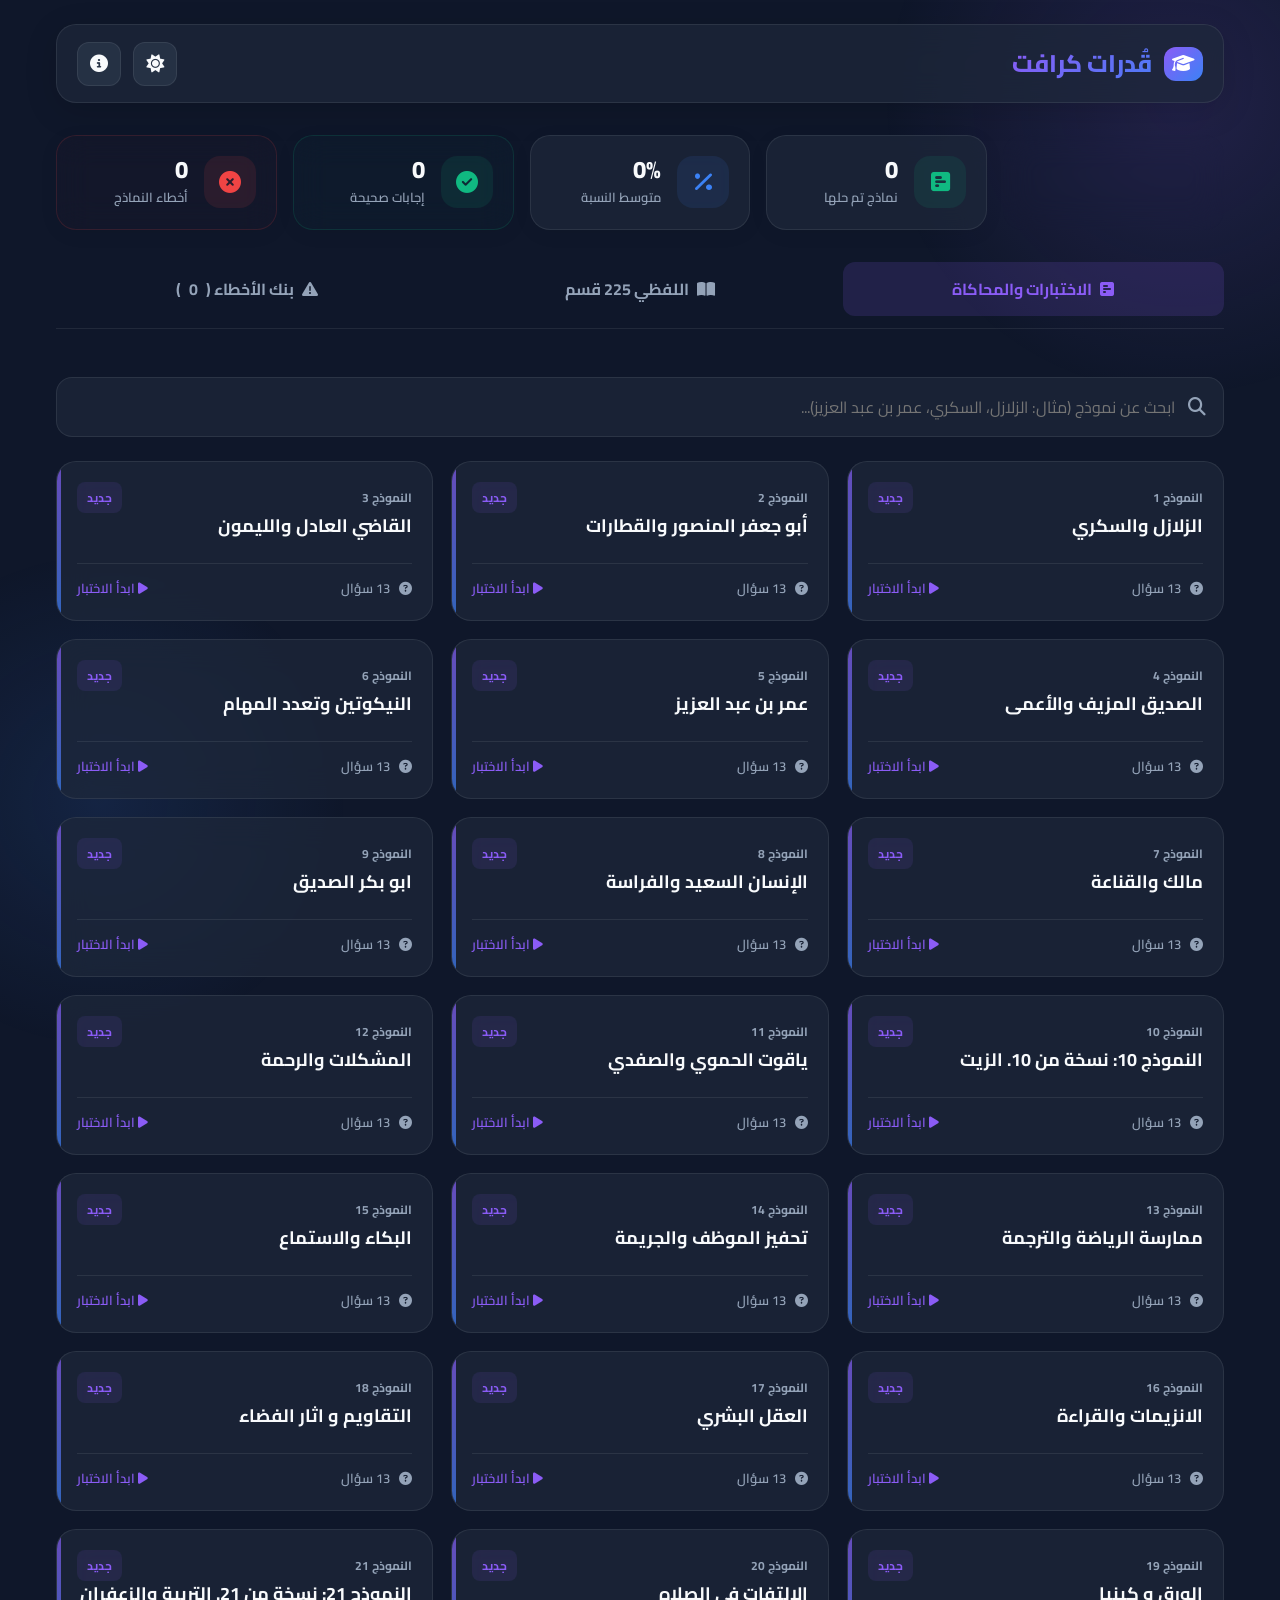
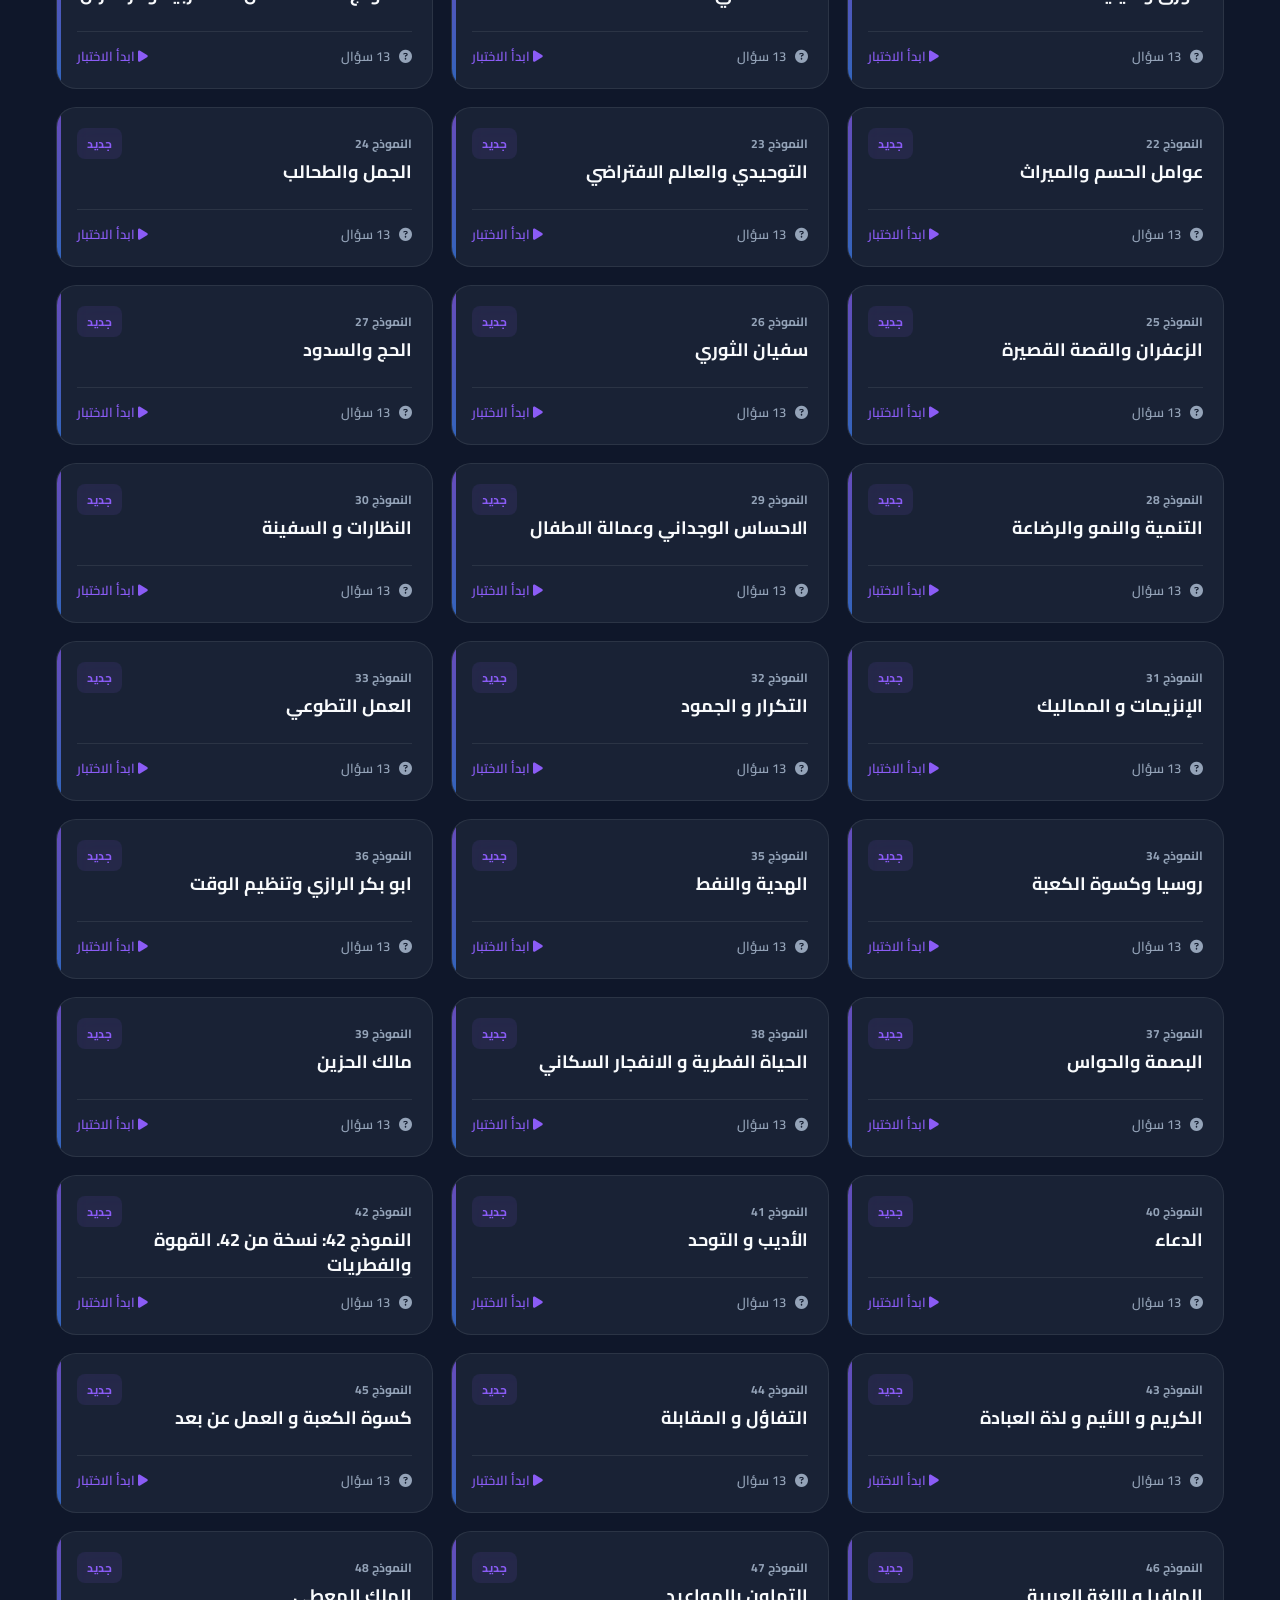
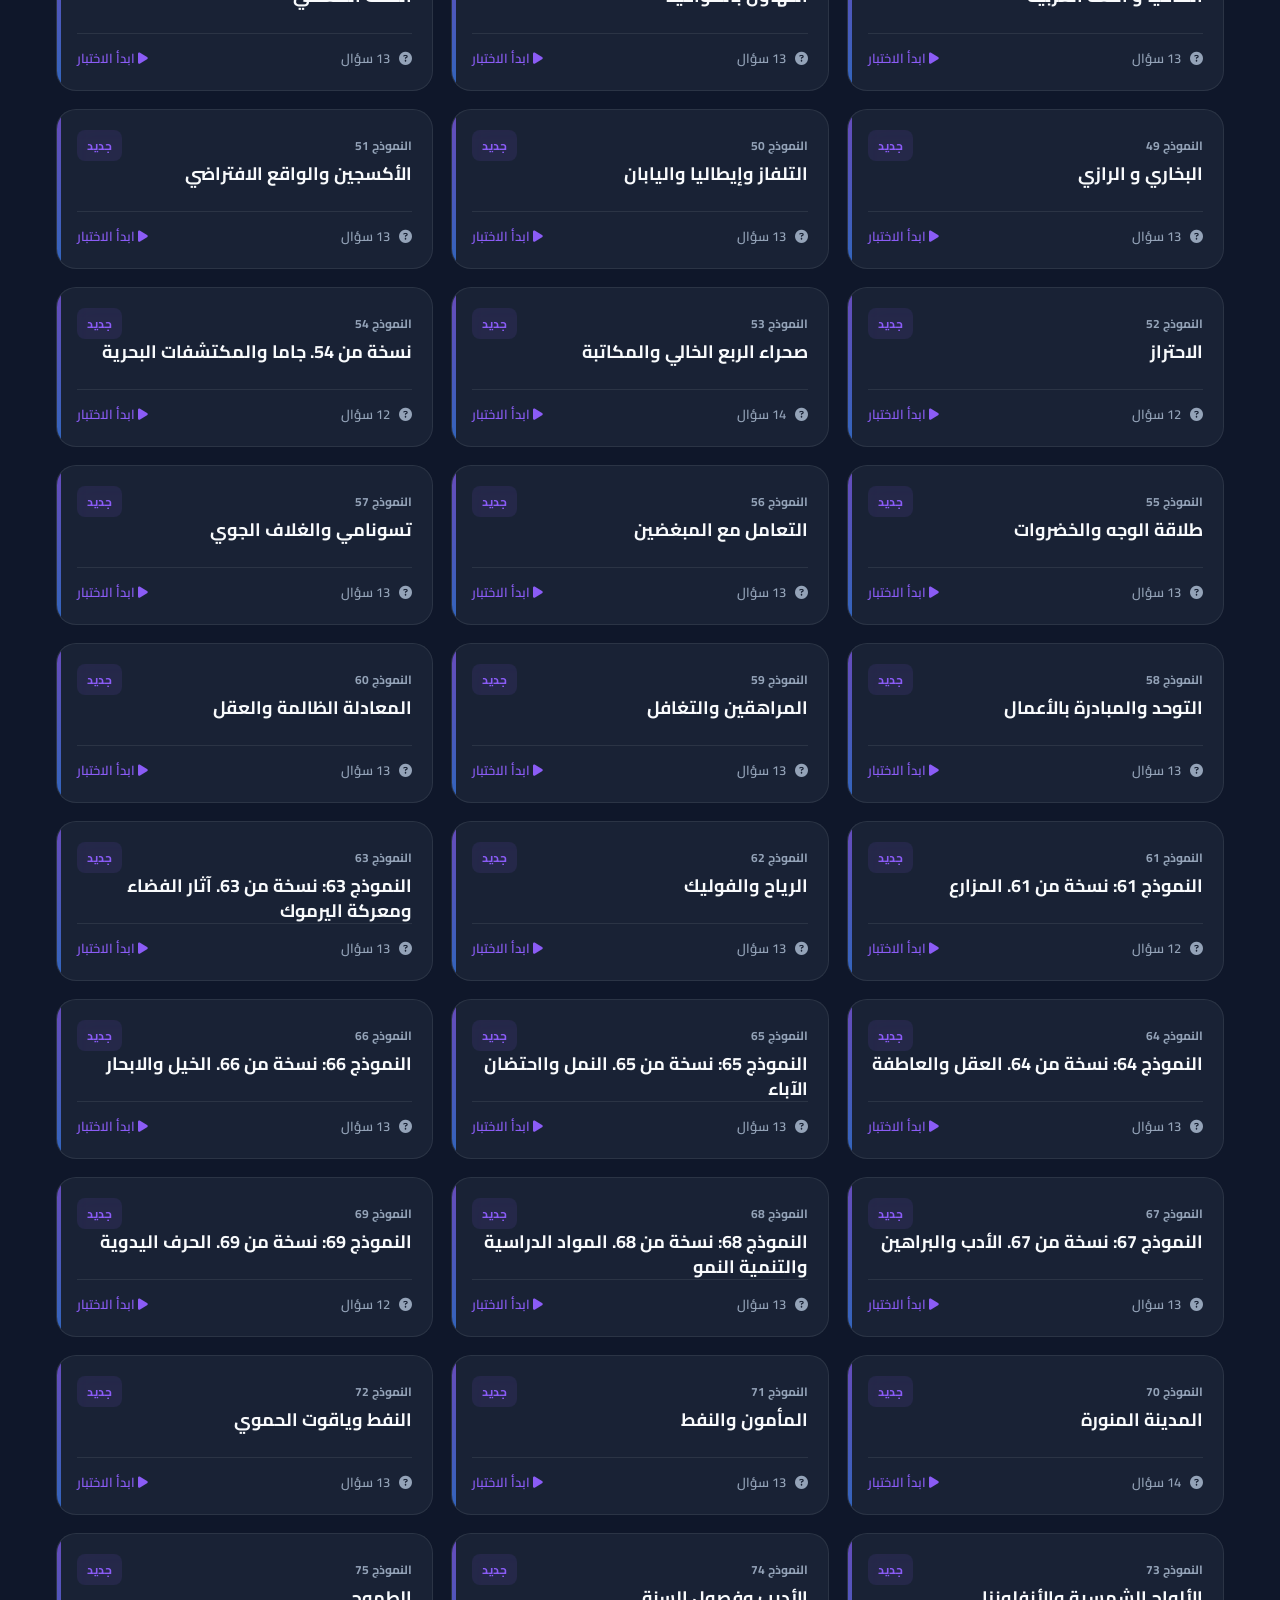
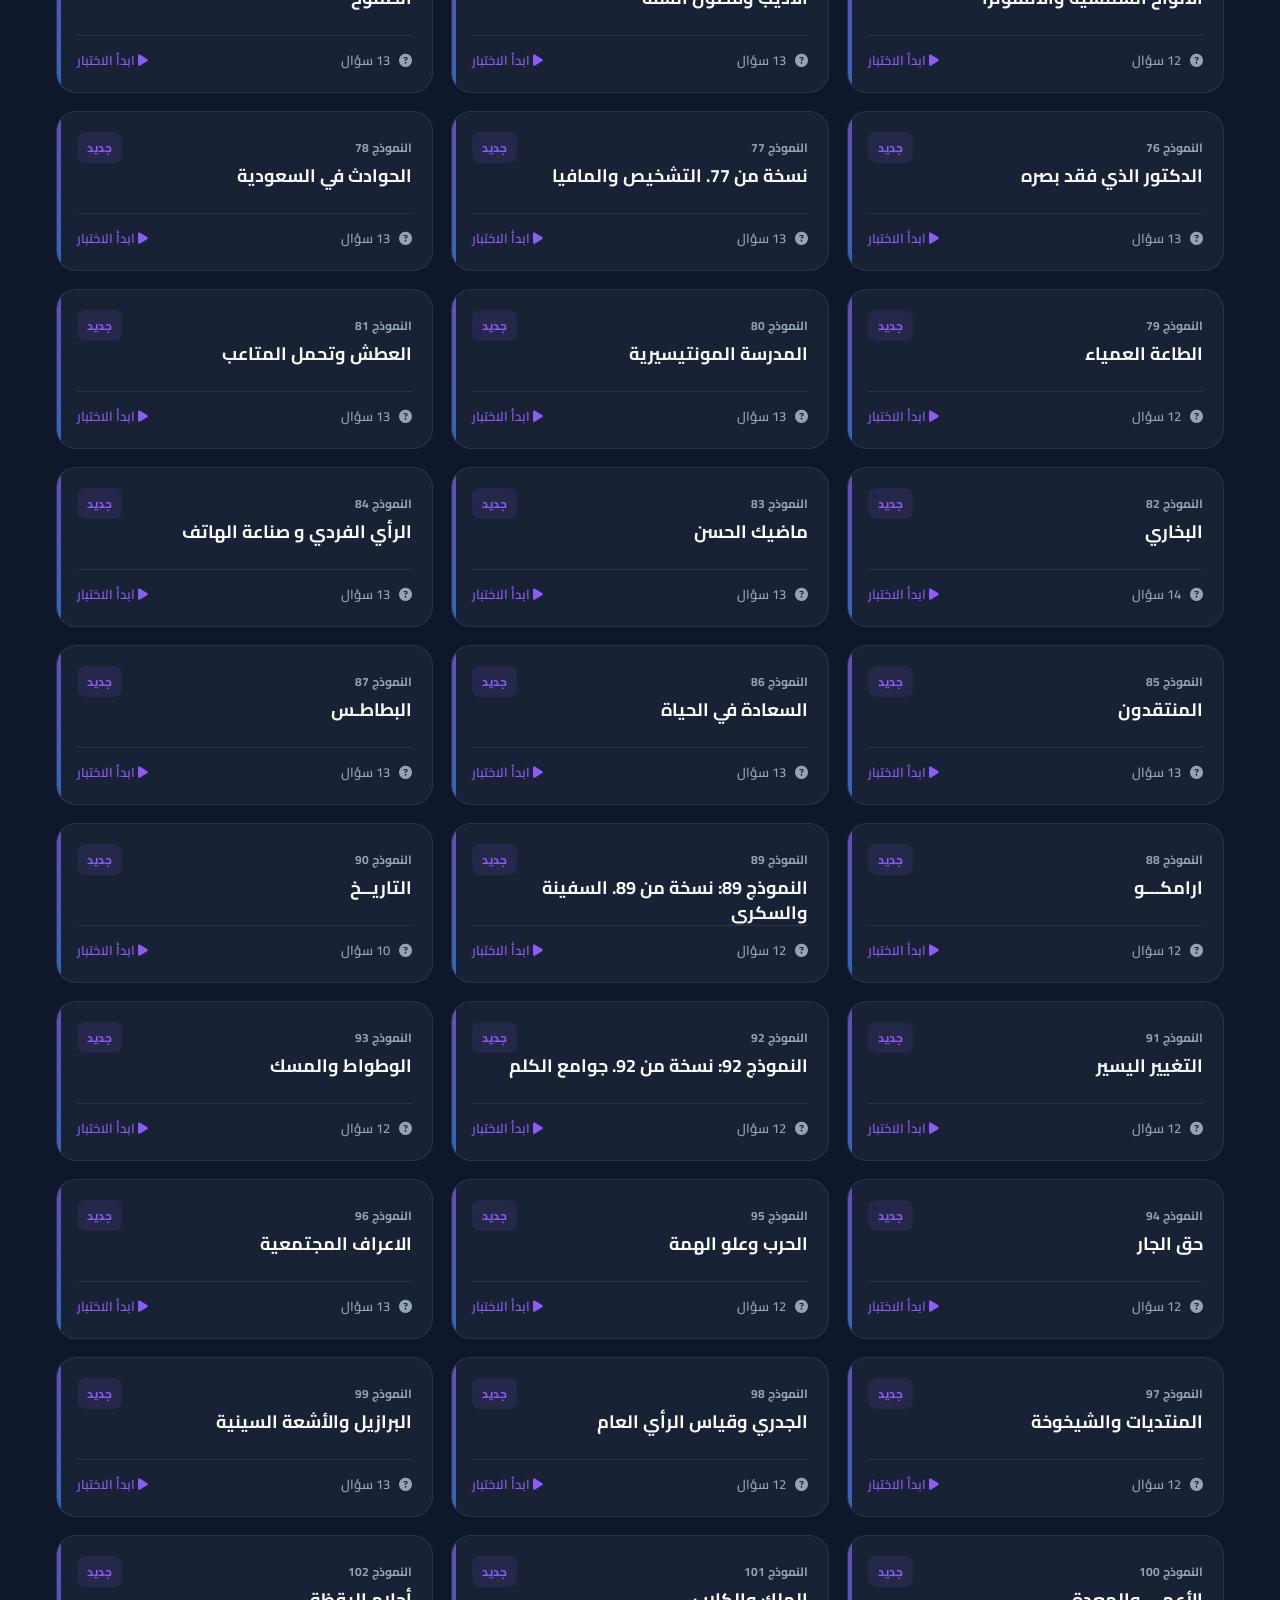
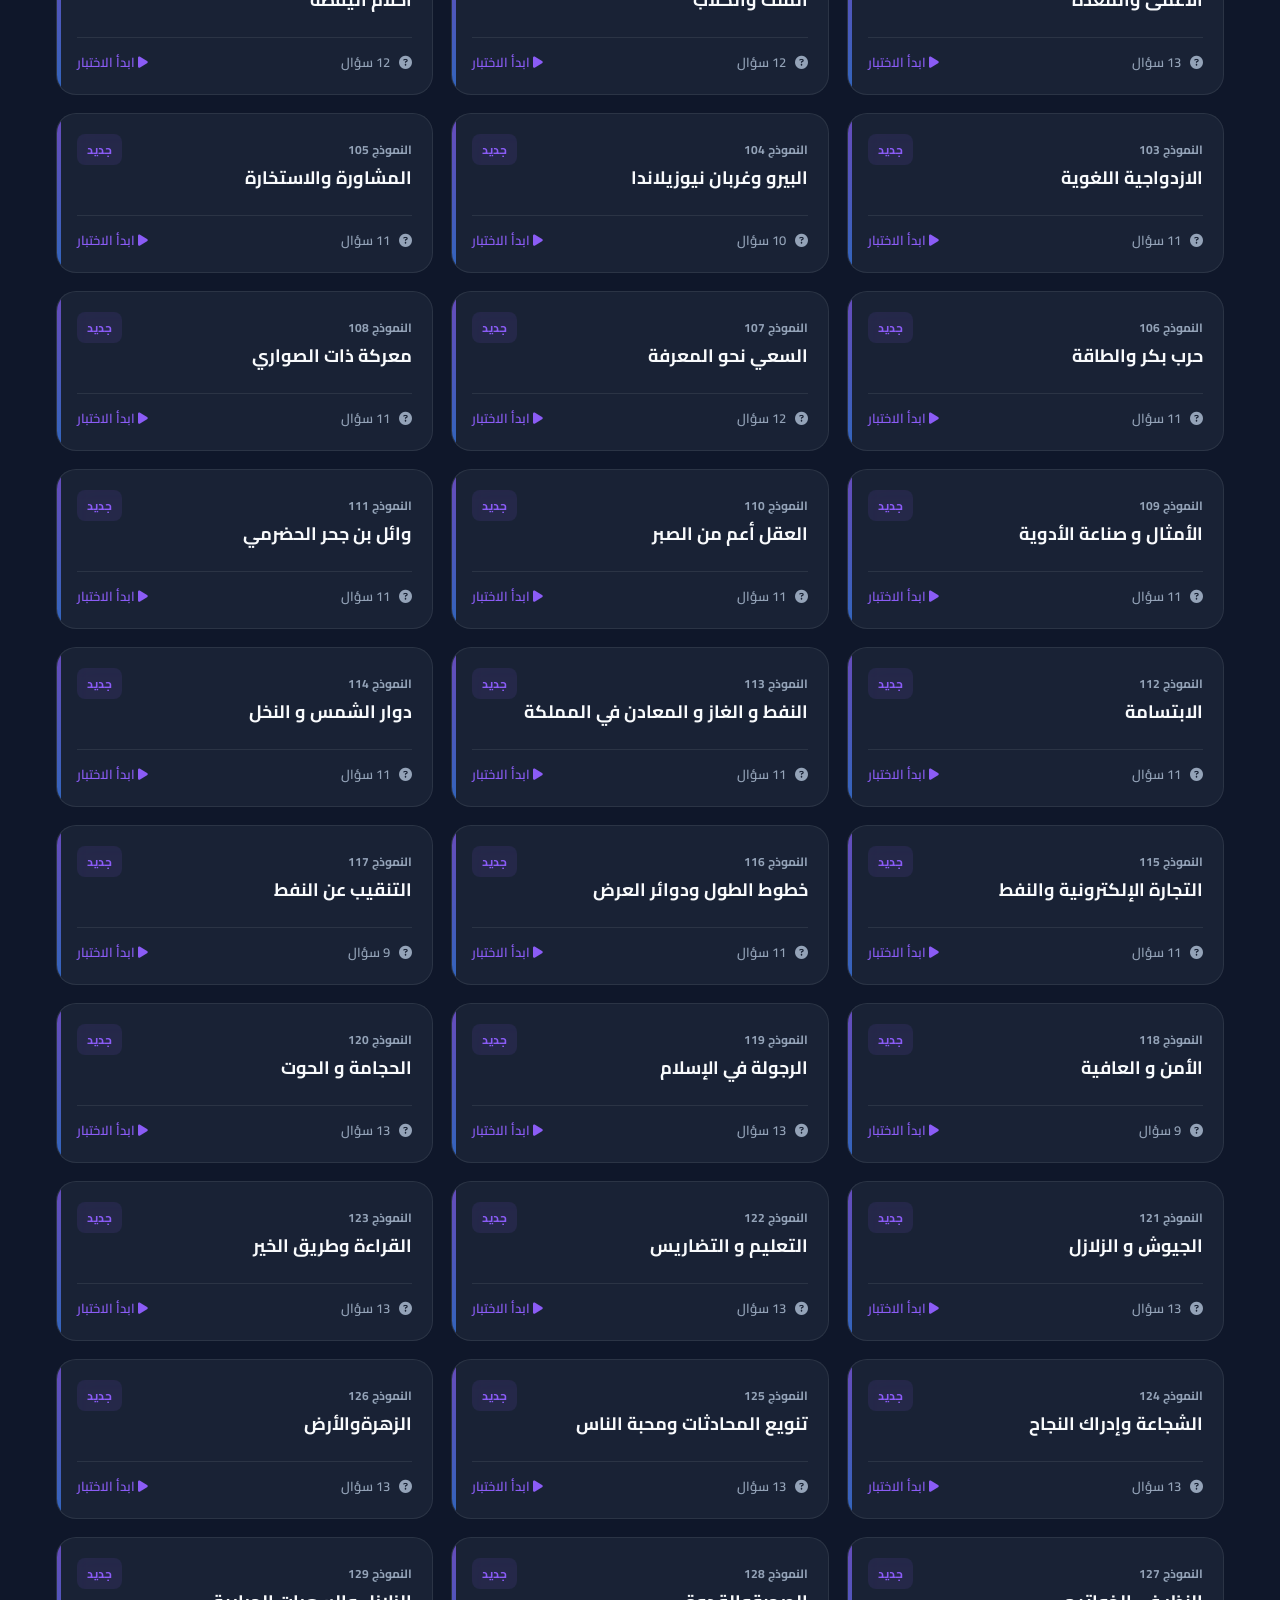
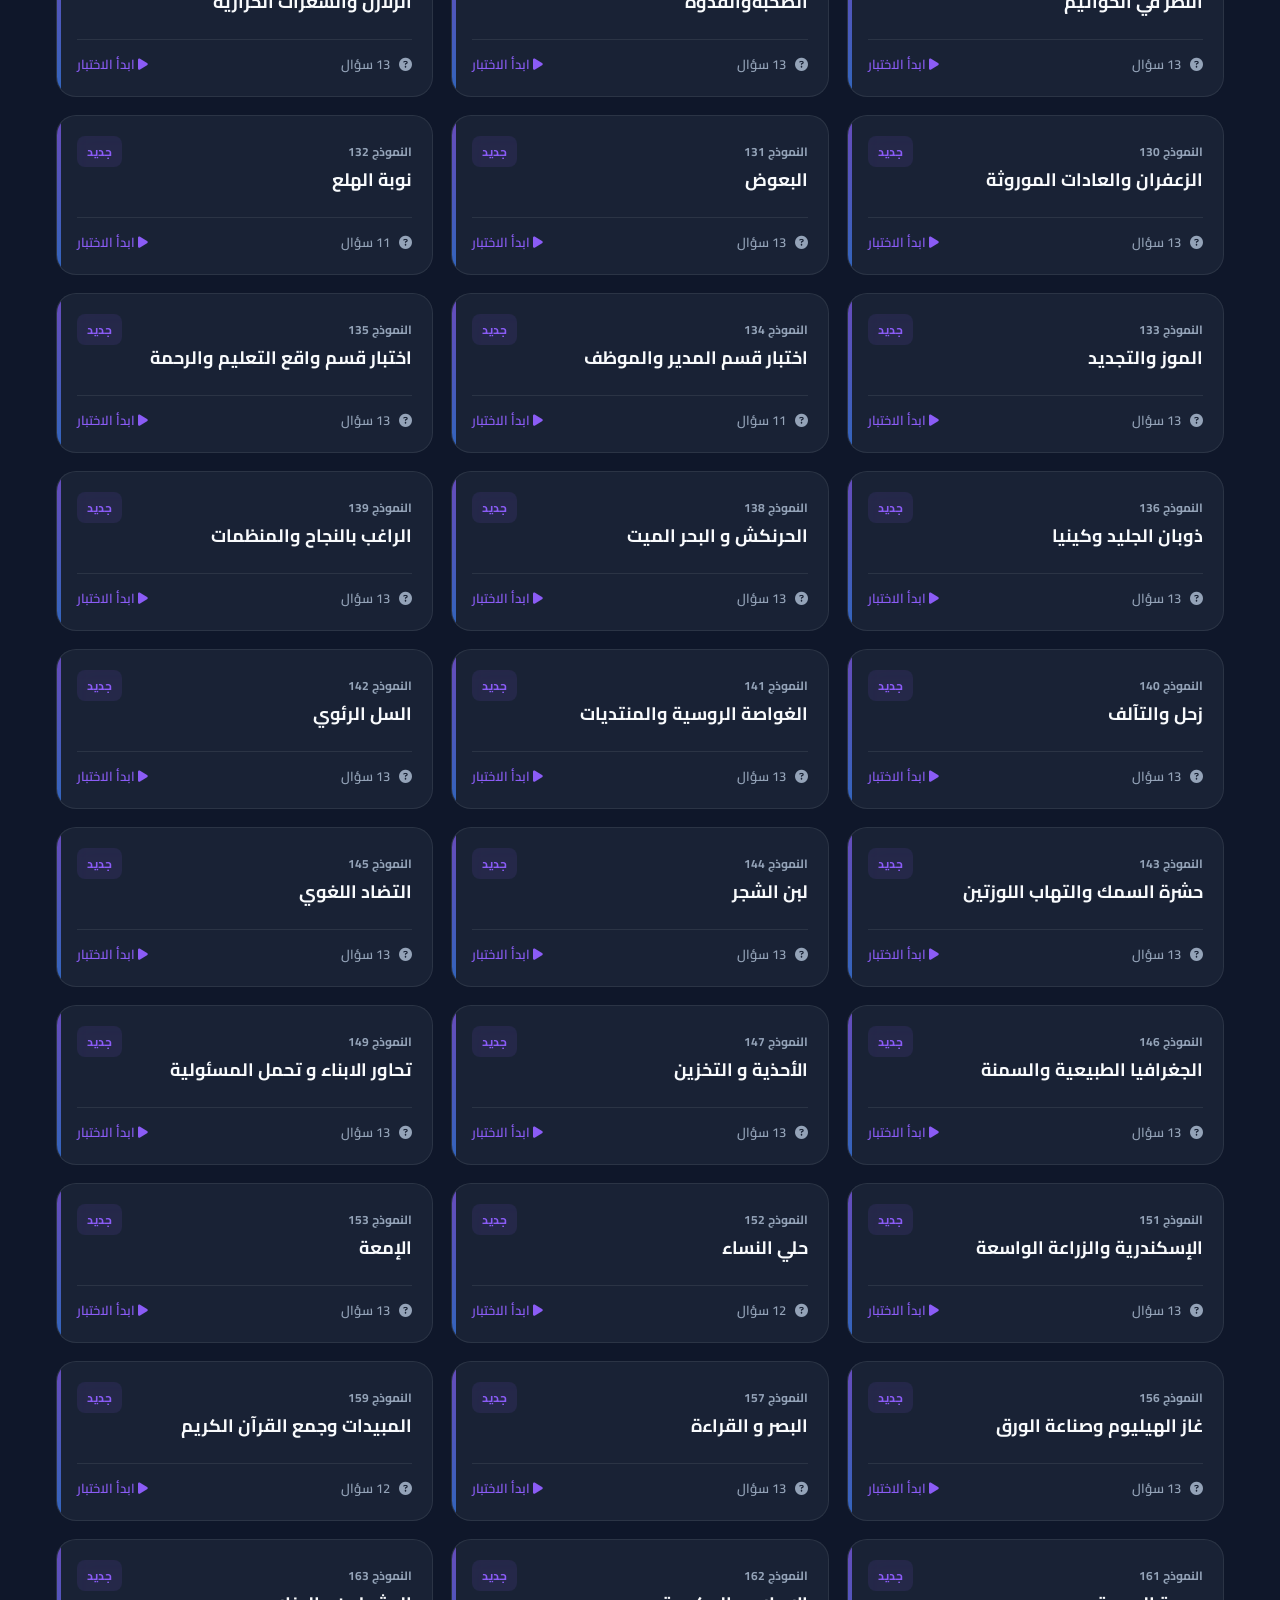
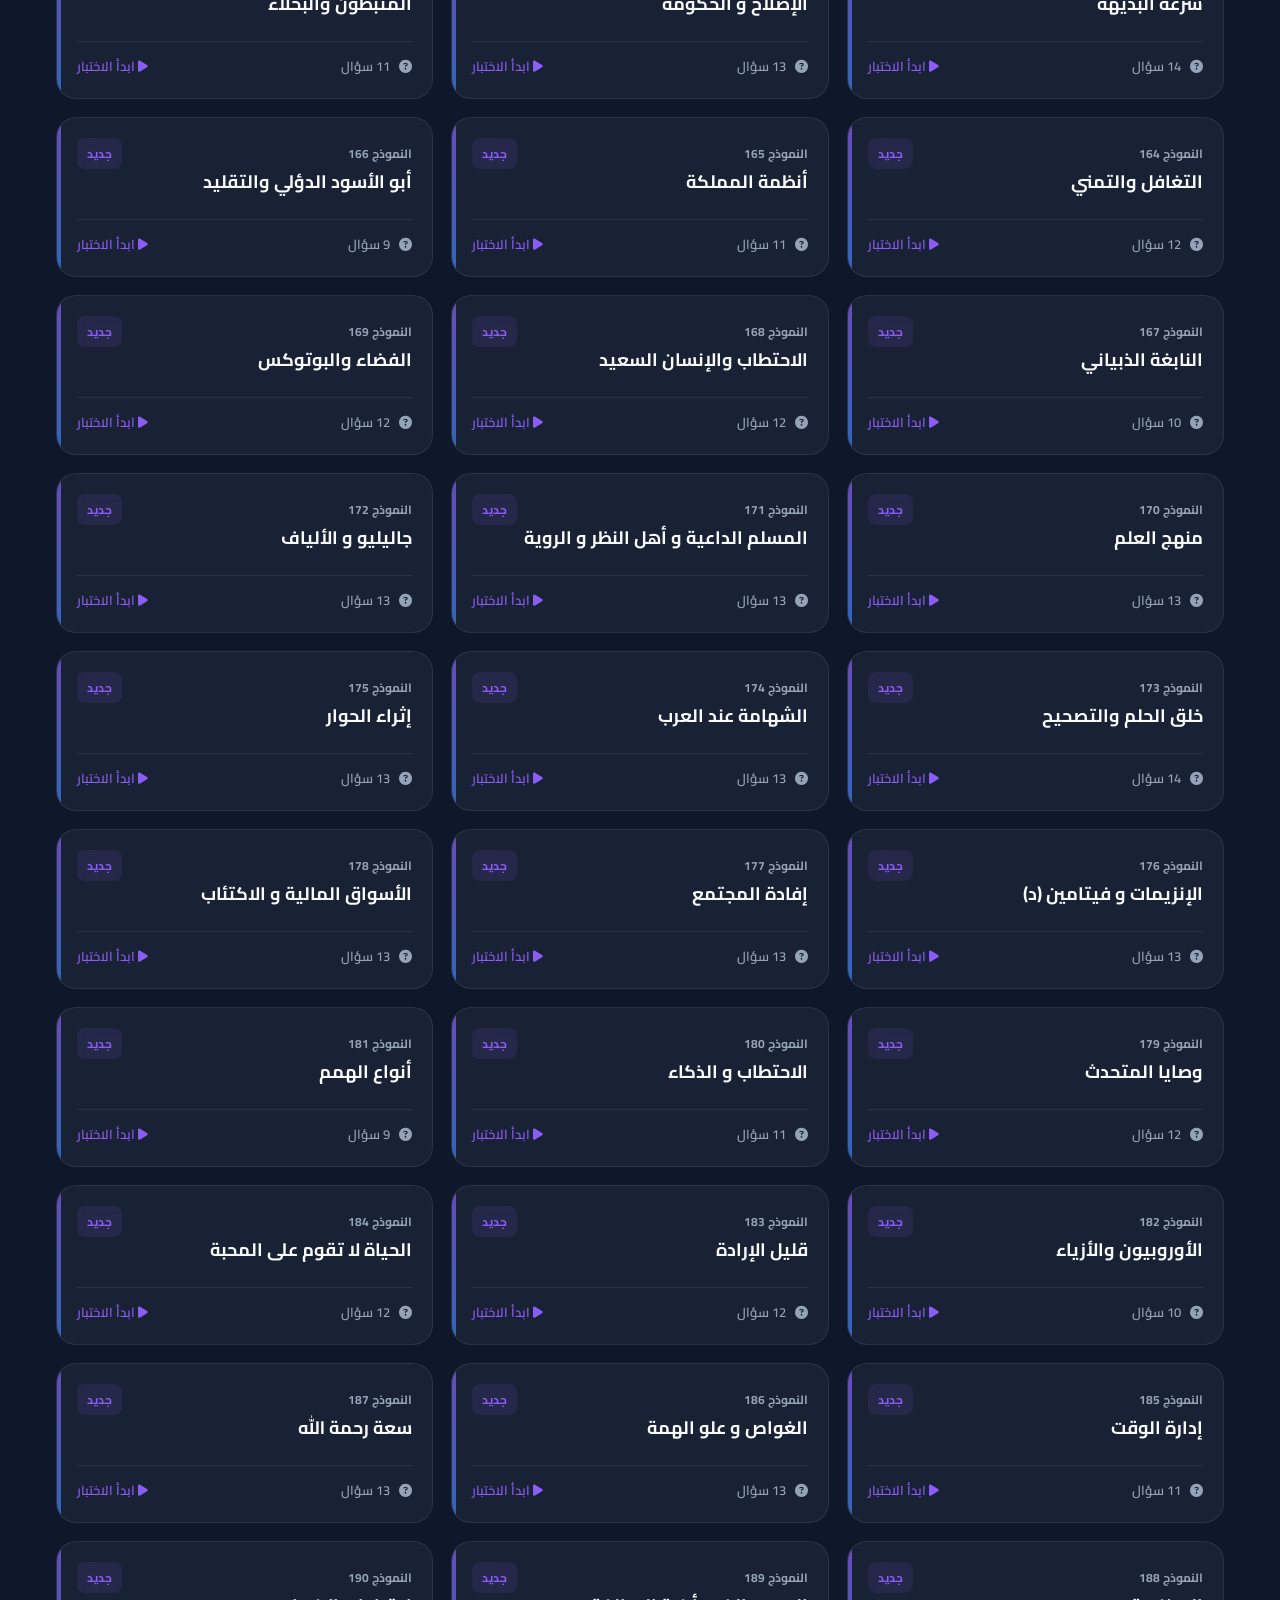
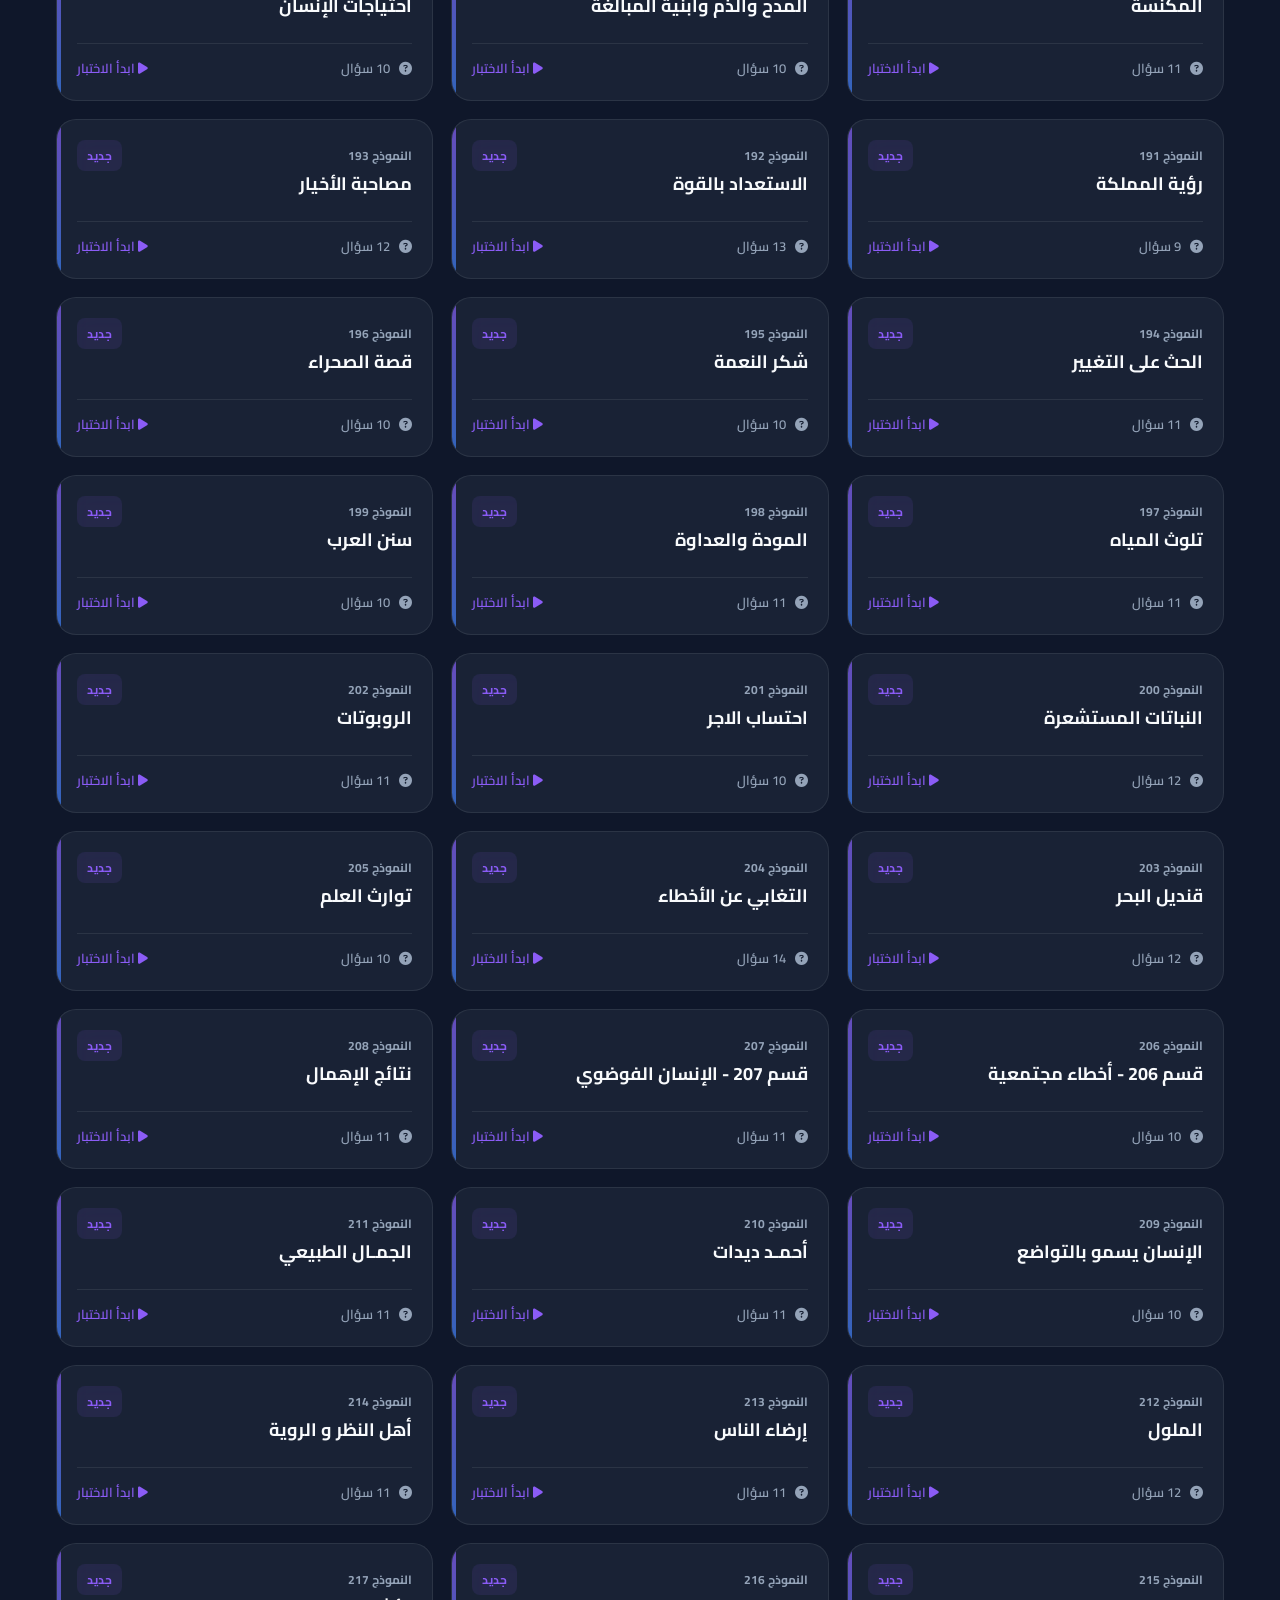
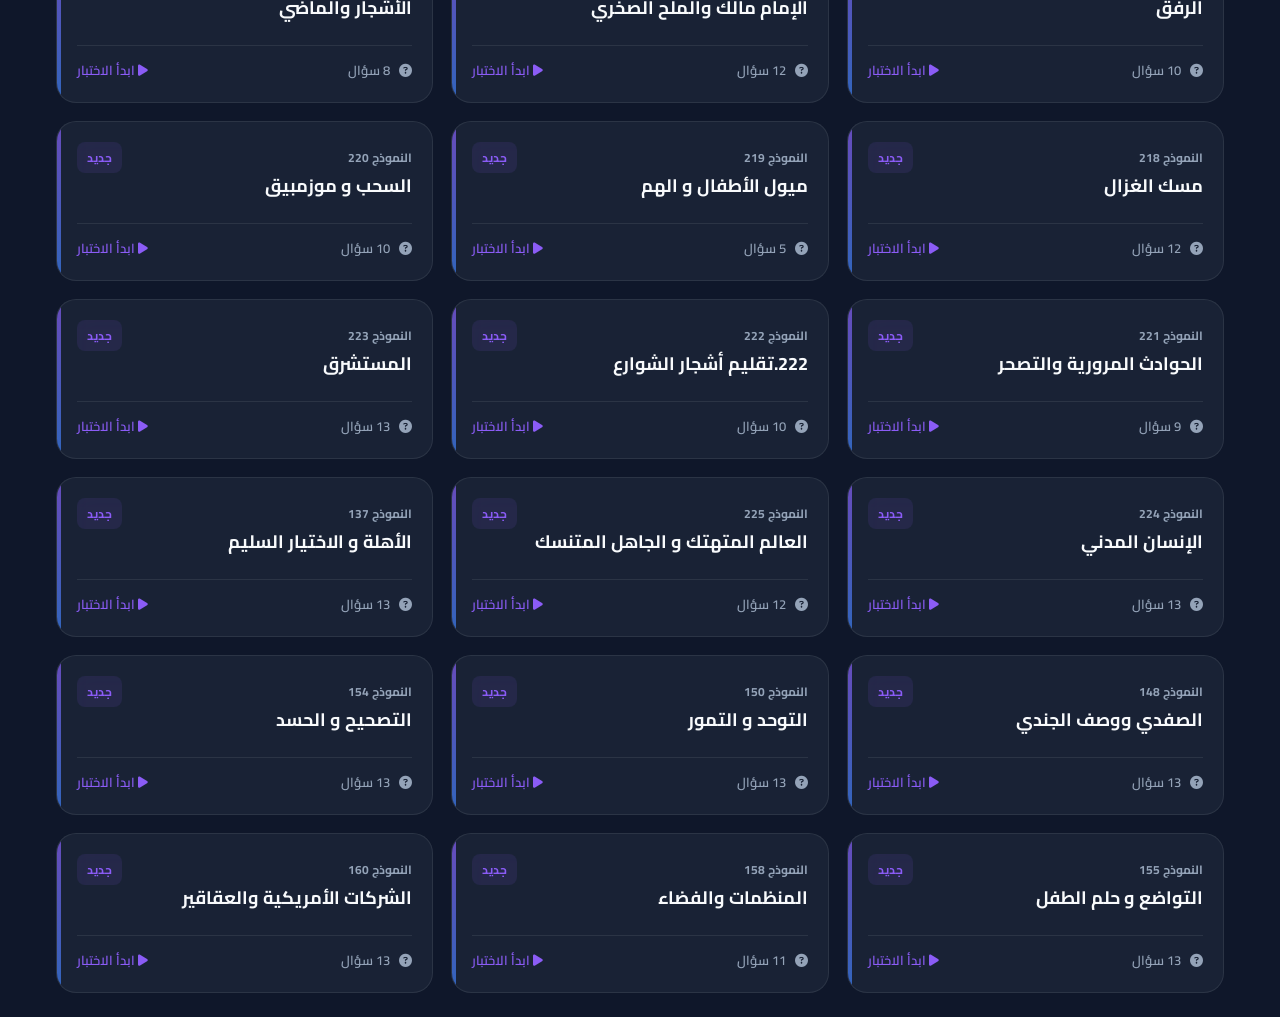
==== index.html @ 1fcd0ea6 "Initial commit of Qudraat Craft PWA" ====
<!DOCTYPE html>
<html lang="ar" dir="rtl">
<head>
    <meta charset="UTF-8">
    <meta name="viewport" content="width=device-width, initial-scale=1.0">
    <title>تطبيق منصة اختبارات القدرات التفاعلية PWA</title>
    
    <!-- SEO Meta Tags -->
    <meta name="description" content="تطبيق ويب تفاعلي تقدمي للمذاكرة وحل نماذج اختبارات القدرات المحوسبة للقسمين اللفظي والكمي مع الإجابات الصحيحة والتوقيت والمحاكاة الكاملة.">
    <meta name="theme-color" content="#8b5cf6">
    <link rel="manifest" href="manifest.json">
    
    <!-- PWA Icons -->
    <link rel="apple-touch-icon" href="icons/icon-192.png">
    
    <!-- FontAwesome & Fonts -->
    <link rel="stylesheet" href="https://cdnjs.cloudflare.com/ajax/libs/font-awesome/6.4.0/css/all.min.css">
    <link rel="stylesheet" href="style.css?v=2">
</head>
<body>
    <!-- Glow effects -->
    <div class="bg-glow"></div>
    <div class="bg-glow-2"></div>

    <div class="app-container">
        <!-- Top App Bar -->
        <header>
            <div class="logo">
                <i class="fa-solid fa-graduation-cap"></i>
                <span>قُدرات كرافت</span>
            </div>
            <div class="header-controls">
                <button class="btn-icon" id="theme-toggle" title="تغيير المظهر">
                    <i class="fa-solid fa-moon"></i>
                </button>
                <button class="btn-icon" id="info-btn" title="عن التطبيق">
                    <i class="fa-solid fa-circle-info"></i>
                </button>
            </div>
        </header>

        <!-- Install PWA Banner -->
        <div class="install-banner" id="pwa-install-banner">
            <div class="install-text">
                <i class="fa-solid fa-circle-down"></i>
                <div>
                    <h4>تثبيت التطبيق على جهازك</h4>
                    <p>قم بتثبيت التطبيق للوصول السريع وحل الاختبارات دون اتصال بالإنترنت.</p>
                </div>
            </div>
            <button class="btn-premium" id="pwa-install-btn" style="background: white; color: var(--accent-color); box-shadow: none;">
                تثبيت الآن
            </button>
        </div>

        <!-- SCREEN 1: Dashboard (Model Selector) -->
        <div class="screen active" id="dashboard-screen">
            <!-- Stats -->
            <div class="stats-banner">
                <div class="stat-card">
                    <div class="stat-icon"><i class="fa-solid fa-book-open"></i></div>
                    <div class="stat-info">
                        <h3 id="stat-total-models">0</h3>
                        <p>إجمالي النماذج</p>
                    </div>
                </div>
                <div class="stat-card">
                    <div class="stat-icon" style="color: var(--success-color); background: rgba(16, 185, 129, 0.1);"><i class="fa-solid fa-square-poll-horizontal"></i></div>
                    <div class="stat-info">
                        <h3 id="stat-completed-models">0</h3>
                        <p>نماذج تم حلها</p>
                    </div>
                </div>
                <div class="stat-card">
                    <div class="stat-icon" style="color: #3b82f6; background: rgba(59, 130, 246, 0.1);"><i class="fa-solid fa-percent"></i></div>
                    <div class="stat-info">
                        <h3 id="stat-avg-score">0%</h3>
                        <p>متوسط النسبة</p>
                    </div>
                </div>
                <div class="stat-card" style="border: 1px solid rgba(16, 185, 129, 0.15); background: rgba(16, 185, 129, 0.02);">
                    <div class="stat-icon" style="color: var(--success-color); background: rgba(16, 185, 129, 0.1);"><i class="fa-solid fa-circle-check"></i></div>
                    <div class="stat-info">
                        <h3 id="stat-total-correct">0</h3>
                        <p>إجابات صحيحة</p>
                    </div>
                </div>
                <div class="stat-card" style="border: 1px solid rgba(239, 68, 68, 0.15); background: rgba(239, 68, 68, 0.02);">
                    <div class="stat-icon" style="color: var(--error-color); background: rgba(239, 68, 68, 0.1);"><i class="fa-solid fa-circle-xmark"></i></div>
                    <div class="stat-info">
                        <h3 id="stat-total-incorrect">0</h3>
                        <p>أخطاء النماذج</p>
                    </div>
                </div>
            </div>

            <!-- Navigation Tabs -->
            <div style="display: flex; gap: 12px; margin-bottom: 24px; border-bottom: 1px solid var(--border-color); padding-bottom: 12px; width: 100%;">
                <button class="btn-tab active" id="tab-quizzes" style="flex: 1; padding: 12px; border-radius: 12px; border: none; background: rgba(139, 92, 246, 0.15); color: var(--accent-color); font-size: 16px; font-weight: 700; cursor: pointer; display: flex; align-items: center; justify-content: center; gap: 8px; transition: all 0.2s ease;">
                    <i class="fa-solid fa-square-poll-horizontal"></i> الاختبارات والمحاكاة
                </button>
                <button class="btn-tab" id="tab-book" style="flex: 1; padding: 12px; border-radius: 12px; border: none; background: transparent; color: var(--text-secondary); font-size: 16px; font-weight: 700; cursor: pointer; display: flex; align-items: center; justify-content: center; gap: 8px; transition: all 0.2s ease;">
                    <i class="fa-solid fa-book-open"></i> اللفظي 225 قسم
                </button>
                <button class="btn-tab" id="tab-mistakes" style="flex: 1; padding: 12px; border-radius: 12px; border: none; background: transparent; color: var(--text-secondary); font-size: 16px; font-weight: 700; cursor: pointer; display: flex; align-items: center; justify-content: center; gap: 8px; transition: all 0.2s ease;">
                    <i class="fa-solid fa-triangle-exclamation"></i> بنك الأخطاء (<span id="stat-mistakes-badge">0</span>)
                </button>
            </div>

            <!-- Tab 1: Quizzes Content -->
            <div id="quizzes-tab-content" style="display: flex; flex-direction: column; gap: 24px; width: 100%;">
                <!-- Search and Filter Bar -->
                <div class="search-filter-section">
                    <div class="search-wrapper">
                        <i class="fa-solid fa-magnifying-glass"></i>
                        <input type="text" class="search-input" id="search-bar" placeholder="ابحث عن نموذج (مثال: الزلازل، السكري، عمر بن عبد العزيز)...">
                    </div>
                </div>

                <!-- List of Models -->
                <div class="models-grid" id="models-list-container">
                    <div style="grid-column: 1/-1; text-align: center; padding: 40px; color: var(--text-secondary);">
                        <i class="fa-solid fa-circle-notch fa-spin" style="font-size: 32px; margin-bottom: 12px; color: var(--accent-color);"></i>
                        <p>جاري تحميل النماذج والأسئلة...</p>
                    </div>
                </div>
            </div>

            <!-- Tab 2: Book Content -->
            <div id="book-tab-content" style="display: none; flex-direction: column; gap: 24px; width: 100%;">
                <!-- Sticky Controls Panel for PDF Book -->
                <div style="position: sticky; top: 0; background: var(--bg-primary); z-index: 10; padding: 12px 0; display: flex; flex-direction: column; gap: 12px; border-bottom: 1px solid var(--border-color); width: 100%;">
                    <div style="display: flex; gap: 12px; align-items: center; width: 100%; flex-wrap: wrap;">
                        <!-- Search Box -->
                        <div class="search-wrapper" style="flex: 2; min-width: 250px;">
                            <i class="fa-solid fa-magnifying-glass"></i>
                            <input type="text" class="search-input" id="book-search-bar" placeholder="ابحث في الكتاب المحلول (مثال: الزلازل، السكري)...">
                        </div>
                        
                        <!-- Dropdown jump selector -->
                        <div style="flex: 1; min-width: 200px; display: flex; align-items: center; gap: 8px;">
                            <span style="font-size: 14px; font-weight: 700; color: var(--text-secondary); white-space: nowrap;">انتقال سريع:</span>
                            <select id="book-jump-selector" style="flex: 1; padding: 12px 16px; border-radius: 12px; border: 1px solid var(--border-color); background: var(--bg-secondary); color: var(--text-primary); font-size: 15px; font-weight: 700; outline: none; cursor: pointer; text-align: right;"></select>
                        </div>
                    </div>
                </div>

                <!-- PDF Compiled Book Container -->
                <div class="pdf-book-container" id="pdf-book-container">
                    <div style="text-align: center; padding: 40px; color: var(--text-secondary);">
                        <i class="fa-solid fa-circle-notch fa-spin" style="font-size: 32px; margin-bottom: 12px; color: var(--accent-color);"></i>
                        <p>جاري تجميع وتجهيز صفحات الكتاب...</p>
                    </div>
                </div>
            </div>

            <!-- Tab 3: Mistakes Content -->
            <div id="mistakes-tab-content" style="display: none; flex-direction: column; gap: 24px; width: 100%;">
                <div class="quiz-header" style="border-bottom: 1px solid var(--border-color); padding-bottom: 16px; margin-bottom: 20px;">
                    <div>
                        <h2 style="font-size: 20px; font-weight: 800; display: flex; align-items: center; gap: 8px; color: var(--error-color);">
                            <i class="fa-solid fa-triangle-exclamation"></i>
                            <span>بنك الأخطاء الخاص بي</span>
                        </h2>
                        <p style="color: var(--text-secondary); font-size: 13px; font-weight: 600;">مراجعة وحفظ الأسئلة التي أجبت عليها بشكل خاطئ لتصحيحها</p>
                    </div>
                </div>
                
                <div style="display: flex; flex-direction: column; gap: 20px;" id="mistakes-list-container">
                    <!-- Dynamically populated -->
                </div>
            </div>
        </div>

        <!-- SCREEN 2: Quiz Player -->
        <div class="screen" id="quiz-screen">
            <div class="quiz-header">
                <div class="quiz-info-section">
                    <button class="btn-icon" id="quiz-back-btn" title="رجوع للرئيسية">
                        <i class="fa-solid fa-arrow-right"></i>
                    </button>
                    <div>
                        <h2 id="quiz-title" style="font-size: 20px; font-weight: 800;">اسم النموذج</h2>
                        <p id="quiz-progress-text" style="color: var(--text-secondary); font-size: 13px; font-weight: 600;">السؤال 1 من 10</p>
                    </div>
                </div>
                <div class="quiz-timer" id="quiz-timer-container" style="display: none;">
                    <i class="fa-solid fa-hourglass-half"></i>
                    <span id="quiz-timer-val">30:00</span>
                </div>
            </div>

            <!-- Progress bar -->
            <div class="progress-bar-container">
                <div class="progress-bar-fill" id="quiz-progress-fill"></div>
            </div>

            <!-- Main Body Grid (will support split passage/question layout) -->
            <div class="quiz-body" id="quiz-body-layout">
                <!-- Reading Passage Panel (if contains text) -->
                <div class="passage-panel" id="quiz-passage-panel" style="display: none;">
                    <h4><i class="fa-solid fa-align-right" style="margin-left: 8px;"></i>نص الاستيعاب والقرائة</h4>
                    <div id="quiz-passage-content">
                        <!-- Dynamic passage -->
                    </div>
                </div>

                <!-- Question and Choices Panel -->
                <div class="question-panel">
                    <div class="question-card">
                        <div class="question-text" id="quiz-question-text">
                            <!-- Dynamic question text -->
                        </div>
                        <div class="options-list" id="quiz-options-container">
                            <!-- Dynamic options buttons -->
                        </div>
                    </div>

                    <!-- Navigation Footer -->
                    <div class="quiz-nav">
                        <button class="btn-secondary" id="nav-prev-btn">السابق</button>
                        <button class="btn-premium" id="nav-next-btn">التالي <i class="fa-solid fa-chevron-left" style="margin-right: 8px;"></i></button>
                    </div>
                </div>
            </div>
        </div>

        <!-- SCREEN 2b: Scroll Quiz (all questions at once) -->
        <div class="screen" id="scroll-quiz-screen">
            <!-- Sticky Header -->
            <div class="quiz-header" style="position: sticky; top: 0; z-index: 20; background: var(--bg-primary); border-bottom: 1px solid var(--border-color); padding-bottom: 14px;">
                <div class="quiz-info-section">
                    <button class="btn-icon" id="scroll-quiz-back-btn" title="رجوع">
                        <i class="fa-solid fa-arrow-right"></i>
                    </button>
                    <div>
                        <h2 id="scroll-quiz-title" style="font-size: 18px; font-weight: 800;">اسم النموذج</h2>
                        <p id="scroll-quiz-counter" style="color: var(--text-secondary); font-size: 13px; font-weight: 600;">إجمالي الأسئلة: 0</p>
                    </div>
                </div>
                <div style="display: flex; align-items: center; gap: 12px;">
                    <div id="scroll-answered-badge" style="background: rgba(139,92,246,0.15); color: var(--accent-color); padding: 6px 14px; border-radius: 20px; font-size: 13px; font-weight: 700;">أجبت: 0 / 0</div>
                    <button class="btn-premium" id="scroll-submit-btn" style="padding: 10px 20px; font-size: 14px;">
                        <i class="fa-solid fa-square-check" style="margin-left: 6px;"></i> تسليم
                    </button>
                </div>
            </div>

            <!-- All Questions Container -->
            <div id="scroll-questions-container" style="display: flex; flex-direction: column; gap: 28px; padding: 24px 0;"></div>
        </div>

        <!-- SCREEN 3: Results -->
        <div class="screen" id="results-screen">
            <div class="results-card">
                <div class="score-circle">
                    <span class="score-num" id="res-score-pct">90%</span>
                    <span class="score-label" id="res-score-fraction">18 من 20</span>
                </div>
                <h3 class="score-feedback" id="res-feedback-text">عمل رائع وممتاز!</h3>
                <p style="color: var(--text-secondary); max-width: 400px; line-height: 1.6;" id="res-sub-feedback">
                    لقد أنجزت هذا النموذج بنجاح. يمكنك مراجعة الأسئلة ومعرفة الأخطاء لتطوير مهاراتك.
                </p>

                <div class="results-stats">
                    <div class="res-stat">
                        <h4 style="color: var(--success-color);" id="res-stat-correct">18</h4>
                        <p>إجابات صحيحة</p>
                    </div>
                    <div class="res-stat">
                        <h4 style="color: var(--error-color);" id="res-stat-incorrect">2</h4>
                        <p>إجابات خاطئة</p>
                    </div>
                </div>

                <div class="results-actions">
                    <button class="btn-secondary" id="res-home-btn">العودة للرئيسية</button>
                    <button class="btn-premium" id="res-retry-btn"><i class="fa-solid fa-rotate-right"></i> إعادة المحاولة</button>
                </div>

                <!-- Review Section -->
                <div style="width: 100%; border-top: 1px solid var(--border-color); margin-top: 24px; padding-top: 24px; text-align: right;">
                    <h4 style="font-size: 18px; font-weight: 800; margin-bottom: 16px; display: flex; align-items: center; gap: 8px;">
                        <i class="fa-solid fa-clipboard-check" style="color: var(--accent-color);"></i>
                        <span>تفاصيل مراجعة الأسئلة</span>
                    </h4>
                    <div id="results-review-container" style="display: flex; flex-direction: column; gap: 20px;">
                        <!-- Dynamically populated -->
                    </div>
                </div>
            </div>
        </div>
    </div>

    <!-- MODAL: Mode Selector -->
    <div class="modal-overlay" id="mode-modal">
        <div class="modal-content">
            <div class="modal-title">اختر وضع التدريب للنموذج</div>
            <div class="mode-selectors">
                <!-- Study Mode -->
                <button class="mode-btn active" id="select-mode-study">
                    <i class="fa-solid fa-graduation-cap"></i>
                    <div class="mode-text">
                        <h5>وضع التدريب والتعلم</h5>
                        <p>يظهر الإجابة الصحيحة وتوضيحها مباشرة فور اختيارك.</p>
                    </div>
                </button>

                <!-- Scroll Mode (NEW) -->
                <button class="mode-btn" id="select-mode-scroll">
                    <i class="fa-solid fa-list-check"></i>
                    <div class="mode-text">
                        <h5>ورقة الاختبار الكاملة</h5>
                        <p>جميع الأسئلة تحت بعض في ورقة واحدة — اجب وسلّم بضغطة.</p>
                    </div>
                </button>
                
                <!-- Exam Mode -->
                <button class="mode-btn" id="select-mode-exam">
                    <i class="fa-solid fa-stopwatch"></i>
                    <div class="mode-text">
                        <h5>وضع الاختبار والمحاكاة</h5>
                        <p>مؤقت زمني حقيقي، ولا يتم إظهار النتائج إلا بعد إنهاء الاختبار بالكامل.</p>
                    </div>
                </button>
            </div>
            <div style="display: flex; gap: 12px; margin-top: 8px;">
                <button class="btn-secondary" style="flex: 1;" id="mode-cancel-btn">إلغاء</button>
                <button class="btn-premium" style="flex: 1;" id="mode-start-btn">ابدأ الآن</button>
            </div>
        </div>
    </div>
    
    <script src="app.js?v=2"></script>
</body>
</html>
---- style.css ----
@import url('https://fonts.googleapis.com/css2?family=Cairo:wght@300;400;500;600;700;800&display=swap');

:root {
    --bg-primary: #0f172a;
    --bg-secondary: rgba(30, 41, 59, 0.7);
    --bg-tertiary: rgba(51, 65, 85, 0.5);
    --border-color: rgba(255, 255, 255, 0.08);
    --text-primary: #f8fafc;
    --text-secondary: #94a3b8;
    
    /* Vibrant gradients */
    --accent-gradient: linear-gradient(135deg, #8b5cf6 0%, #3b82f6 100%);
    --accent-color: #8b5cf6;
    --accent-color-rgb: 139, 92, 246;
    
    --success-color: #10b981;
    --success-gradient: linear-gradient(135deg, #10b981 0%, #059669 100%);
    --error-color: #ef4444;
    --error-gradient: linear-gradient(135deg, #ef4444 0%, #dc2626 100%);
    
    --font-family: 'Cairo', sans-serif;
    --transition-speed: 0.3s;
    --glass-blur: blur(16px);
}

[data-theme="light"] {
    --bg-primary: #f8fafc;
    --bg-secondary: rgba(255, 255, 255, 0.75);
    --bg-tertiary: rgba(241, 245, 249, 0.9);
    --border-color: rgba(0, 0, 0, 0.06);
    --text-primary: #0f172a;
    --text-secondary: #475569;
    --border-color: rgba(0, 0, 0, 0.08);
    --accent-gradient: linear-gradient(135deg, #6d28d9 0%, #2563eb 100%);
    --accent-color: #6d28d9;
}

* {
    box-sizing: border-box;
    margin: 0;
    padding: 0;
    font-family: var(--font-family);
    -webkit-tap-highlight-color: transparent;
}

body {
    background-color: var(--bg-primary);
    color: var(--text-primary);
    min-height: 100vh;
    overflow-x: hidden;
    transition: background-color var(--transition-speed), color var(--transition-speed);
}

/* Background animated glow */
.bg-glow {
    position: fixed;
    width: 600px;
    height: 600px;
    border-radius: 50%;
    background: radial-gradient(circle, rgba(139, 92, 246, 0.15) 0%, rgba(0,0,0,0) 70%);
    top: -200px;
    right: -200px;
    z-index: -1;
    pointer-events: none;
    animation: glow-pulse 10s infinite alternate;
}

.bg-glow-2 {
    position: fixed;
    width: 500px;
    height: 500px;
    border-radius: 50%;
    background: radial-gradient(circle, rgba(59, 130, 246, 0.12) 0%, rgba(0,0,0,0) 70%);
    bottom: -150px;
    left: -150px;
    z-index: -1;
    pointer-events: none;
    animation: glow-pulse-2 12s infinite alternate;
}

@keyframes glow-pulse {
    0% { transform: scale(1) translate(0, 0); }
    100% { transform: scale(1.15) translate(-50px, 50px); }
}
@keyframes glow-pulse-2 {
    0% { transform: scale(1) translate(0, 0); }
    100% { transform: scale(1.1) translate(50px, -50px); }
}

/* Premium Layout */
.app-container {
    max-width: 1200px;
    margin: 0 auto;
    padding: 24px 16px;
    min-height: 100vh;
    display: flex;
    flex-direction: column;
}

/* Header styling */
header {
    display: flex;
    justify-content: space-between;
    align-items: center;
    margin-bottom: 32px;
    padding: 16px 20px;
    background: var(--bg-secondary);
    border: 1px solid var(--border-color);
    backdrop-filter: var(--glass-blur);
    border-radius: 20px;
    box-shadow: 0 8px 32px 0 rgba(0, 0, 0, 0.15);
}

.logo {
    display: flex;
    align-items: center;
    gap: 12px;
    font-size: 24px;
    font-weight: 800;
    background: var(--accent-gradient);
    -webkit-background-clip: text;
    -webkit-text-fill-color: transparent;
}

.logo i {
    background: var(--accent-gradient);
    -webkit-background-clip: unset;
    -webkit-text-fill-color: white;
    padding: 8px;
    border-radius: 12px;
    font-size: 18px;
}

.header-controls {
    display: flex;
    align-items: center;
    gap: 12px;
}

/* Glass Buttons */
.btn-icon {
    width: 44px;
    height: 44px;
    border-radius: 12px;
    border: 1px solid var(--border-color);
    background: var(--bg-tertiary);
    color: var(--text-primary);
    cursor: pointer;
    display: flex;
    align-items: center;
    justify-content: center;
    font-size: 18px;
    transition: all 0.2s ease;
}

.btn-icon:hover {
    transform: translateY(-2px);
    background: rgba(var(--accent-color-rgb), 0.15);
    border-color: var(--accent-color);
}

.btn-premium {
    padding: 12px 24px;
    border-radius: 14px;
    border: none;
    background: var(--accent-gradient);
    color: white;
    font-size: 16px;
    font-weight: 700;
    cursor: pointer;
    box-shadow: 0 4px 20px rgba(139, 92, 246, 0.3);
    transition: all 0.3s ease;
    display: flex;
    align-items: center;
    gap: 8px;
}

.btn-premium:hover {
    transform: translateY(-2px);
    box-shadow: 0 6px 24px rgba(139, 92, 246, 0.45);
}

.btn-secondary {
    padding: 12px 24px;
    border-radius: 14px;
    border: 1px solid var(--border-color);
    background: var(--bg-secondary);
    color: var(--text-primary);
    font-size: 16px;
    font-weight: 700;
    cursor: pointer;
    transition: all 0.3s ease;
}

.btn-secondary:hover {
    background: var(--bg-tertiary);
}

/* Dashboard screen */
.screen {
    display: none;
    flex-direction: column;
    gap: 24px;
}

.screen.active {
    display: flex;
}

/* Stats dashboard */
.stats-banner {
    display: grid;
    grid-template-columns: repeat(auto-fit, minmax(180px, 1fr));
    gap: 16px;
    margin-bottom: 8px;
}

.stat-card {
    background: var(--bg-secondary);
    border: 1px solid var(--border-color);
    backdrop-filter: var(--glass-blur);
    padding: 20px;
    border-radius: 20px;
    display: flex;
    align-items: center;
    gap: 16px;
    box-shadow: 0 4px 20px rgba(0,0,0,0.05);
}

.stat-icon {
    width: 52px;
    height: 52px;
    border-radius: 16px;
    background: rgba(var(--accent-color-rgb), 0.1);
    color: var(--accent-color);
    display: flex;
    align-items: center;
    justify-content: center;
    font-size: 22px;
}

.stat-info h3 {
    font-size: 24px;
    font-weight: 800;
    line-height: 1.2;
}

.stat-info p {
    color: var(--text-secondary);
    font-size: 13px;
    font-weight: 600;
}

/* Search and filters */
.search-filter-section {
    display: flex;
    flex-wrap: wrap;
    gap: 16px;
    align-items: center;
}

.search-wrapper {
    position: relative;
    flex: 1;
    min-width: 280px;
}

.search-wrapper i {
    position: absolute;
    right: 18px;
    top: 50%;
    transform: translateY(-50%);
    color: var(--text-secondary);
    font-size: 18px;
}

.search-input {
    width: 100%;
    padding: 14px 48px 14px 18px;
    border-radius: 16px;
    border: 1px solid var(--border-color);
    background: var(--bg-secondary);
    color: var(--text-primary);
    font-size: 16px;
    outline: none;
    transition: all 0.3s ease;
    text-align: right;
}

.search-input:focus {
    border-color: var(--accent-color);
    box-shadow: 0 0 0 3px rgba(var(--accent-color-rgb), 0.2);
}

/* Grid of Models */
.models-grid {
    display: grid;
    grid-template-columns: repeat(auto-fill, minmax(280px, 1fr));
    gap: 18px;
}

.model-card {
    background: var(--bg-secondary);
    border: 1px solid var(--border-color);
    backdrop-filter: var(--glass-blur);
    border-radius: 20px;
    padding: 20px;
    cursor: pointer;
    transition: all 0.3s ease;
    display: flex;
    flex-direction: column;
    gap: 16px;
    position: relative;
    overflow: hidden;
}

.model-card:hover {
    transform: translateY(-5px);
    border-color: rgba(var(--accent-color-rgb), 0.4);
    box-shadow: 0 12px 30px rgba(0,0,0,0.15);
}

.model-card::before {
    content: '';
    position: absolute;
    top: 0;
    left: 0;
    width: 4px;
    height: 100%;
    background: var(--accent-gradient);
    opacity: 0.7;
}

.model-badge {
    align-self: flex-start;
    padding: 4px 10px;
    border-radius: 8px;
    font-size: 12px;
    font-weight: 700;
    background: rgba(var(--accent-color-rgb), 0.1);
    color: var(--accent-color);
}

.model-title {
    font-size: 18px;
    font-weight: 700;
    line-height: 1.4;
    height: 50px;
    display: -webkit-box;
    -webkit-line-clamp: 2;
    -webkit-box-orient: vertical;
    overflow: hidden;
}

.model-meta {
    display: flex;
    justify-content: space-between;
    align-items: center;
    color: var(--text-secondary);
    font-size: 13px;
    font-weight: 600;
    border-top: 1px solid var(--border-color);
    padding-top: 12px;
}

/* Quiz Interface Layout */
.quiz-header {
    display: flex;
    justify-content: space-between;
    align-items: center;
    flex-wrap: wrap;
    gap: 16px;
    margin-bottom: 12px;
}

.quiz-info-section {
    display: flex;
    align-items: center;
    gap: 16px;
}

.quiz-timer {
    display: flex;
    align-items: center;
    gap: 8px;
    font-size: 18px;
    font-weight: 700;
    background: rgba(239, 68, 68, 0.1);
    color: #ef4444;
    padding: 8px 16px;
    border-radius: 12px;
    border: 1px solid rgba(239, 68, 68, 0.2);
}

.progress-bar-container {
    width: 100%;
    height: 8px;
    background: var(--bg-tertiary);
    border-radius: 4px;
    overflow: hidden;
    margin-bottom: 16px;
}

.progress-bar-fill {
    height: 100%;
    width: 0%;
    background: var(--accent-gradient);
    transition: width 0.3s ease;
}

/* Split screen layout for passages (استيعاب المقروء) */
.quiz-body {
    display: grid;
    grid-template-columns: 1fr;
    gap: 20px;
}

.quiz-body.has-passage {
    grid-template-columns: 1fr 1fr;
}

@media (max-width: 768px) {
    .quiz-body.has-passage {
        grid-template-columns: 1fr;
    }
}

.passage-panel {
    background: var(--bg-secondary);
    border: 1px solid var(--border-color);
    backdrop-filter: var(--glass-blur);
    padding: 24px;
    border-radius: 24px;
    max-height: 60vh;
    overflow-y: auto;
    line-height: 1.8;
    font-size: 16px;
    text-align: justify;
    box-shadow: 0 4px 20px rgba(0,0,0,0.05);
}

.passage-panel h4 {
    font-size: 18px;
    font-weight: 800;
    margin-bottom: 16px;
    padding-bottom: 12px;
    border-bottom: 1px solid var(--border-color);
    color: var(--accent-color);
}

.question-panel {
    display: flex;
    flex-direction: column;
    gap: 20px;
}

.question-card {
    background: var(--bg-secondary);
    border: 1px solid var(--border-color);
    backdrop-filter: var(--glass-blur);
    padding: 24px;
    border-radius: 24px;
    display: flex;
    flex-direction: column;
    gap: 20px;
    box-shadow: 0 4px 20px rgba(0,0,0,0.05);
}

.question-text {
    font-size: 18px;
    font-weight: 700;
    line-height: 1.5;
}

.options-list {
    display: grid;
    grid-template-columns: repeat(4, 1fr);
    gap: 16px;
}
@media (max-width: 768px) {
    .options-list {
        grid-template-columns: repeat(2, 1fr);
    }
}
@media (max-width: 480px) {
    .options-list {
        grid-template-columns: 1fr;
    }
}

.option-btn {
    width: 100%;
    padding: 16px 20px;
    border-radius: 16px;
    border: 1px solid var(--border-color);
    background: var(--bg-tertiary);
    color: var(--text-primary);
    cursor: pointer;
    text-align: right;
    font-size: 16px;
    font-weight: 600;
    transition: all 0.25s cubic-bezier(0.4, 0, 0.2, 1);
    display: flex;
    justify-content: space-between;
    align-items: center;
}

.option-btn:hover {
    background: rgba(var(--accent-color-rgb), 0.05);
    border-color: rgba(var(--accent-color-rgb), 0.4);
    transform: translateX(-4px);
}

.option-btn.selected {
    background: rgba(var(--accent-color-rgb), 0.12);
    border-color: var(--accent-color);
    box-shadow: 0 0 12px rgba(var(--accent-color-rgb), 0.25);
    font-weight: 700;
}

/* Answer verification styles (Study mode) */
.option-btn.correct {
    background: rgba(16, 185, 129, 0.15) !important;
    border-color: var(--success-color) !important;
    color: var(--success-color) !important;
}

.option-btn.incorrect {
    background: rgba(239, 68, 68, 0.15) !important;
    border-color: var(--error-color) !important;
    color: var(--error-color) !important;
}

.option-indicator {
    width: 24px;
    height: 24px;
    border-radius: 50%;
    border: 2px solid var(--border-color);
    display: flex;
    align-items: center;
    justify-content: center;
    font-size: 12px;
    transition: all 0.2s ease;
}

.option-btn.selected .option-indicator {
    border-color: var(--accent-color);
    background: var(--accent-color);
    color: white;
}

.option-btn.correct .option-indicator {
    border-color: var(--success-color) !important;
    background: var(--success-color) !important;
    color: white;
}

.option-btn.incorrect .option-indicator {
    border-color: var(--error-color) !important;
    background: var(--error-color) !important;
    color: white;
}

/* Quiz Navigation */
.quiz-nav {
    display: flex;
    justify-content: space-between;
    align-items: center;
    margin-top: 12px;
}

/* Results Screen */
.results-card {
    background: var(--bg-secondary);
    border: 1px solid var(--border-color);
    backdrop-filter: var(--glass-blur);
    border-radius: 28px;
    padding: 32px;
    text-align: center;
    display: flex;
    flex-direction: column;
    align-items: center;
    gap: 24px;
    box-shadow: 0 8px 32px rgba(0,0,0,0.15);
}

.score-circle {
    position: relative;
    width: 160px;
    height: 160px;
    border-radius: 50%;
    background: radial-gradient(circle, var(--bg-tertiary) 60%, transparent 100%);
    display: flex;
    flex-direction: column;
    align-items: center;
    justify-content: center;
    border: 8px solid rgba(var(--accent-color-rgb), 0.1);
    box-shadow: 0 0 30px rgba(var(--accent-color-rgb), 0.2);
}

.score-num {
    font-size: 40px;
    font-weight: 800;
    color: var(--text-primary);
}

.score-label {
    font-size: 13px;
    color: var(--text-secondary);
    font-weight: 700;
    margin-top: -4px;
}

.score-feedback {
    font-size: 22px;
    font-weight: 800;
    margin-top: 8px;
}

.results-stats {
    display: grid;
    grid-template-columns: 1fr 1fr;
    gap: 16px;
    width: 100%;
    max-width: 440px;
}

.res-stat {
    background: var(--bg-tertiary);
    border: 1px solid var(--border-color);
    border-radius: 16px;
    padding: 16px;
}

.res-stat h4 {
    font-size: 20px;
    font-weight: 800;
}

.res-stat p {
    color: var(--text-secondary);
    font-size: 12px;
    font-weight: 600;
}

.results-actions {
    display: flex;
    gap: 12px;
    width: 100%;
    max-width: 440px;
    justify-content: center;
}

.results-actions button {
    flex: 1;
}

/* Modal Styling */
.modal-overlay {
    position: fixed;
    top: 0;
    left: 0;
    width: 100%;
    height: 100%;
    background: rgba(0, 0, 0, 0.6);
    backdrop-filter: blur(4px);
    z-index: 1000;
    display: none;
    align-items: center;
    justify-content: center;
    padding: 16px;
}

.modal-overlay.active {
    display: flex;
}

.modal-content {
    background: var(--bg-primary);
    border: 1px solid var(--border-color);
    border-radius: 24px;
    padding: 24px;
    width: 100%;
    max-width: 400px;
    display: flex;
    flex-direction: column;
    gap: 20px;
    box-shadow: 0 12px 40px rgba(0,0,0,0.5);
}

.modal-title {
    font-size: 20px;
    font-weight: 800;
}

.mode-selectors {
    display: flex;
    flex-direction: column;
    gap: 12px;
}

.mode-btn {
    padding: 16px;
    border-radius: 16px;
    border: 1px solid var(--border-color);
    background: var(--bg-secondary);
    color: var(--text-primary);
    cursor: pointer;
    display: flex;
    align-items: center;
    gap: 16px;
    text-align: right;
    transition: all 0.2s ease;
}

.mode-btn:hover {
    border-color: var(--accent-color);
    background: rgba(var(--accent-color-rgb), 0.05);
}

.mode-btn.active {
    border-color: var(--accent-color);
    background: rgba(var(--accent-color-rgb), 0.1);
}

.mode-btn i {
    font-size: 24px;
    color: var(--accent-color);
    background: rgba(var(--accent-color-rgb), 0.1);
    padding: 10px;
    border-radius: 12px;
}

.mode-text h5 {
    font-size: 16px;
    font-weight: 700;
}

.mode-text p {
    font-size: 12px;
    color: var(--text-secondary);
    margin-top: 2px;
}

/* Install Banner */
.install-banner {
    display: none;
    background: var(--accent-gradient);
    color: white;
    padding: 16px 20px;
    border-radius: 16px;
    margin-bottom: 24px;
    justify-content: space-between;
    align-items: center;
    box-shadow: 0 4px 20px rgba(139, 92, 246, 0.25);
}

.install-banner.active {
    display: flex;
}

.install-text {
    display: flex;
    align-items: center;
    gap: 12px;
}

.install-text i {
    font-size: 24px;
}

.install-text h4 {
    font-weight: 700;
}

.install-text p {
    font-size: 13px;
    opacity: 0.9;
}

/* Book Mode Styles */
.book-passage {
    background: var(--bg-secondary);
    border: 1px solid var(--border-color);
    padding: 24px;
    border-radius: 20px;
    line-height: 1.8;
    font-size: 16px;
    margin-bottom: 8px;
    text-align: justify;
    box-shadow: 0 4px 20px rgba(0,0,0,0.05);
}

.book-passage h4 {
    color: var(--accent-color);
    margin-bottom: 12px;
    font-size: 18px;
    font-weight: 800;
}

.book-question-card {
    background: var(--bg-secondary);
    border: 1px solid var(--border-color);
    padding: 20px;
    border-radius: 20px;
    display: flex;
    flex-direction: column;
    gap: 16px;
    box-shadow: 0 4px 20px rgba(0,0,0,0.05);
}

.book-question-title {
    font-size: 17px;
    font-weight: 700;
    line-height: 1.5;
}

.book-options-grid {
    display: grid;
    grid-template-columns: 1fr 1fr;
    gap: 12px;
}

@media (max-width: 600px) {
    .book-options-grid {
        grid-template-columns: 1fr;
    }
}

.book-option-item {
    padding: 12px 16px;
    border-radius: 12px;
    background: var(--bg-tertiary);
    border: 1px solid var(--border-color);
    font-size: 15px;
    font-weight: 600;
    display: flex;
    justify-content: space-between;
    align-items: center;
}

.book-option-item.correct {
    background: rgba(16, 185, 129, 0.1) !important;
    border-color: var(--success-color) !important;
    color: var(--success-color) !important;
    font-weight: 700;
}

.book-option-item.correct i {
    color: var(--success-color);
}

.book-option-item.incorrect {
    background: rgba(239, 68, 68, 0.1) !important;
    border-color: var(--error-color) !important;
    color: var(--error-color) !important;
    font-weight: 700;
}

.book-option-item.incorrect i {
    color: var(--error-color);
}

/* PDF Book Layout Styles */
.pdf-book-container {
    display: flex;
    flex-direction: column;
    gap: 32px;
    width: 100%;
    max-width: 800px;
    margin: 0 auto;
    padding-bottom: 80px;
}

.pdf-page {
    background: var(--bg-secondary) !important;
    color: var(--text-primary) !important;
    border: 1px solid var(--border-color);
    box-shadow: 0 10px 25px -5px rgba(0, 0, 0, 0.15);
    border-radius: 16px;
    padding: 32px;
    position: relative;
    display: flex;
    flex-direction: column;
    gap: 20px;
    text-align: right;
}

.pdf-page-header {
    border-bottom: 2px solid var(--accent-color);
    padding-bottom: 12px;
    margin-bottom: 8px;
    display: flex;
    justify-content: space-between;
    align-items: center;
    font-size: 14px;
    font-weight: 700;
    color: var(--text-secondary);
}

.pdf-page-title {
    font-size: 20px;
    font-weight: 800;
    color: var(--text-primary);
    line-height: 1.3;
}

.pdf-passage {
    background: var(--bg-tertiary);
    border-right: 4px solid var(--accent-color);
    padding: 16px;
    border-radius: 8px;
    font-size: 15px;
    line-height: 1.8;
    color: var(--text-secondary);
    margin-bottom: 16px;
}

/* Inline passage block that appears between questions */
.pdf-passage-inline {
    background: rgba(139, 92, 246, 0.06);
    border: 1px solid rgba(139, 92, 246, 0.25);
    border-right: 4px solid var(--accent-color);
    border-radius: 10px;
    padding: 16px 20px;
    margin: 12px 0;
}

.pdf-passage-label {
    font-size: 12px;
    font-weight: 800;
    color: var(--accent-color);
    text-transform: uppercase;
    letter-spacing: 0.5px;
    margin-bottom: 10px;
}

.pdf-passage-text {
    font-size: 15px;
    line-height: 1.9;
    color: var(--text-primary);
    white-space: pre-wrap;
}

.pdf-question {
    display: flex;
    flex-direction: column;
    gap: 12px;
    padding: 16px 0;
    border-bottom: 1px dashed var(--border-color);
}

.pdf-question:last-of-type {
    border-bottom: none;
}

.pdf-question-title {
    font-size: 16px;
    font-weight: 700;
    color: var(--text-primary);
    line-height: 1.5;
}

.pdf-options-list {
    display: flex;
    flex-wrap: nowrap;
    gap: 12px;
    width: 100%;
    justify-content: space-between;
}

@media (max-width: 768px) {
    .pdf-options-list {
        flex-wrap: wrap;
    }
}

.pdf-option {
    flex: 1;
    min-width: 0;
    padding: 10px 12px;
    border-radius: 8px;
    font-size: 14px;
    font-weight: 600;
    color: var(--text-primary);
    border: 1px solid var(--border-color);
    background: var(--bg-tertiary);
    display: flex;
    justify-content: space-between;
    align-items: center;
    transition: all 0.2s ease;
}

@media (max-width: 768px) {
    .pdf-option {
        flex: 1 1 calc(50% - 12px);
    }
}

@media (max-width: 480px) {
    .pdf-option {
        flex: 1 1 100%;
    }
}

.pdf-option.highlighted {
    background: #ffeb3b !important;
    color: #000000 !important;
    border: 1px solid #eab308 !important;
    font-weight: bold;
}

.pdf-option.highlighted i {
    color: #eab308;
}

.pdf-page-footer {
    border-top: 1px solid var(--border-color);
    padding-top: 12px;
    margin-top: 12px;
    display: flex;
    justify-content: space-between;
    align-items: center;
    font-size: 12px;
    color: var(--text-secondary);
    font-weight: 700;
}
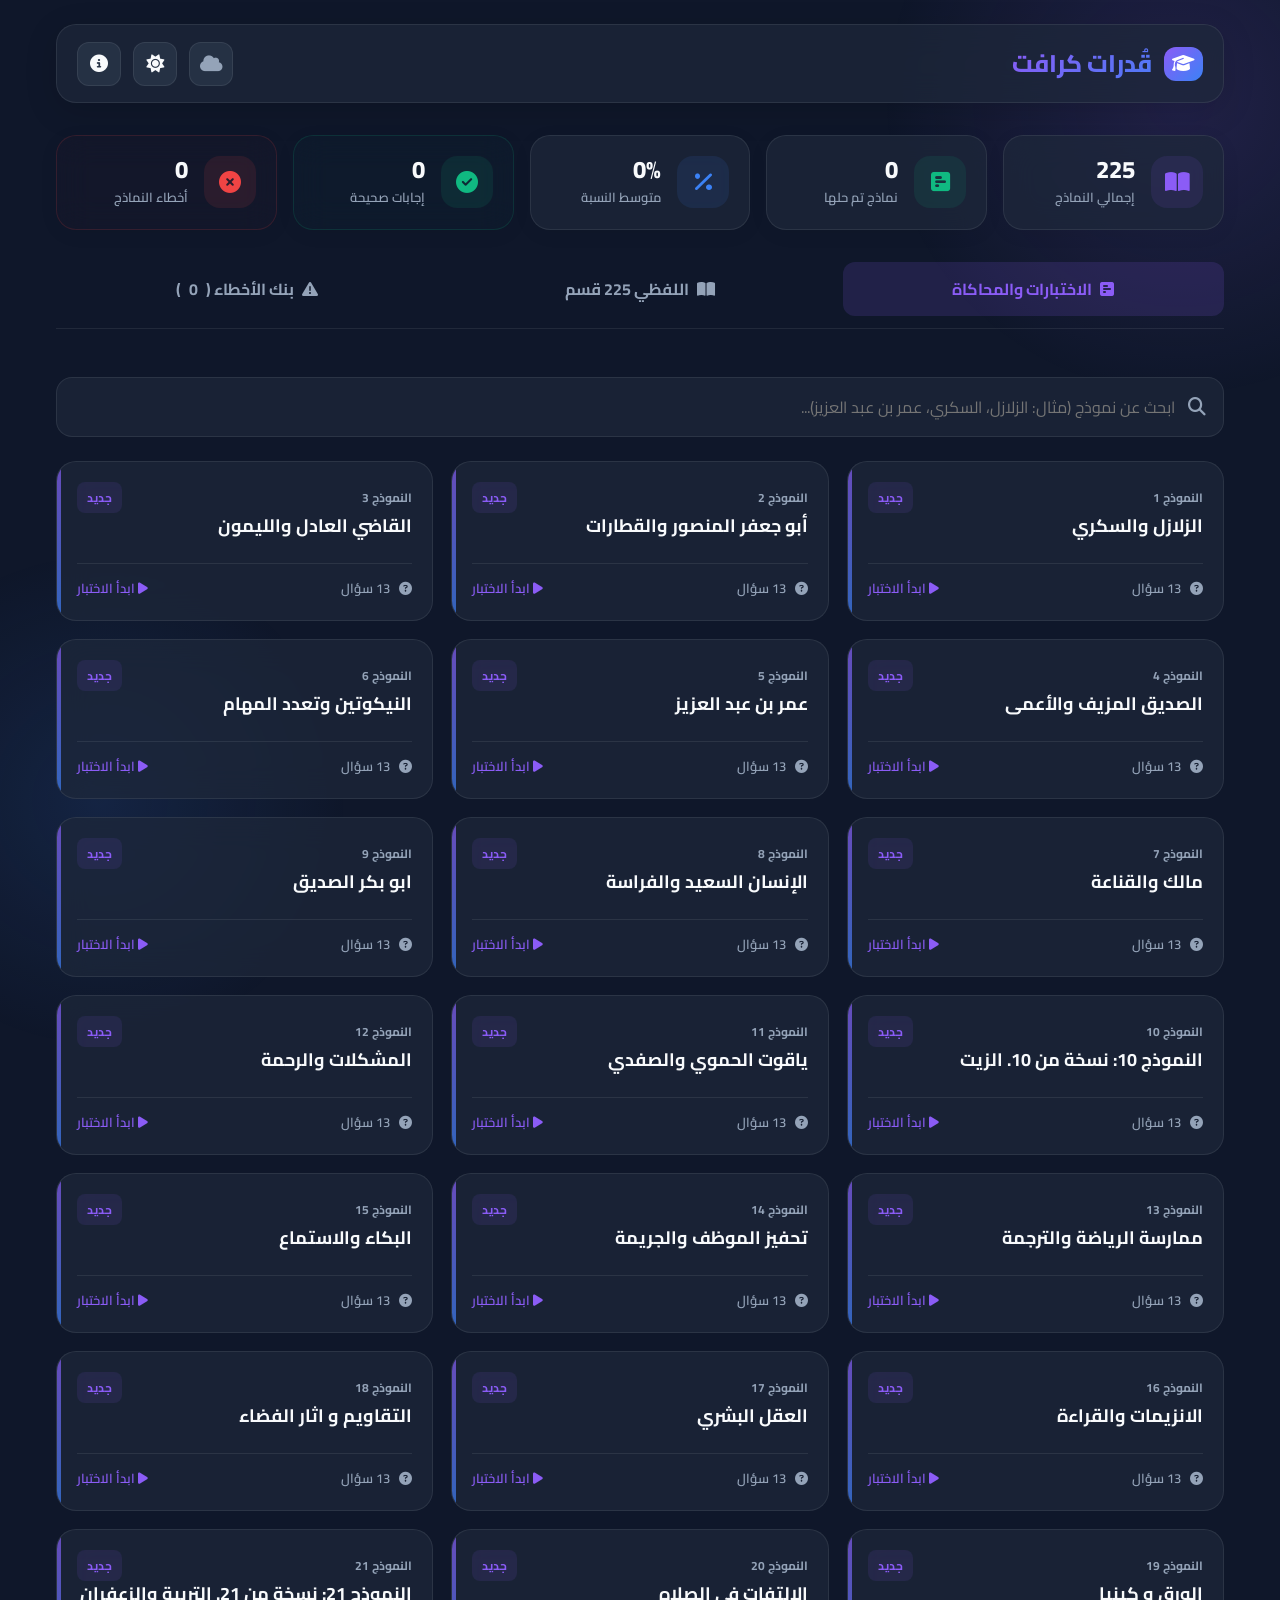
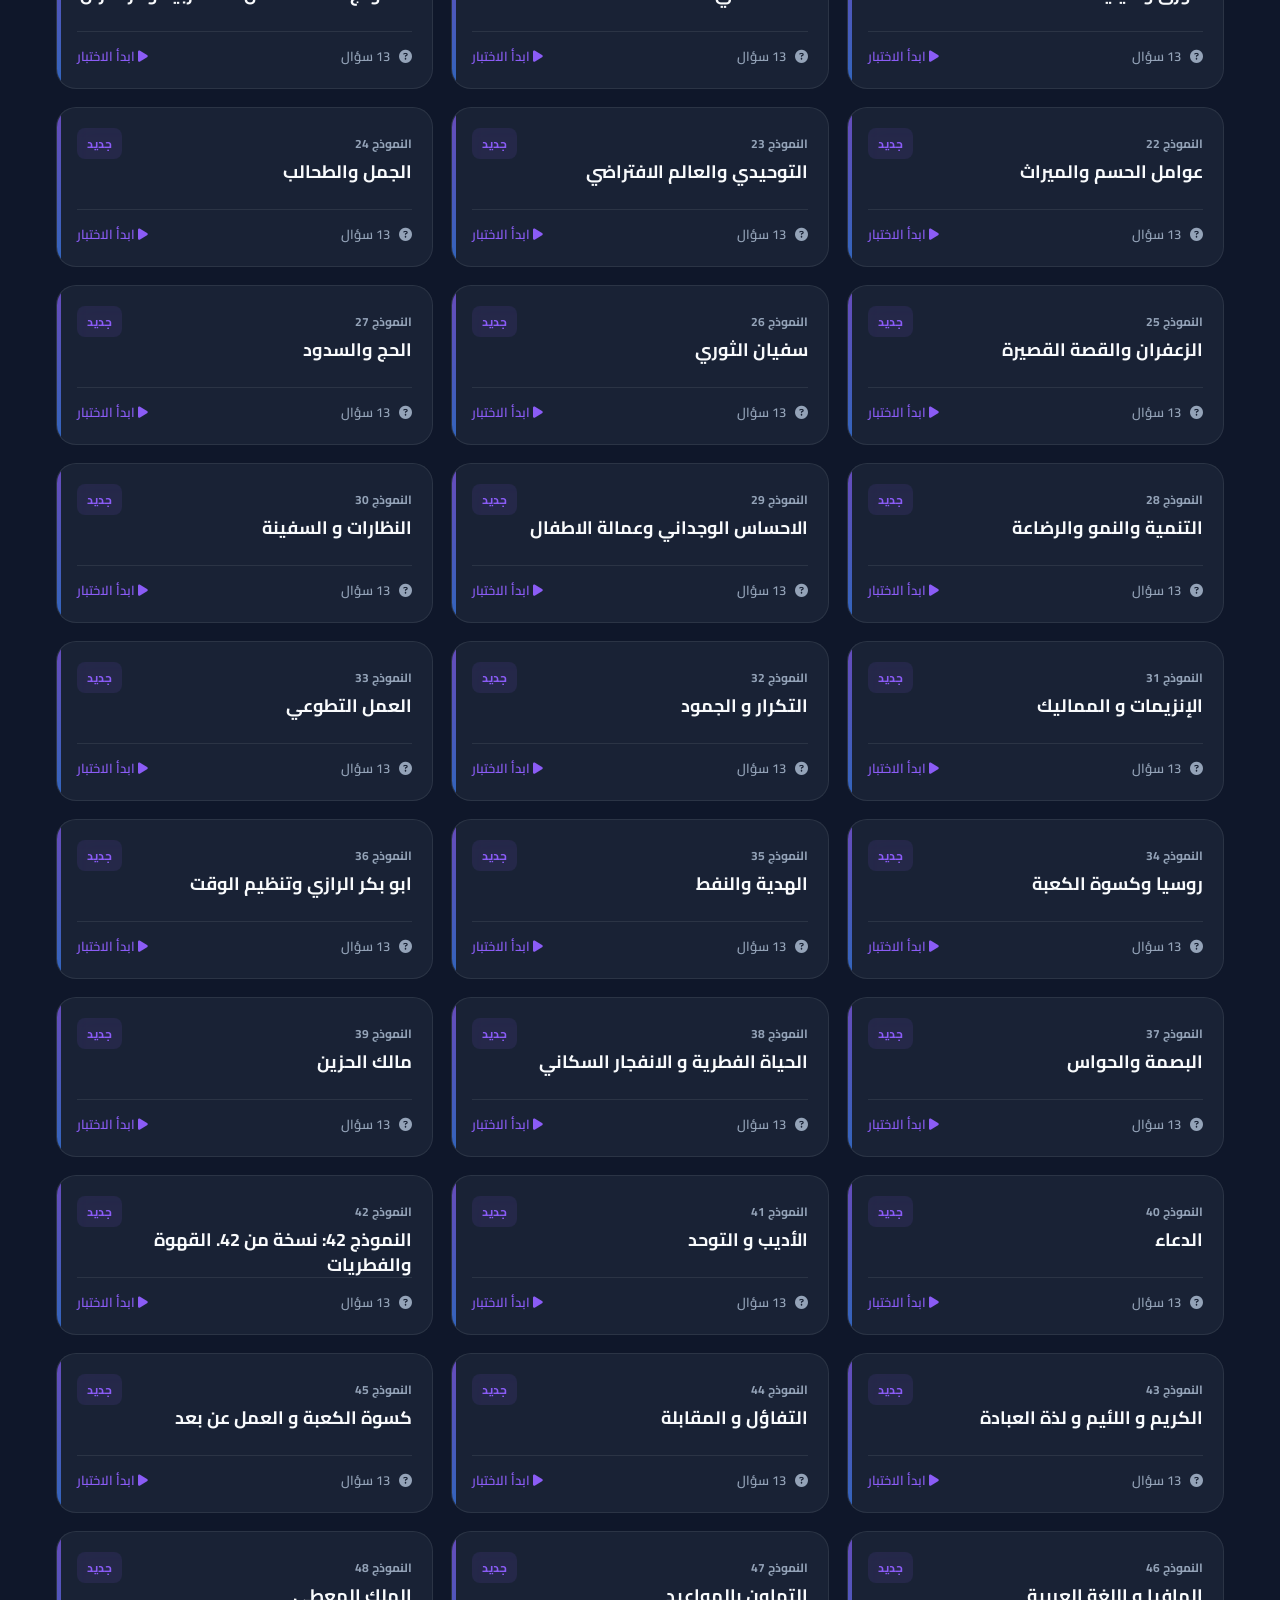
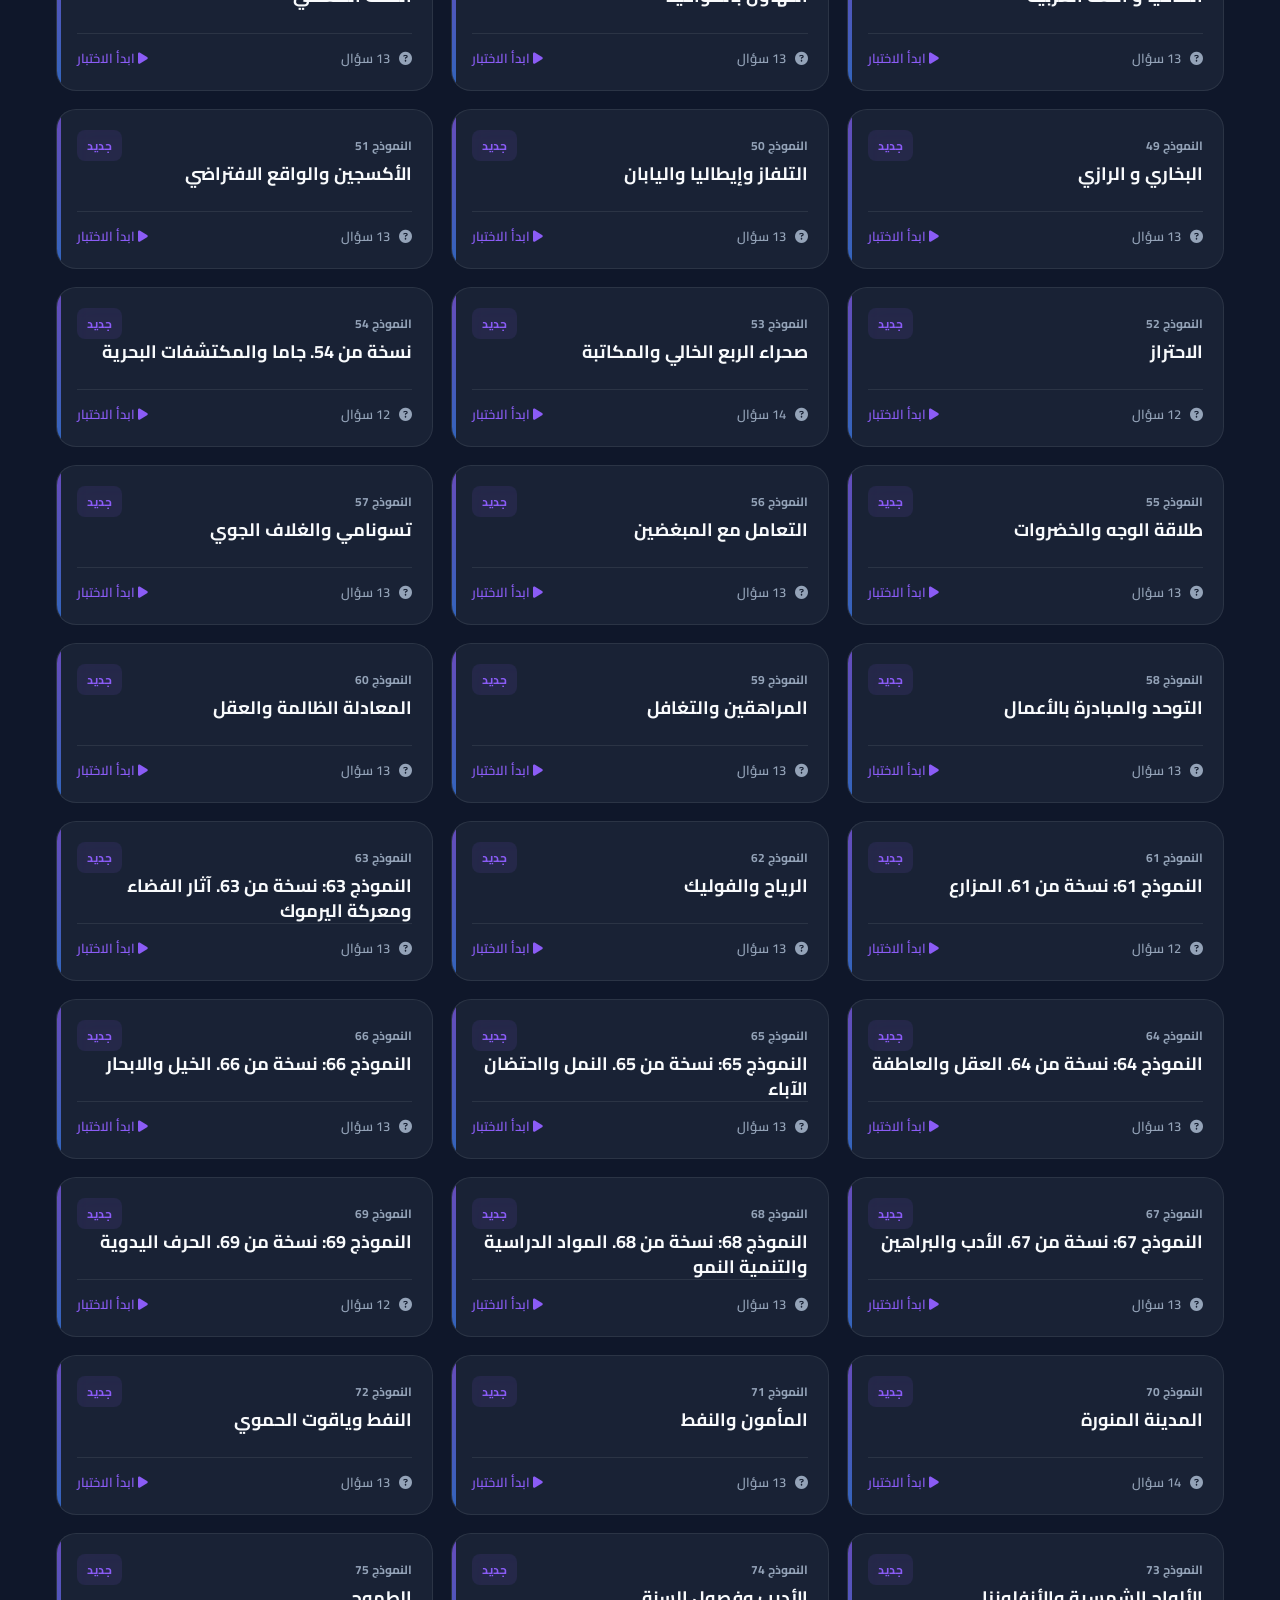
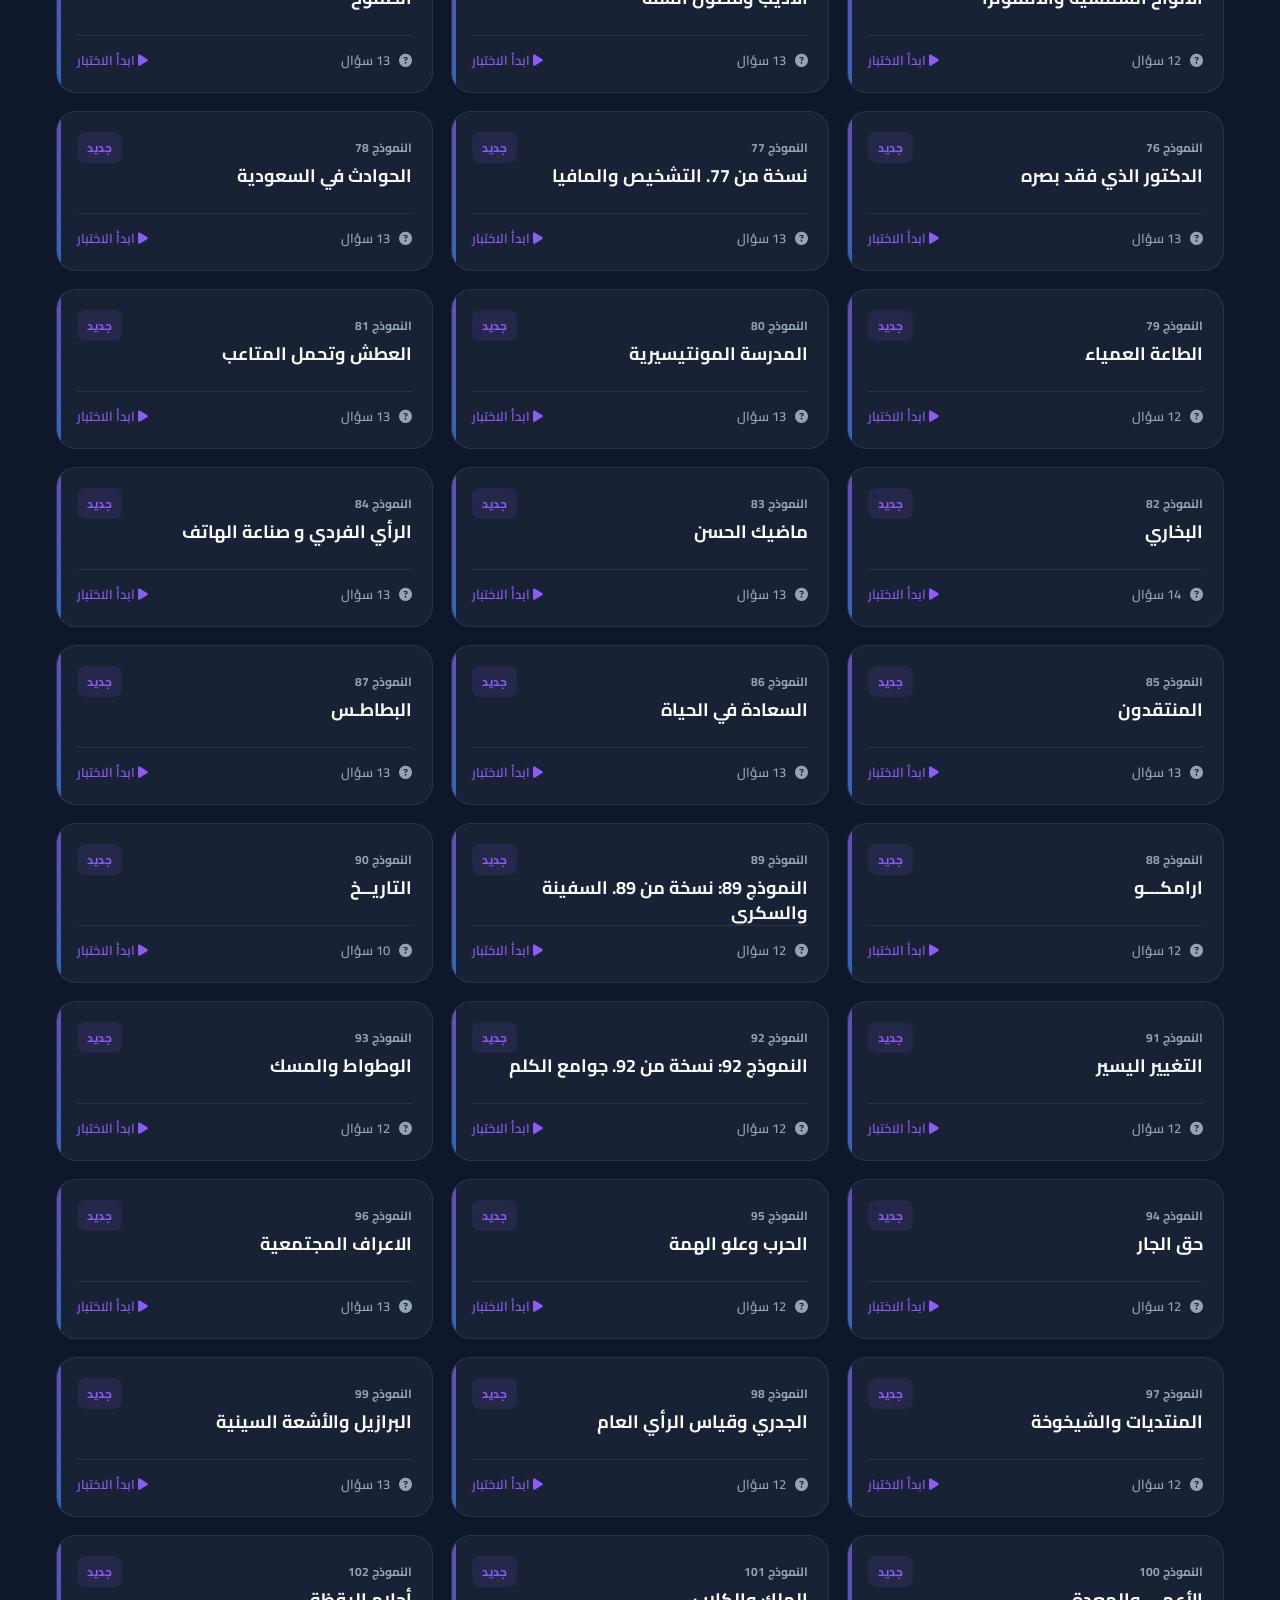
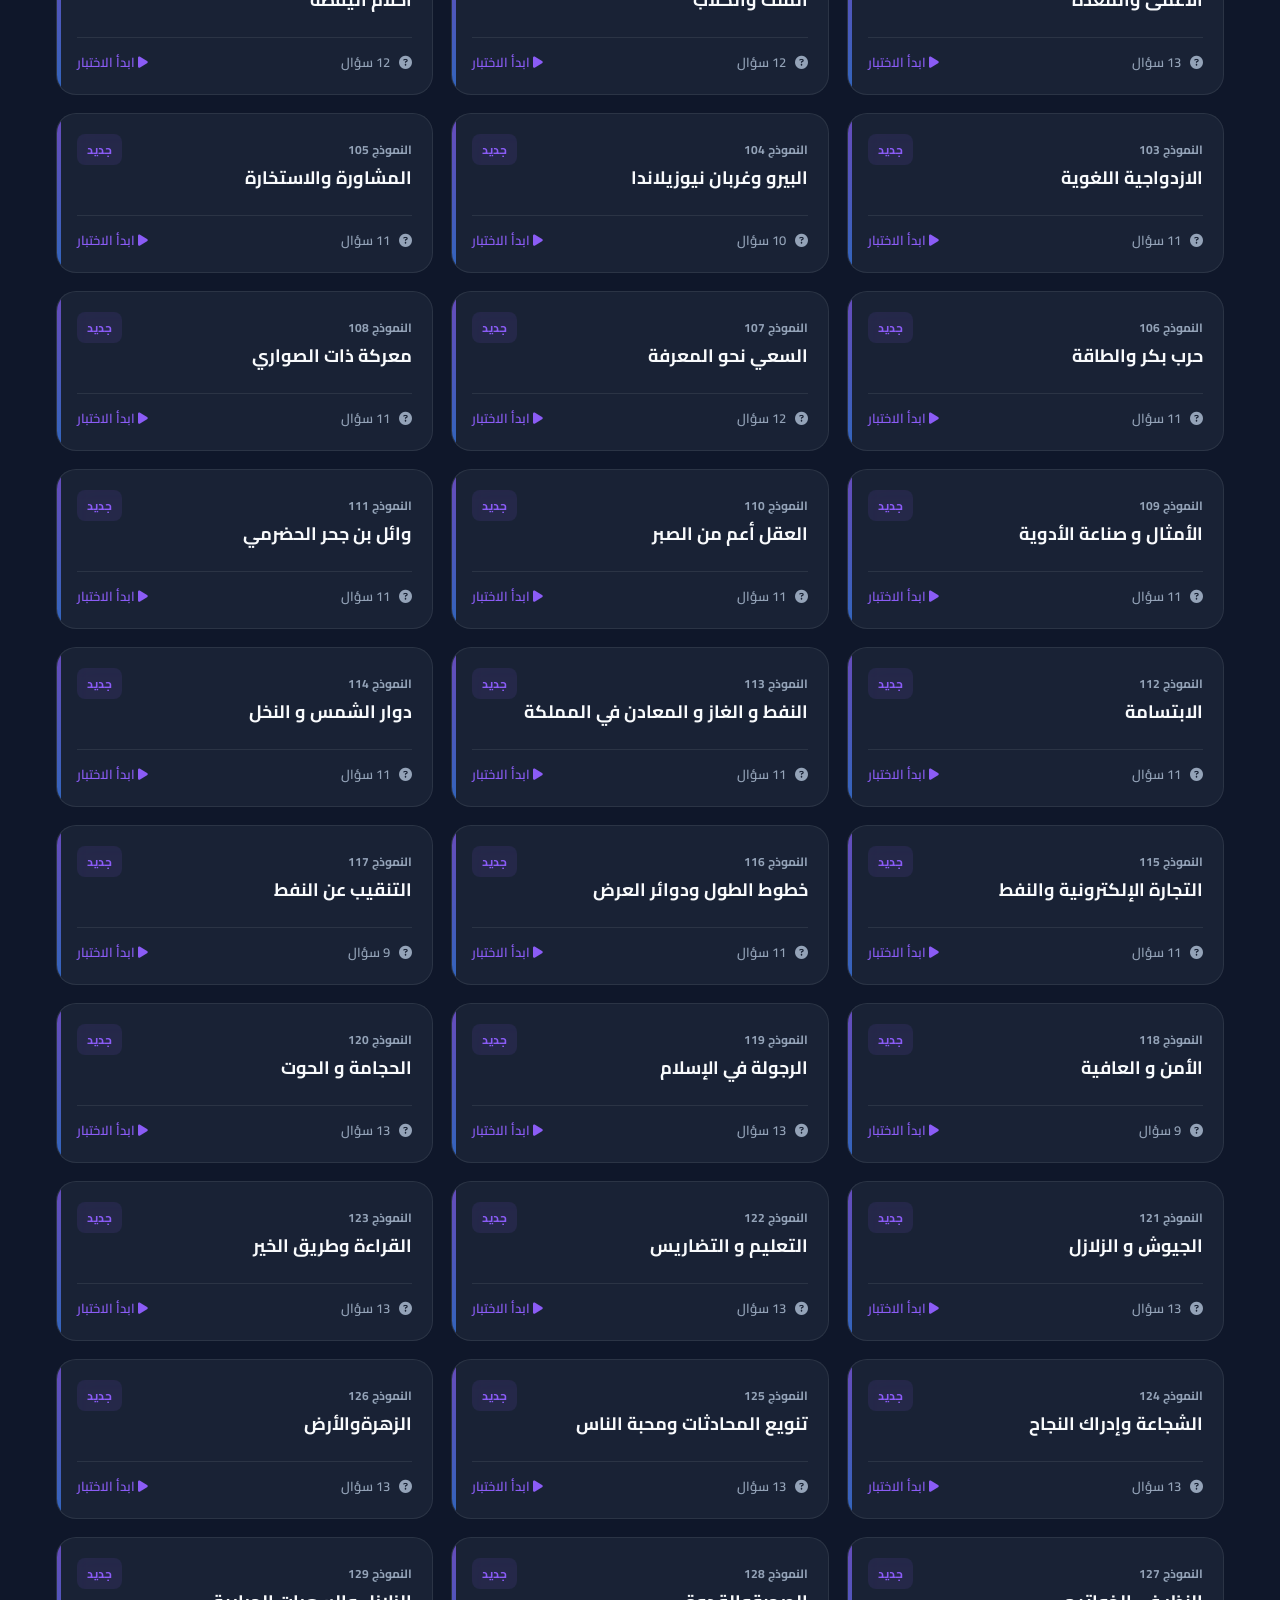
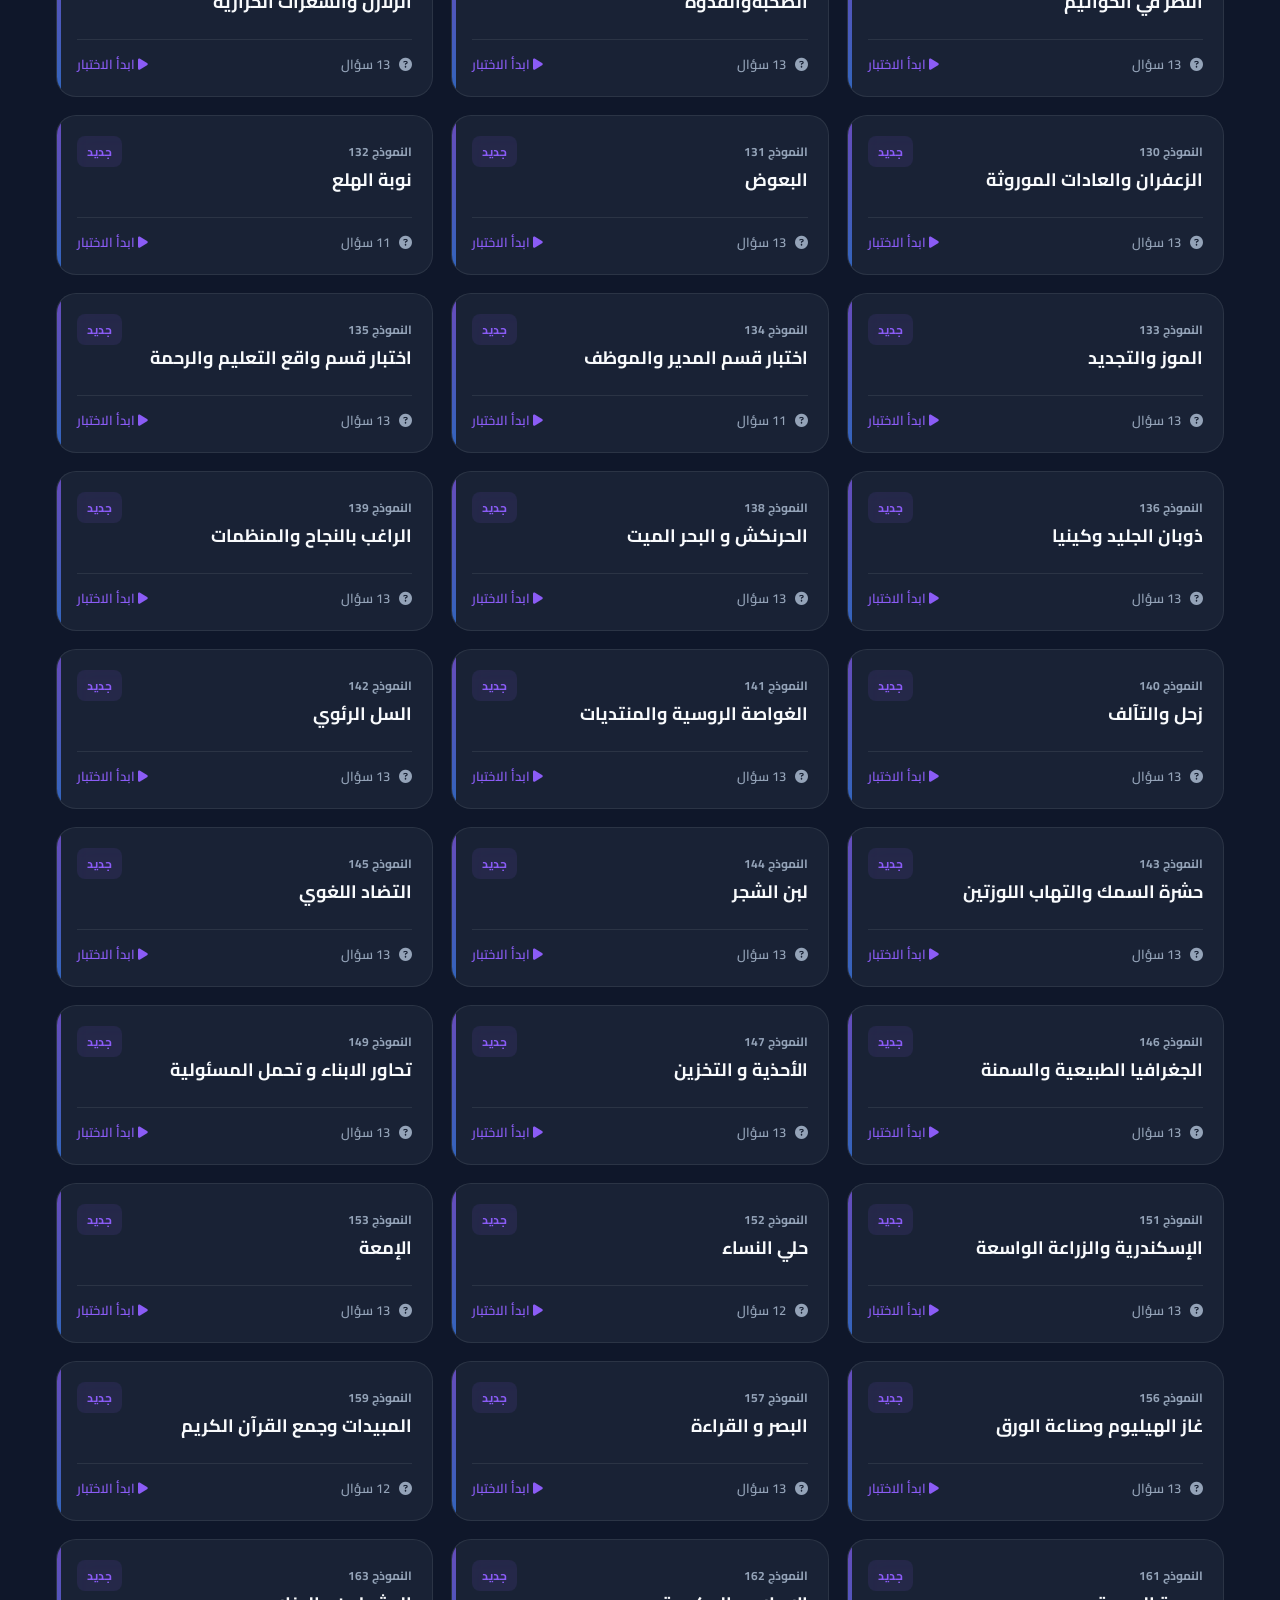
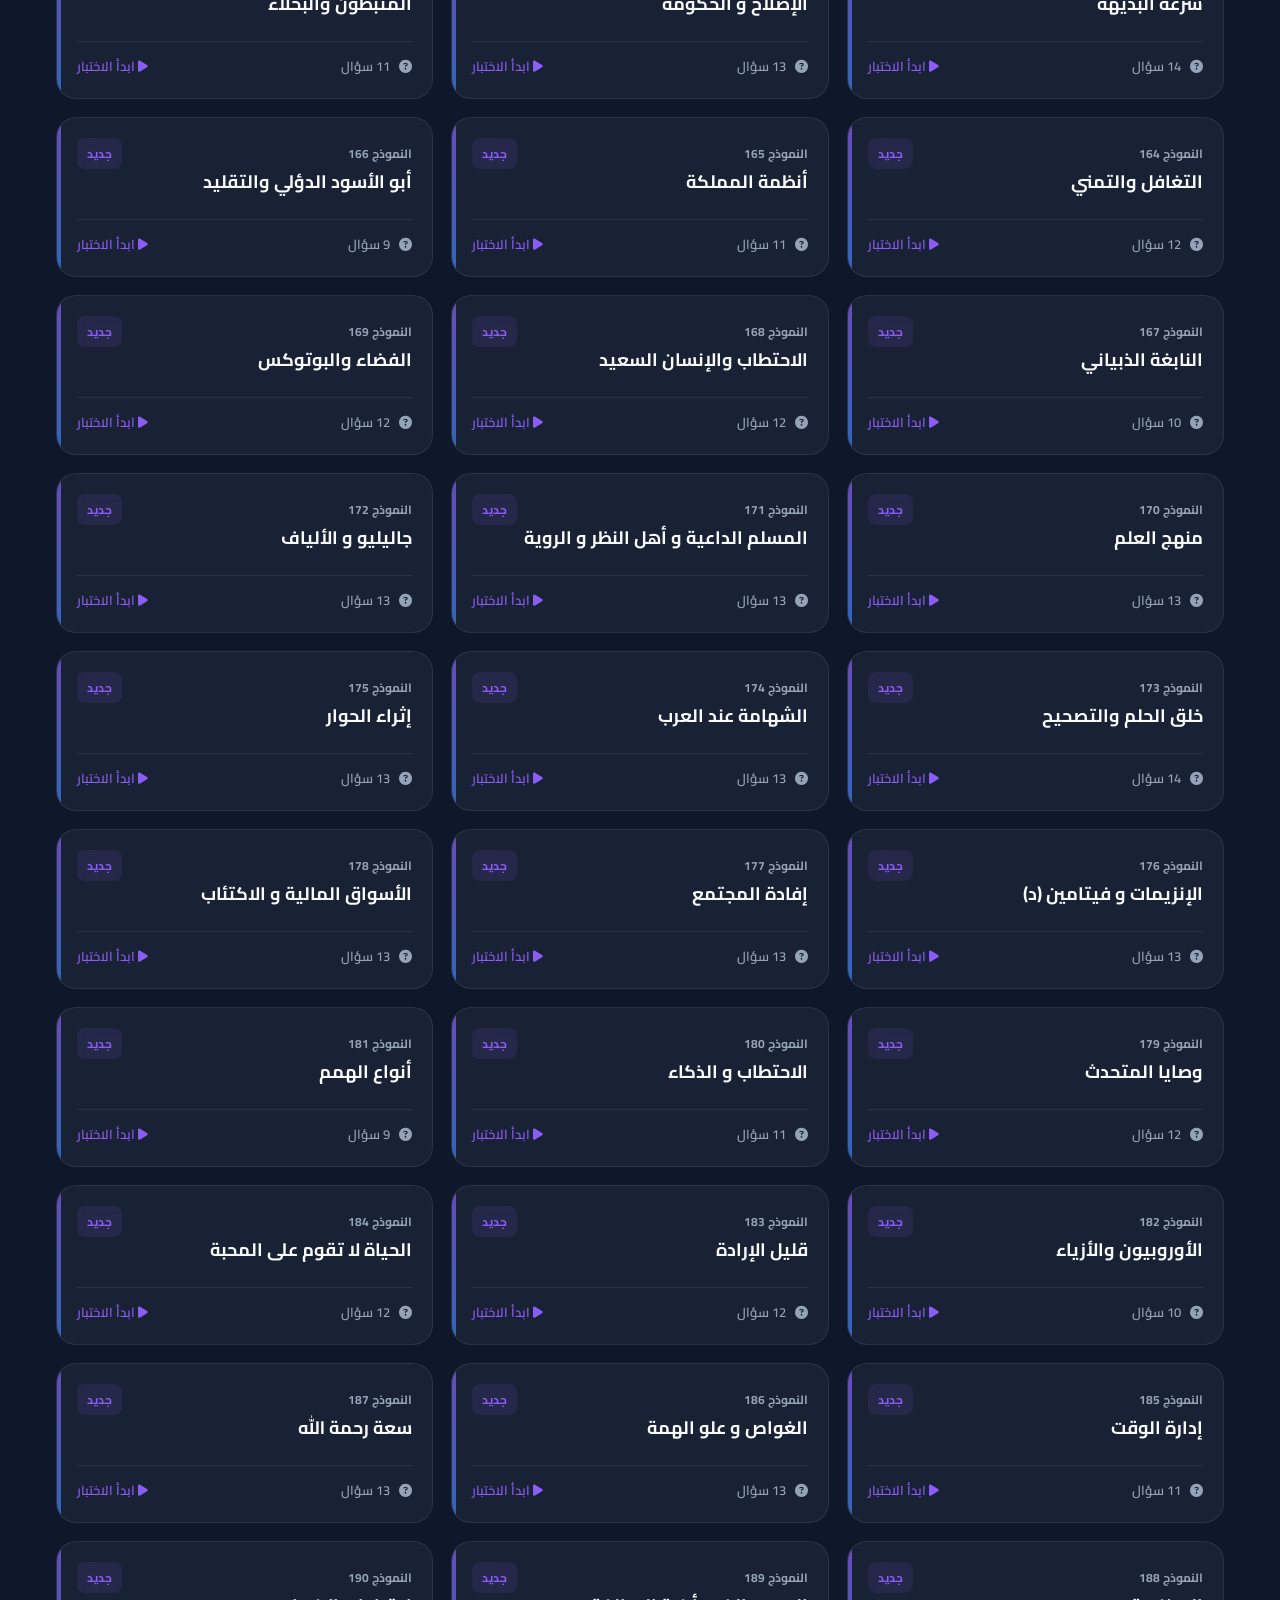
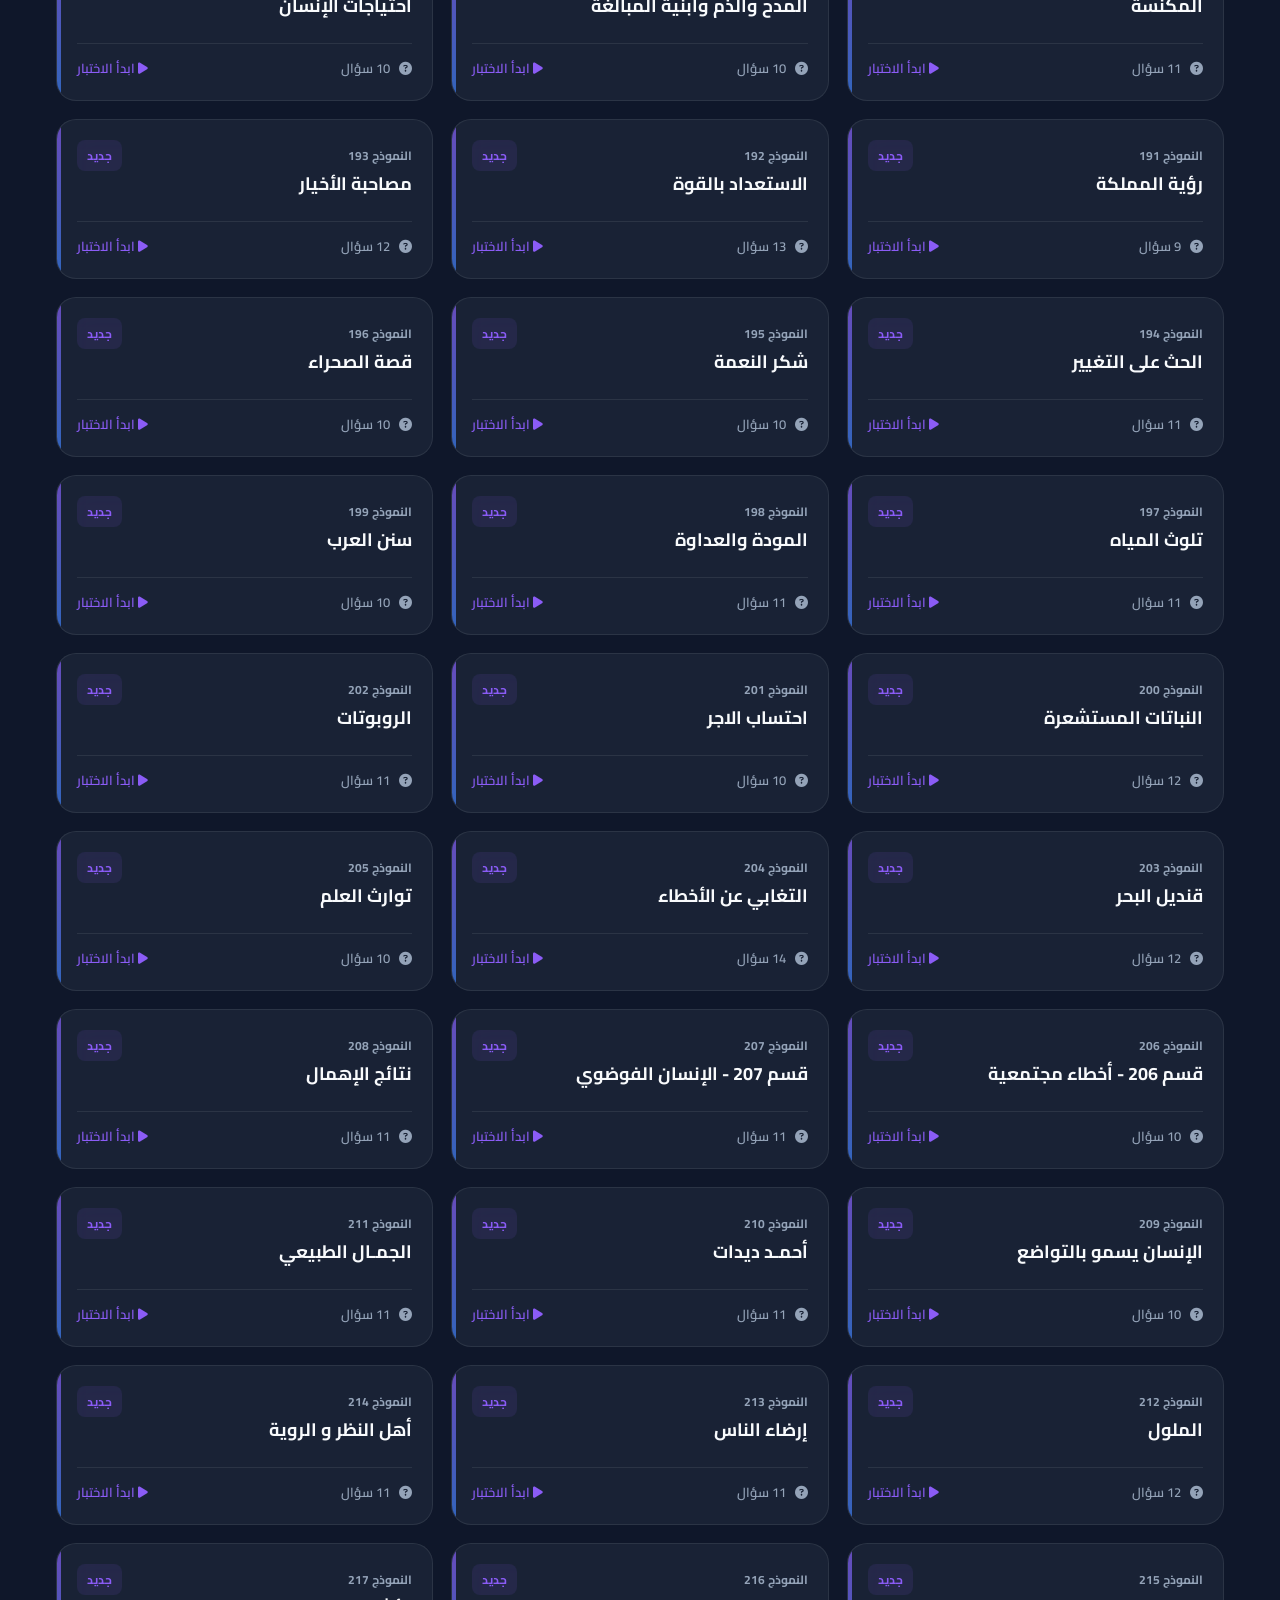
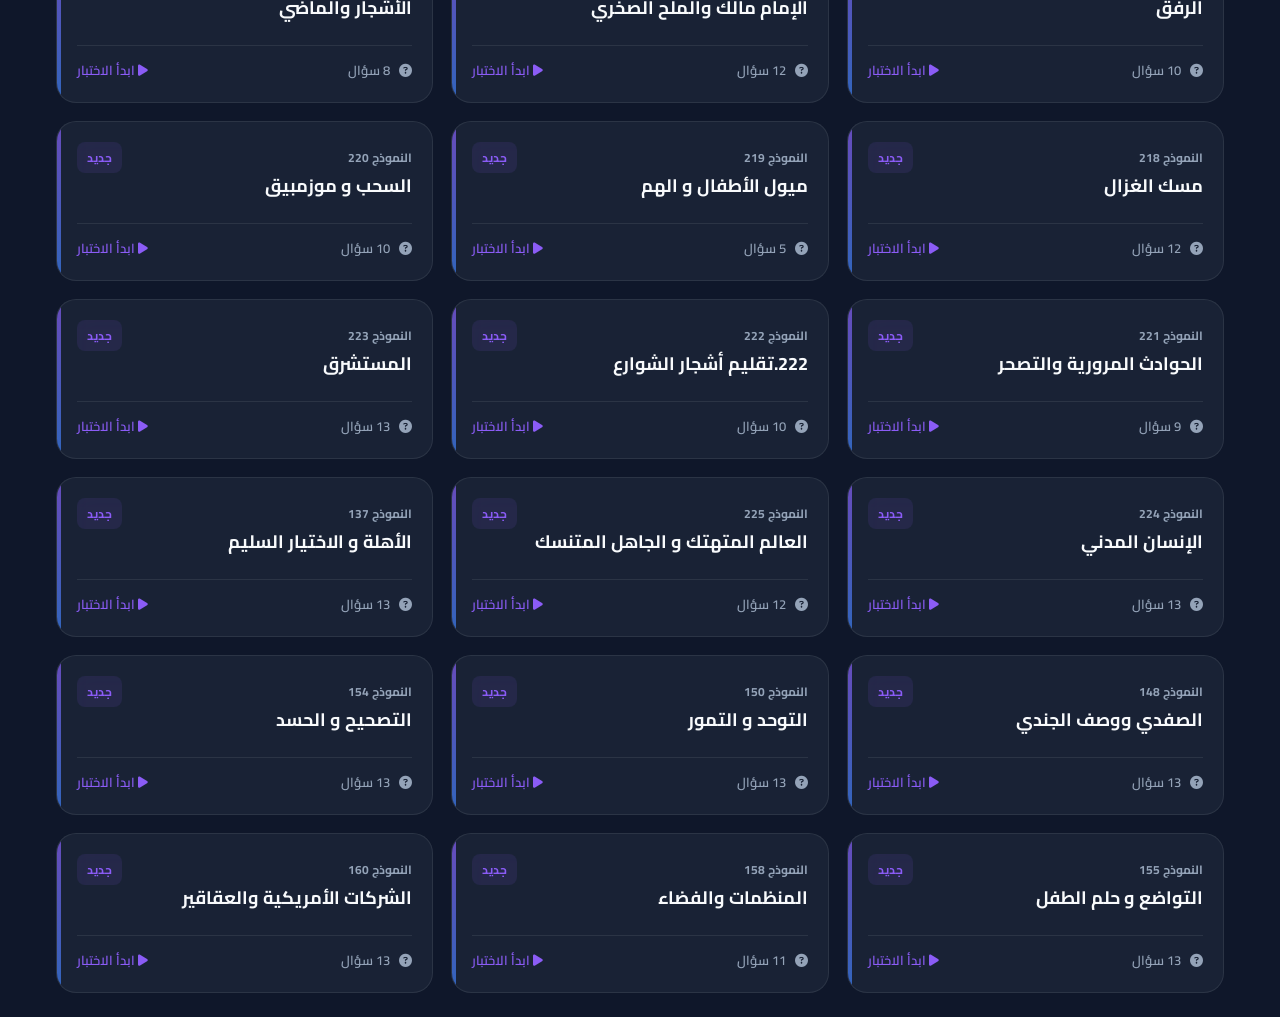
==== commit a555d701: "Add Cross-Device Cloud Sync with Account Codes, Study Bookmark Markers in Book Mode, and JSON backup" ====
--- a/index.html
+++ b/index.html
@@ -30,6 +30,9 @@
                 <span>قُدرات كرافت</span>
             </div>
             <div class="header-controls">
+                <button class="btn-icon" id="sync-btn" title="المزامنة والحساب بين الأجهزة">
+                    <i class="fa-solid fa-cloud"></i>
+                </button>
                 <button class="btn-icon" id="theme-toggle" title="تغيير المظهر">
                     <i class="fa-solid fa-moon"></i>
                 </button>
@@ -141,6 +144,22 @@
                         <div style="flex: 1; min-width: 200px; display: flex; align-items: center; gap: 8px;">
                             <span style="font-size: 14px; font-weight: 700; color: var(--text-secondary); white-space: nowrap;">انتقال سريع:</span>
                             <select id="book-jump-selector" style="flex: 1; padding: 12px 16px; border-radius: 12px; border: 1px solid var(--border-color); background: var(--bg-secondary); color: var(--text-primary); font-size: 15px; font-weight: 700; outline: none; cursor: pointer; text-align: right;"></select>
+                        </div>
+                    </div>
+
+                    <!-- Bookmark Bar Banner -->
+                    <div id="book-bookmark-bar" style="display: flex; justify-content: space-between; align-items: center; background: rgba(139, 92, 246, 0.08); border: 1px dashed var(--accent-color); padding: 10px 16px; border-radius: 12px; font-size: 14px; font-weight: 700; width: 100%;">
+                        <div style="display: flex; align-items: center; gap: 8px; color: var(--accent-color);">
+                            <i class="fa-solid fa-bookmark" style="font-size: 16px;"></i>
+                            <span id="bookmark-status-text">علامة التوقف للمذاكرة: لم يتم حفظ علامة بعد</span>
+                        </div>
+                        <div style="display: flex; gap: 8px;">
+                            <button id="bookmark-jump-btn" class="btn-primary" style="padding: 6px 14px; font-size: 13px; border-radius: 8px; display: none;">
+                                <i class="fa-solid fa-arrow-turn-down"></i> الذهاب لمكان التوقف
+                            </button>
+                            <button id="bookmark-remove-btn" style="background: rgba(239,68,68,0.1); color: var(--error-color); border: 1px solid rgba(239,68,68,0.2); padding: 6px 10px; font-size: 12px; border-radius: 8px; cursor: pointer; display: none;" title="حذف العلامة">
+                                <i class="fa-solid fa-trash"></i>
+                            </button>
                         </div>
                     </div>
                 </div>
@@ -331,6 +350,78 @@
         </div>
     </div>
     
+    <!-- Cloud Sync & Account Modal -->
+    <div class="modal-overlay" id="account-modal">
+        <div class="modal-card" style="max-width: 520px; text-align: right;">
+            <div style="display: flex; justify-content: space-between; align-items: center; margin-bottom: 16px; border-bottom: 1px solid var(--border-color); padding-bottom: 12px;">
+                <h3 style="font-size: 20px; font-weight: 800; color: var(--text-primary); display: flex; align-items: center; gap: 8px;">
+                    <i class="fa-solid fa-cloud-arrow-up" style="color: var(--accent-color);"></i> المزامنة وحساب المستخدم
+                </h3>
+                <button class="btn-icon" id="account-modal-close" style="width: 32px; height: 32px; background: transparent; border: none; color: var(--text-secondary); cursor: pointer;">
+                    <i class="fa-solid fa-xmark" style="font-size: 18px;"></i>
+                </button>
+            </div>
+            
+            <p style="font-size: 14px; color: var(--text-secondary); line-height: 1.6; margin-bottom: 20px;">
+                قم بمزامنة درجاتك، والاختبارات المحلولة، وبنك الأخطاء، وعلامات المذاكرة بين الكمبيوتر والجوال بسهولة عبر السحابة!
+            </p>
+            
+            <!-- Sync Status Card -->
+            <div style="background: var(--bg-tertiary); border: 1px solid var(--border-color); border-radius: 14px; padding: 16px; margin-bottom: 20px; display: flex; flex-direction: column; gap: 10px;">
+                <div style="display: flex; justify-content: space-between; align-items: center;">
+                    <span style="font-weight: 700; font-size: 14px; color: var(--text-secondary);">حالة المزامنة:</span>
+                    <span id="sync-status-badge" style="padding: 4px 10px; border-radius: 20px; font-size: 12px; font-weight: 700; background: rgba(255,255,255,0.05); color: var(--text-secondary);">غير متصل بالسحابة</span>
+                </div>
+                <div id="sync-code-container" style="display: none; justify-content: space-between; align-items: center; background: var(--bg-primary); padding: 10px 14px; border-radius: 10px; border: 1px dashed var(--accent-color);">
+                    <span style="font-size: 13px; font-weight: 700; color: var(--text-primary);">كود المزامنة الخاص بك:</span>
+                    <code id="sync-code-display" style="font-family: monospace; font-size: 14px; font-weight: 800; color: var(--accent-color); letter-spacing: 1px;">-</code>
+                </div>
+            </div>
+            
+            <!-- Actions Section -->
+            <div style="display: flex; flex-direction: column; gap: 14px; margin-bottom: 20px;">
+                <!-- Section 1: Create or Sync -->
+                <div style="display: flex; gap: 10px; flex-wrap: wrap;">
+                    <button id="btn-create-sync" class="btn-primary" style="flex: 1; min-width: 180px; padding: 12px; justify-content: center; font-size: 14px;">
+                        <i class="fa-solid fa-cloud-plus"></i> إنشاء كود مزامنة جديد ☁️
+                    </button>
+                    <button id="btn-manual-sync" class="btn-secondary" style="flex: 1; min-width: 180px; padding: 12px; justify-content: center; font-size: 14px;">
+                        <i class="fa-solid fa-rotate"></i> مزامنة الآن 🔄
+                    </button>
+                </div>
+                
+                <!-- Section 2: Link Device with Existing Code -->
+                <div style="background: var(--bg-tertiary); padding: 14px; border-radius: 12px; display: flex; flex-direction: column; gap: 10px;">
+                    <label style="font-weight: 700; font-size: 13px; color: var(--text-primary);">ربط هذا الجهاز بكود مزامنة سابق (من جهاز آخر):</label>
+                    <div style="display: flex; gap: 8px;">
+                        <input type="text" id="sync-input-code" placeholder="أدخل كود المزامنة هنا..." style="flex: 1; padding: 10px 14px; border-radius: 8px; border: 1px solid var(--border-color); background: var(--bg-primary); color: var(--text-primary); font-size: 14px; outline: none;">
+                        <button id="btn-link-sync" class="btn-primary" style="padding: 10px 16px; font-size: 13px; border-radius: 8px; white-space: nowrap;">
+                            <i class="fa-solid fa-link"></i> ربط الجهاز
+                        </button>
+                    </div>
+                </div>
+                
+                <!-- Section 3: File Backup (Export / Import) -->
+                <div style="display: flex; gap: 10px; margin-top: 10px;">
+                    <button id="btn-export-json" class="btn-secondary" style="flex: 1; padding: 10px; font-size: 13px; justify-content: center;">
+                        <i class="fa-solid fa-download"></i> تصدير ملف (JSON) 📤
+                    </button>
+                    <button id="btn-import-json" class="btn-secondary" style="flex: 1; padding: 10px; font-size: 13px; justify-content: center;">
+                        <i class="fa-solid fa-upload"></i> استيراد ملف (JSON) 📥
+                    </button>
+                    <input type="file" id="import-file-input" accept=".json" style="display: none;">
+                </div>
+            </div>
+            
+            <div style="display: flex; justify-content: flex-end;">
+                <button class="btn-secondary" id="account-modal-done" style="padding: 10px 24px; font-size: 14px;">إغلاق</button>
+            </div>
+        </div>
+    </div>
+    
+    <!-- Toast Notifications Container -->
+    <div id="toast-container" style="position: fixed; bottom: 24px; right: 24px; z-index: 10000; display: flex; flex-direction: column; gap: 10px; pointer-events: none;"></div>
+
     <script src="app.js?v=2"></script>
 </body>
 </html>
--- a/style.css
+++ b/style.css
@@ -1026,3 +1026,60 @@
     font-weight: 700;
 }
 
+/* Toast Notifications */
+.toast-msg {
+    background: var(--bg-secondary);
+    color: var(--text-primary);
+    border: 1px solid var(--accent-color);
+    box-shadow: 0 10px 30px rgba(0, 0, 0, 0.3);
+    padding: 12px 20px;
+    border-radius: 12px;
+    font-weight: 700;
+    font-size: 14px;
+    display: flex;
+    align-items: center;
+    gap: 10px;
+    pointer-events: auto;
+    animation: toastIn 0.3s ease forwards;
+}
+
+@keyframes toastIn {
+    from { opacity: 0; transform: translateY(20px); }
+    to { opacity: 1; transform: translateY(0); }
+}
+
+/* Bookmark Buttons & Badges */
+.pdf-bookmark-btn {
+    background: rgba(139, 92, 246, 0.1);
+    color: var(--accent-color);
+    border: 1px solid rgba(139, 92, 246, 0.3);
+    padding: 4px 10px;
+    border-radius: 8px;
+    font-size: 12px;
+    font-weight: 700;
+    cursor: pointer;
+    transition: all 0.2s ease;
+    display: inline-flex;
+    align-items: center;
+    gap: 4px;
+}
+
+.pdf-bookmark-btn:hover {
+    background: var(--accent-color);
+    color: #ffffff;
+}
+
+.pdf-bookmark-active-badge {
+    background: linear-gradient(135deg, #f59e0b, #d97706);
+    color: #ffffff;
+    padding: 4px 12px;
+    border-radius: 8px;
+    font-size: 12px;
+    font-weight: 800;
+    display: inline-flex;
+    align-items: center;
+    gap: 6px;
+    box-shadow: 0 4px 12px rgba(245, 158, 11, 0.3);
+}
+
+
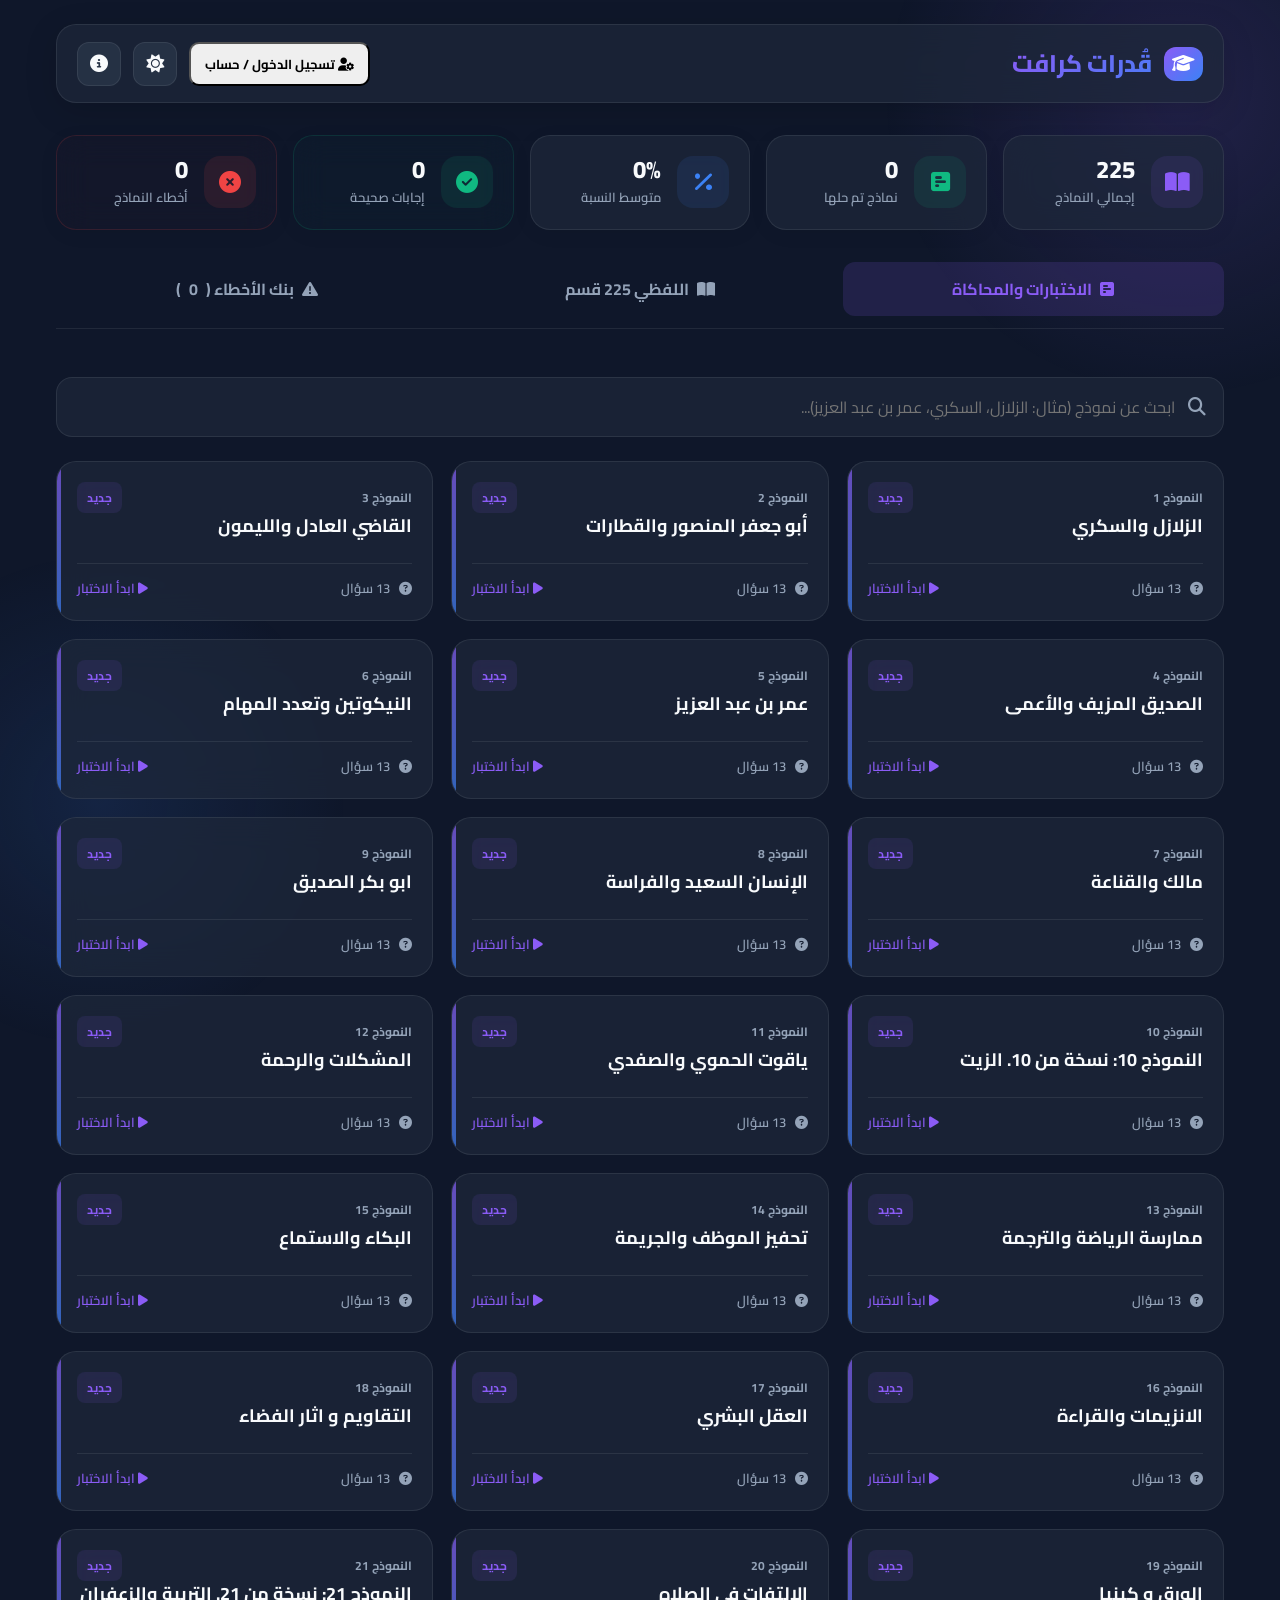
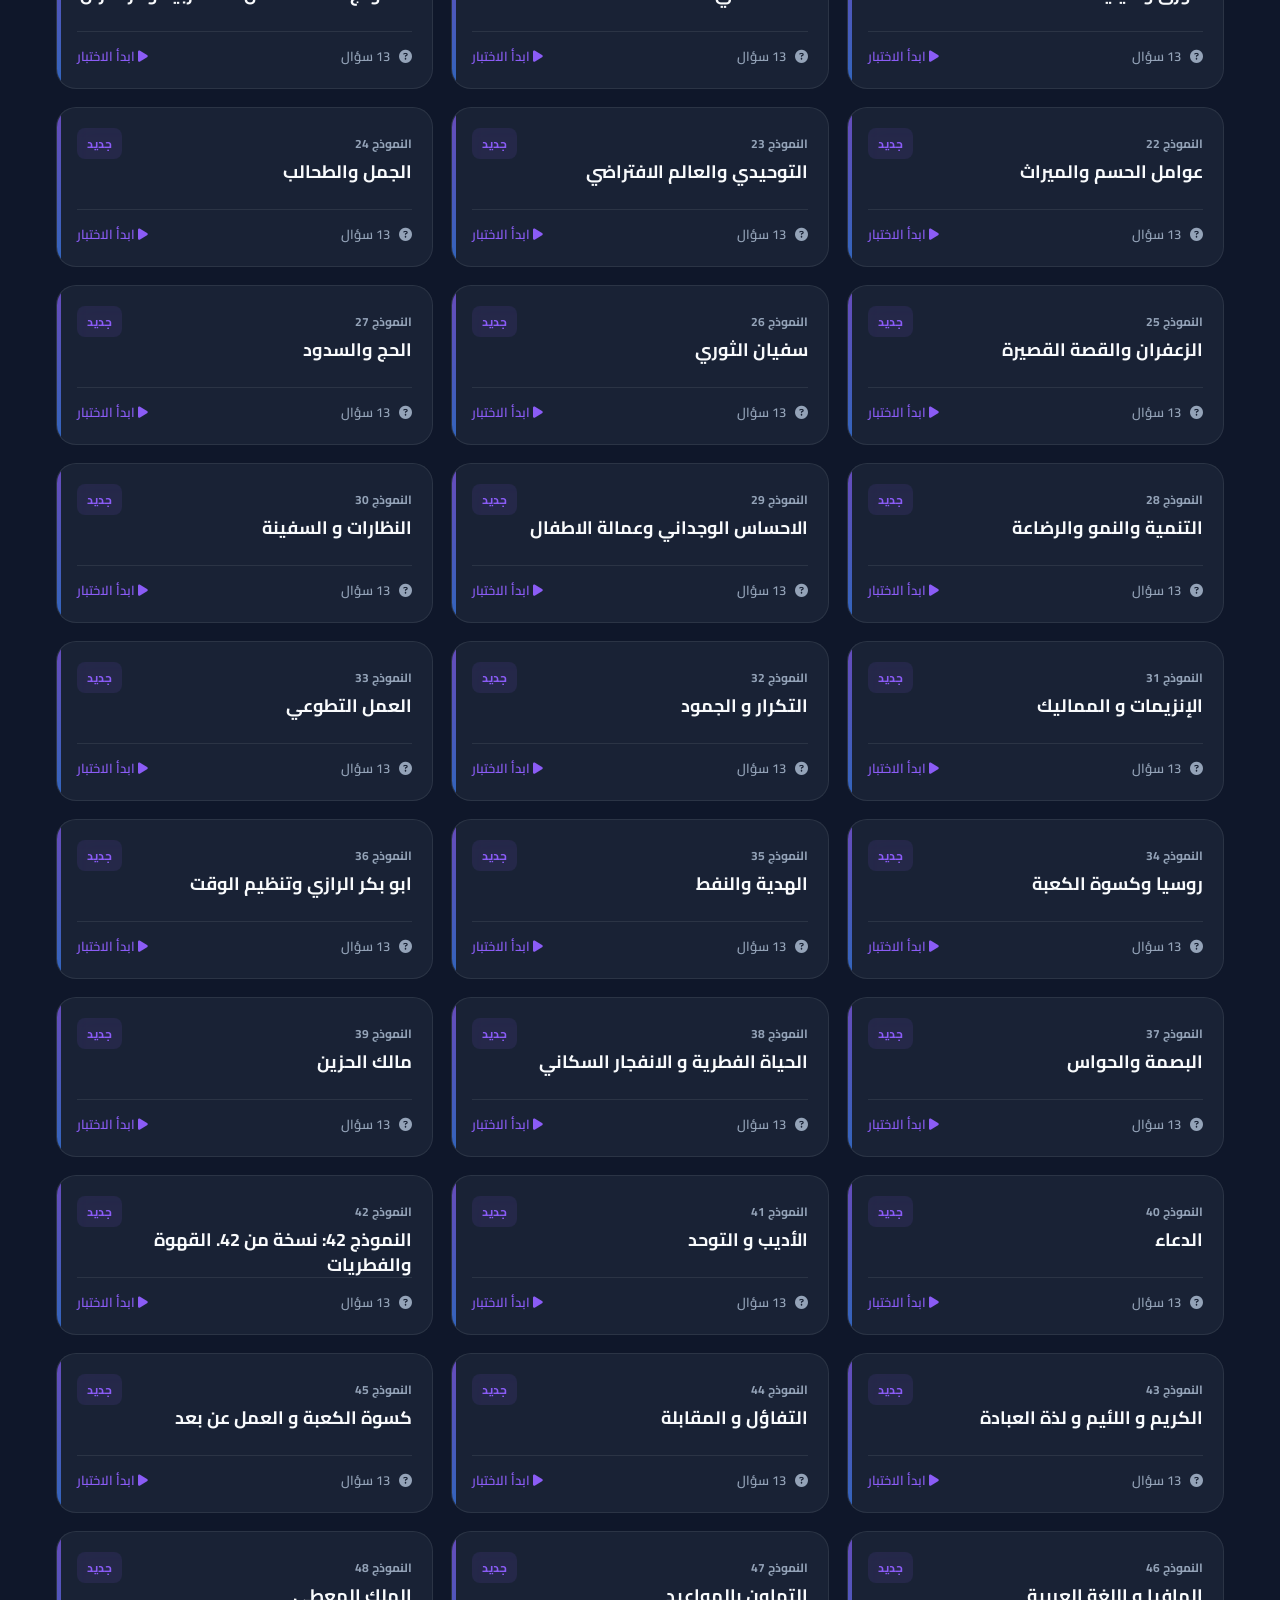
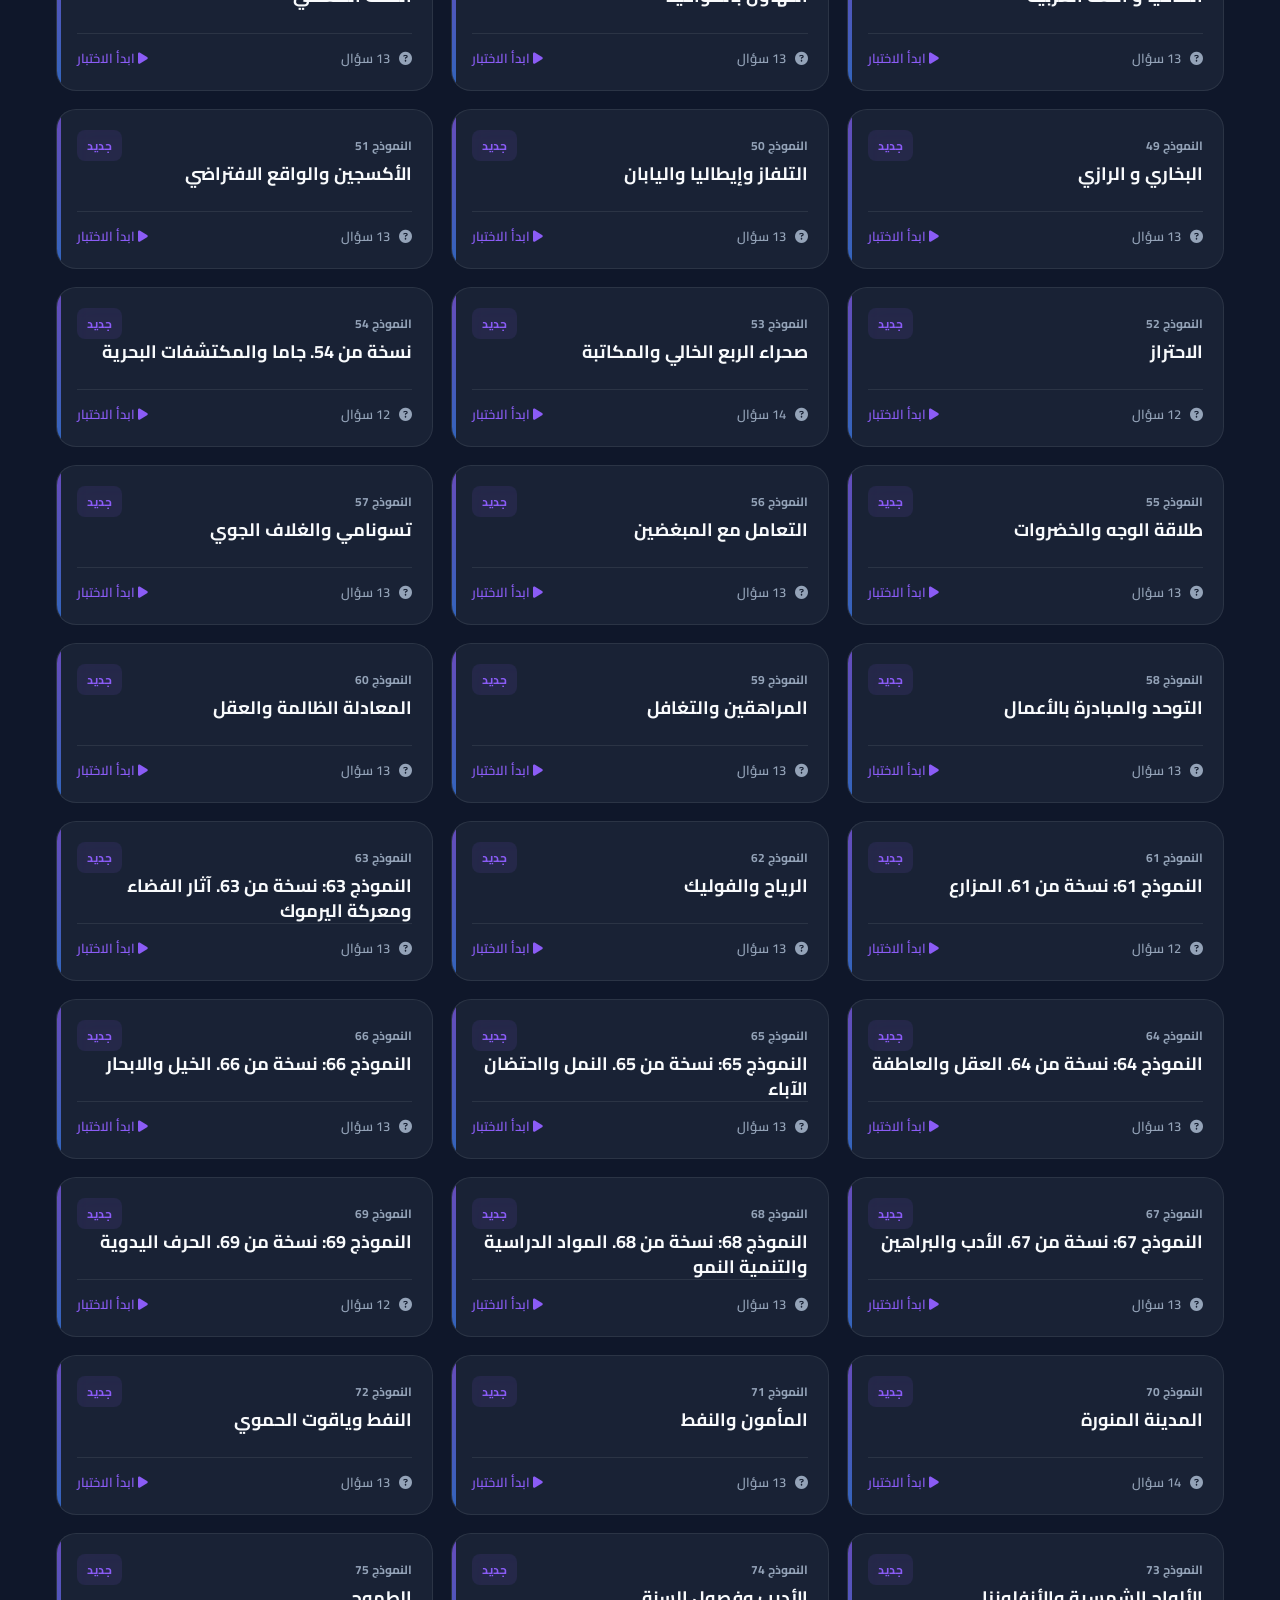
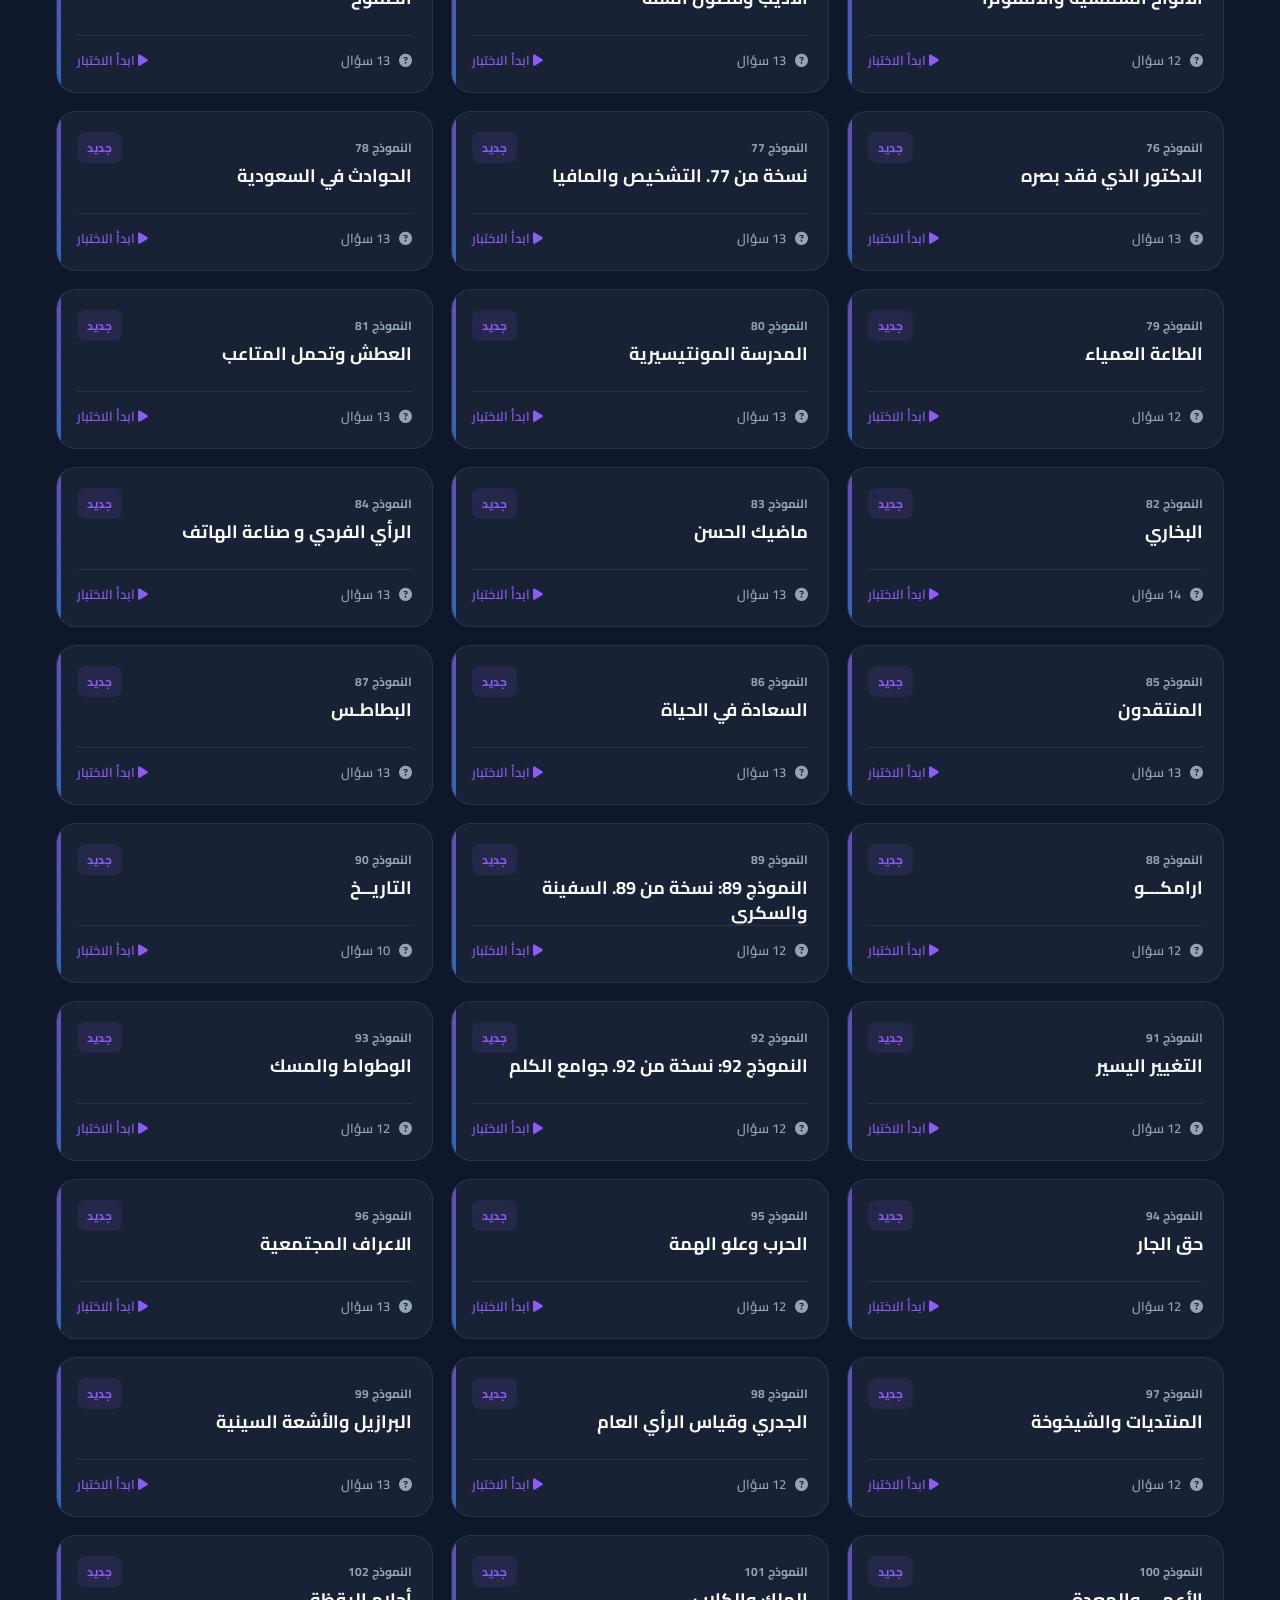
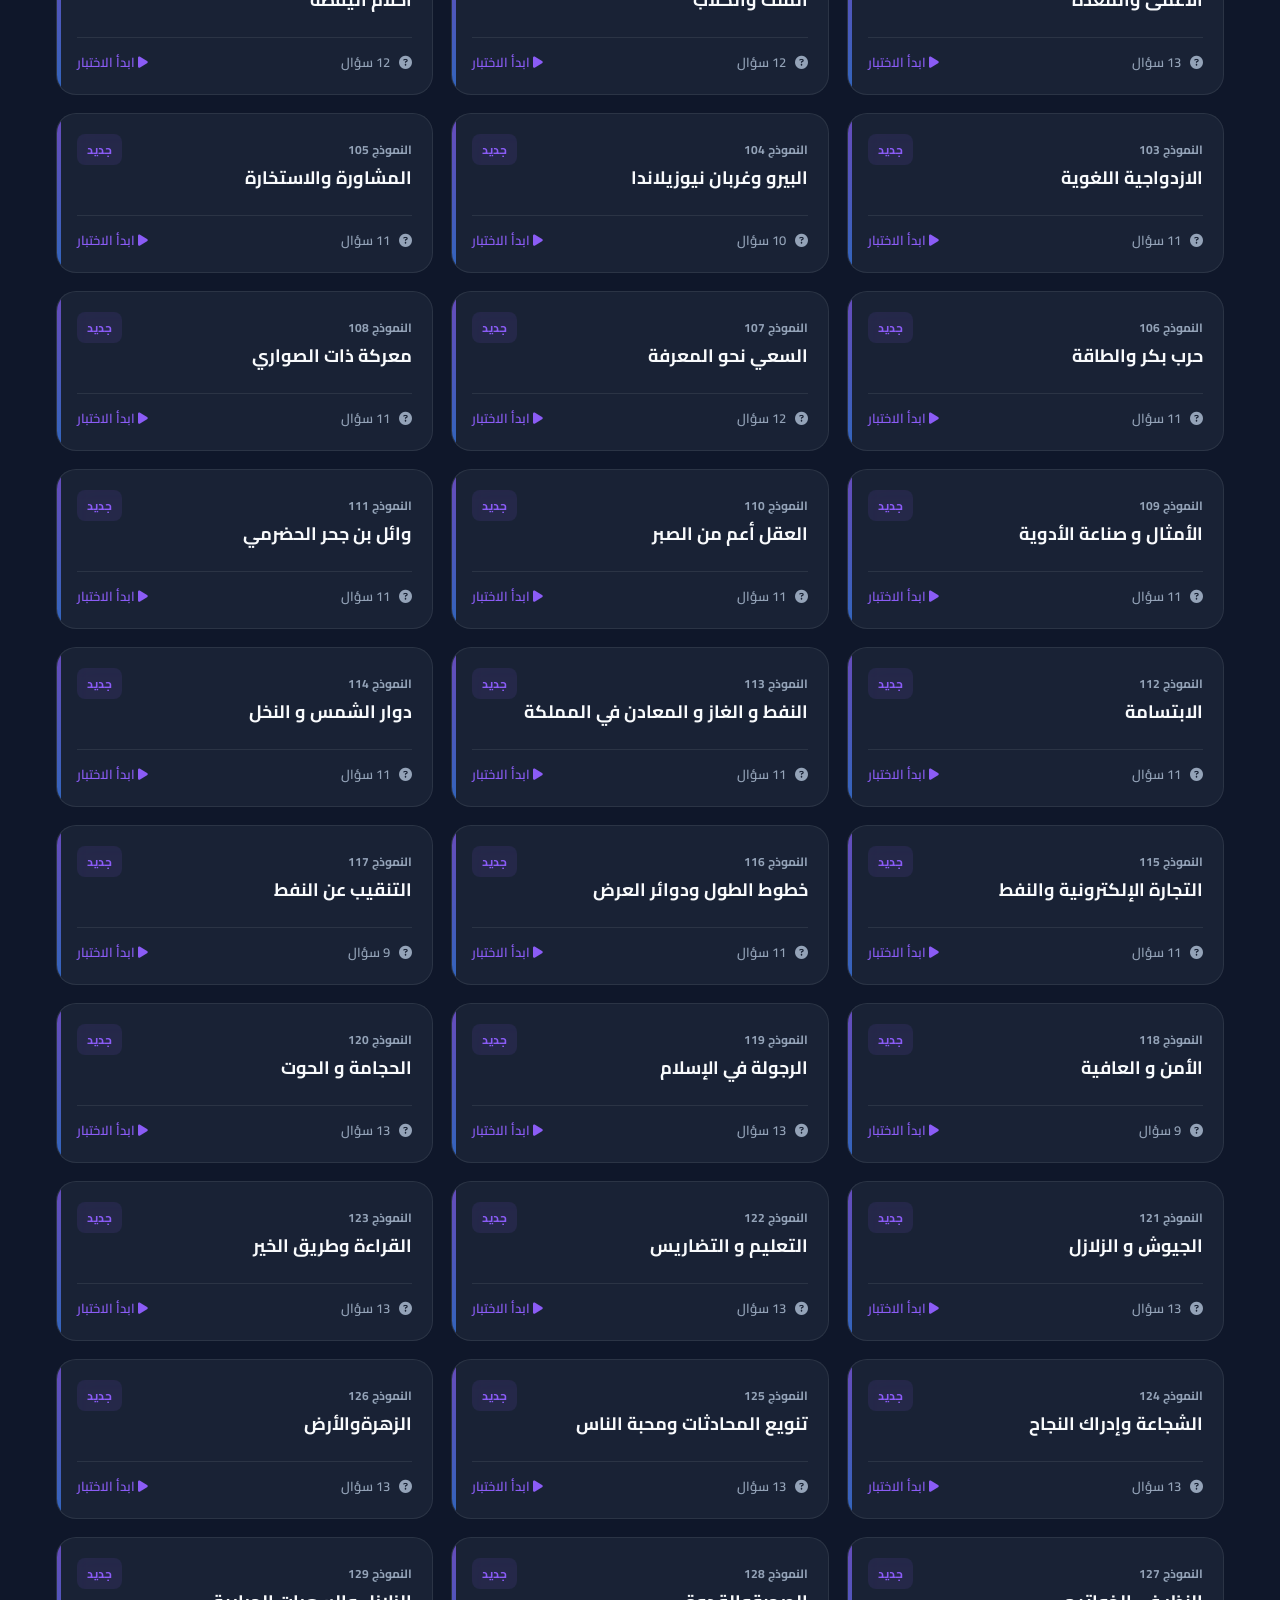
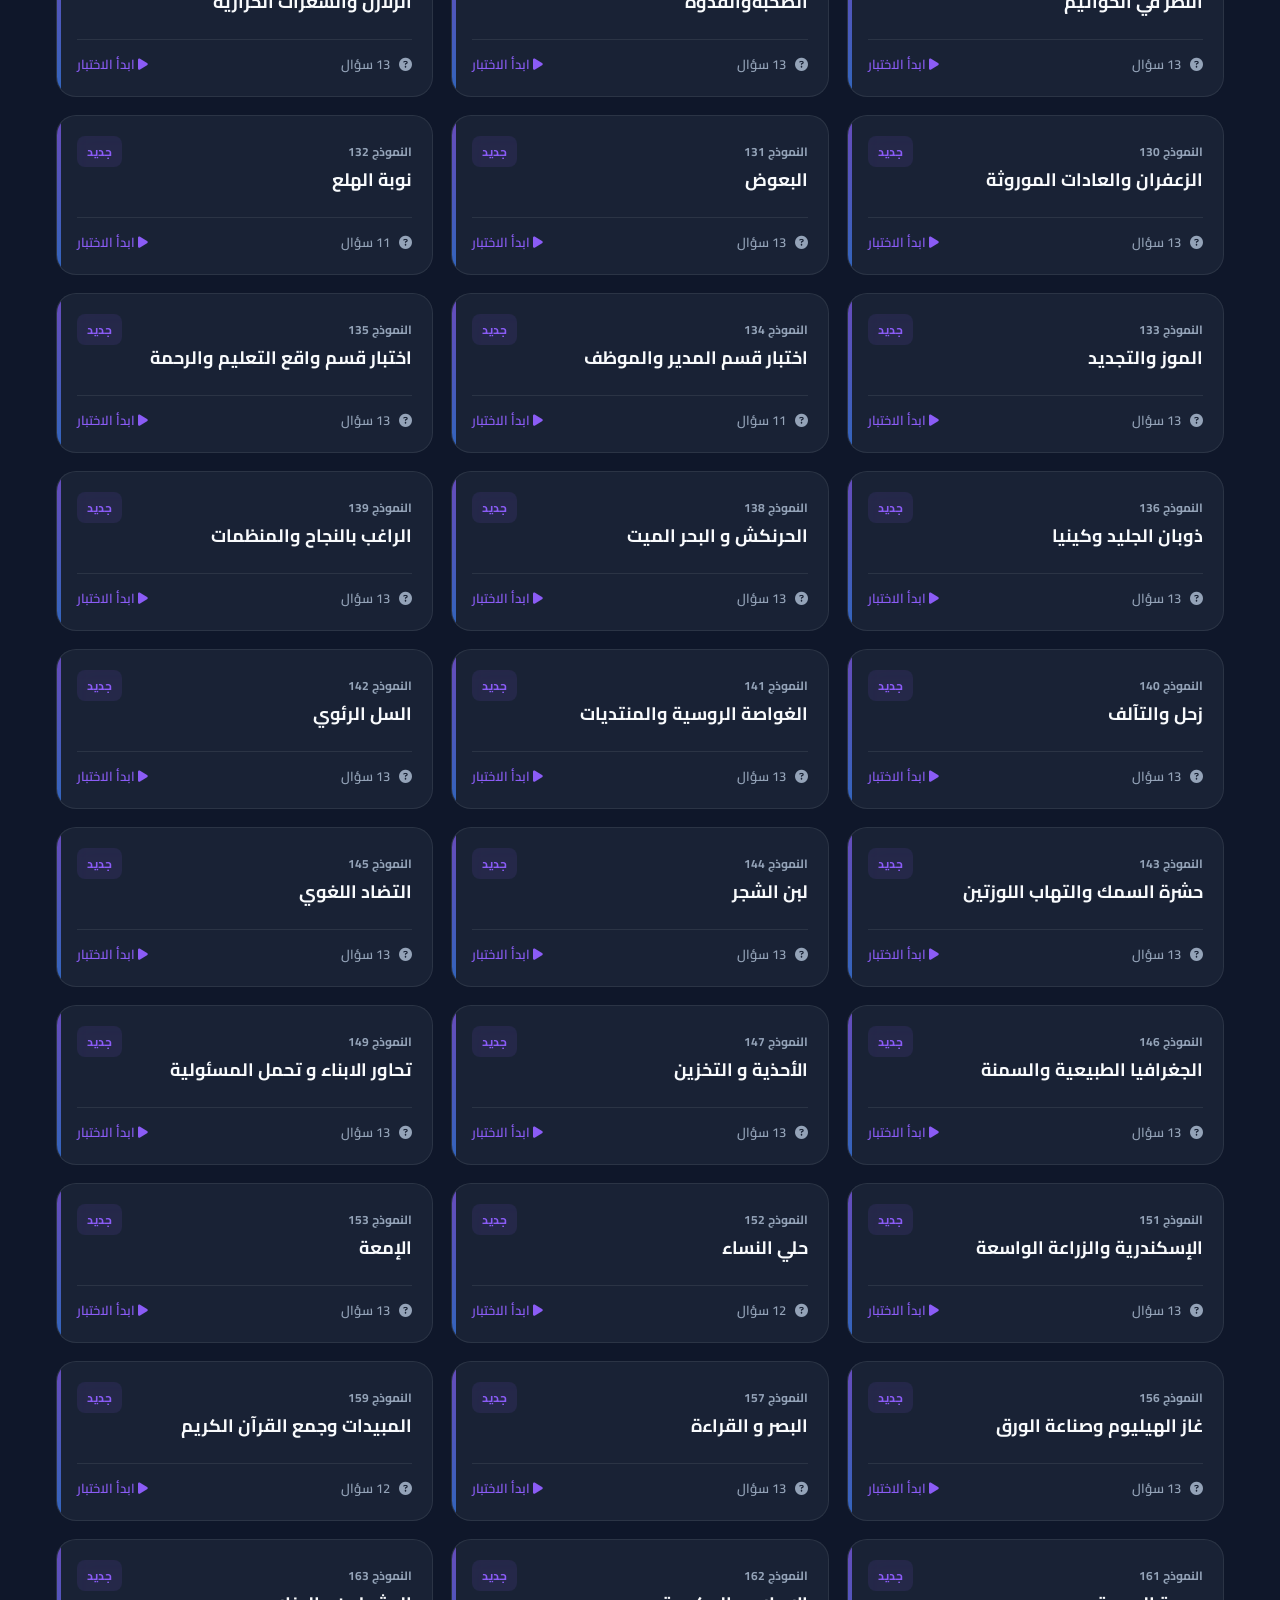
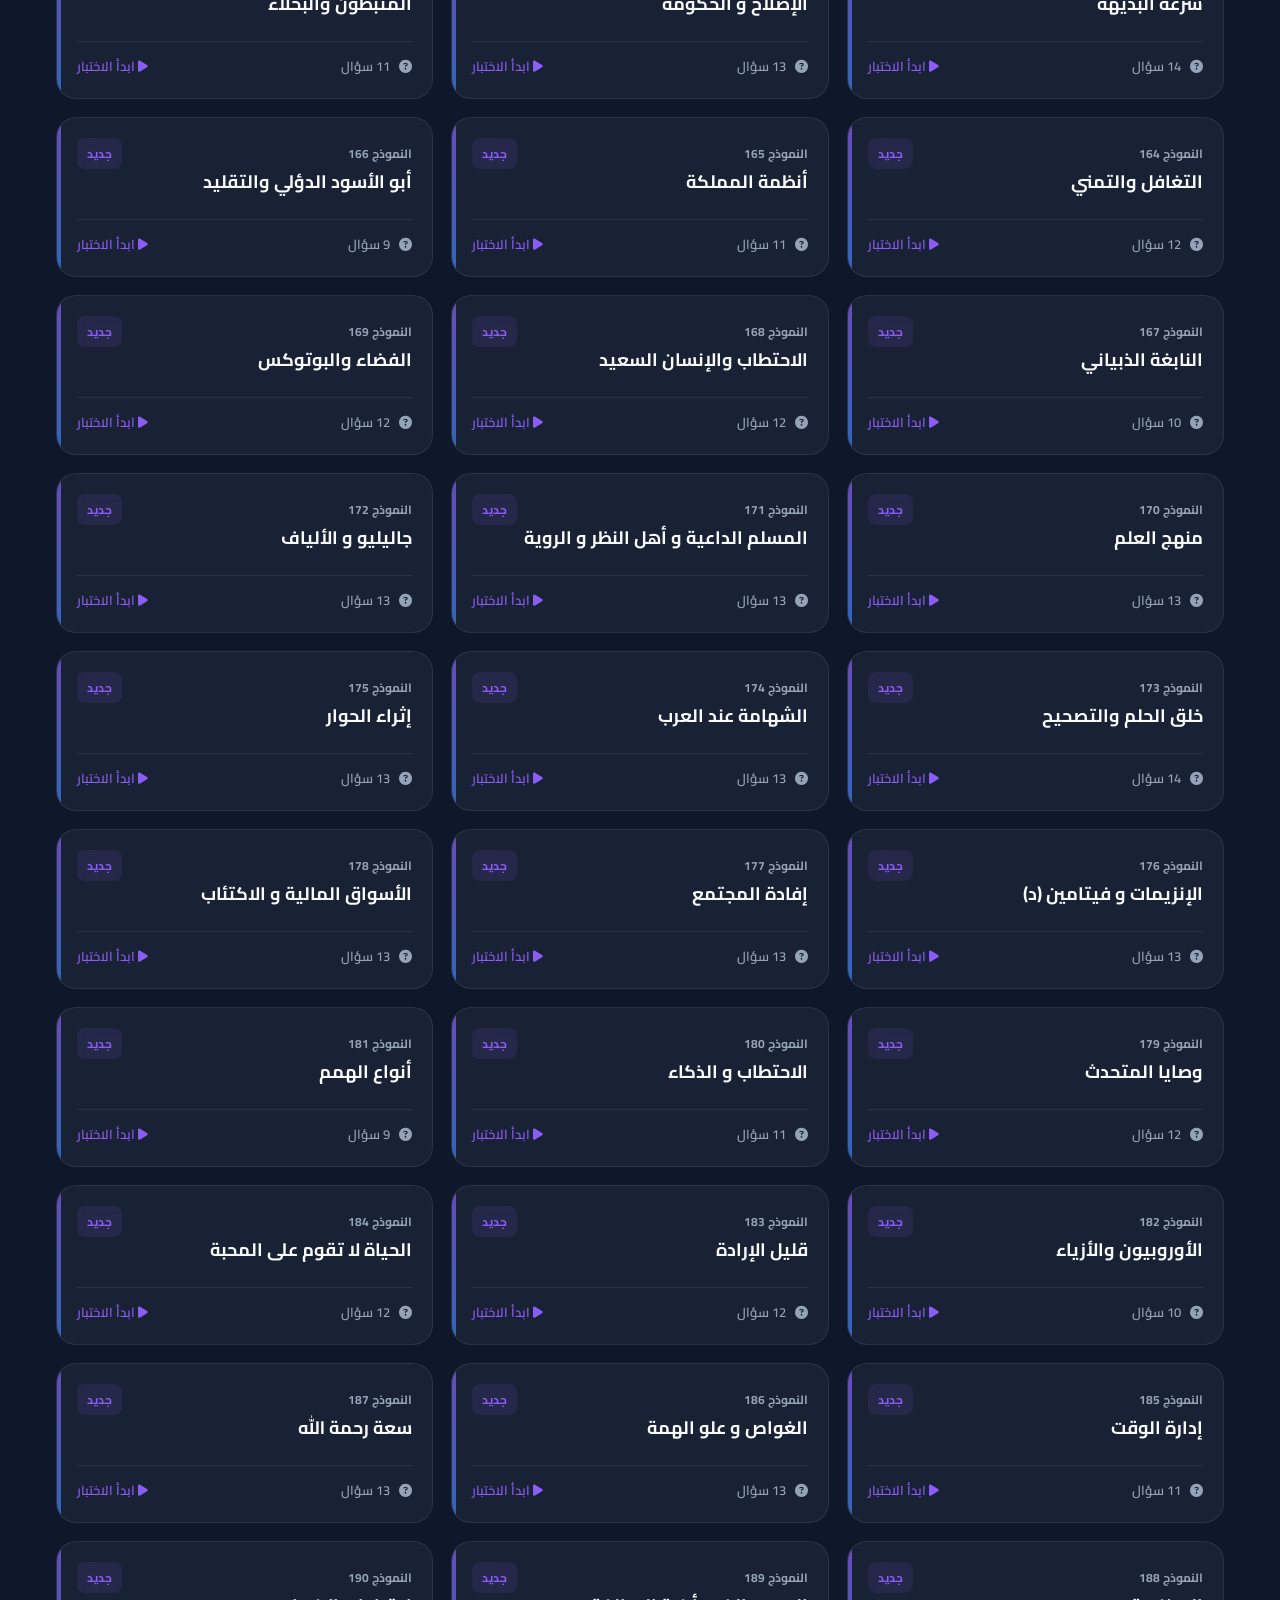
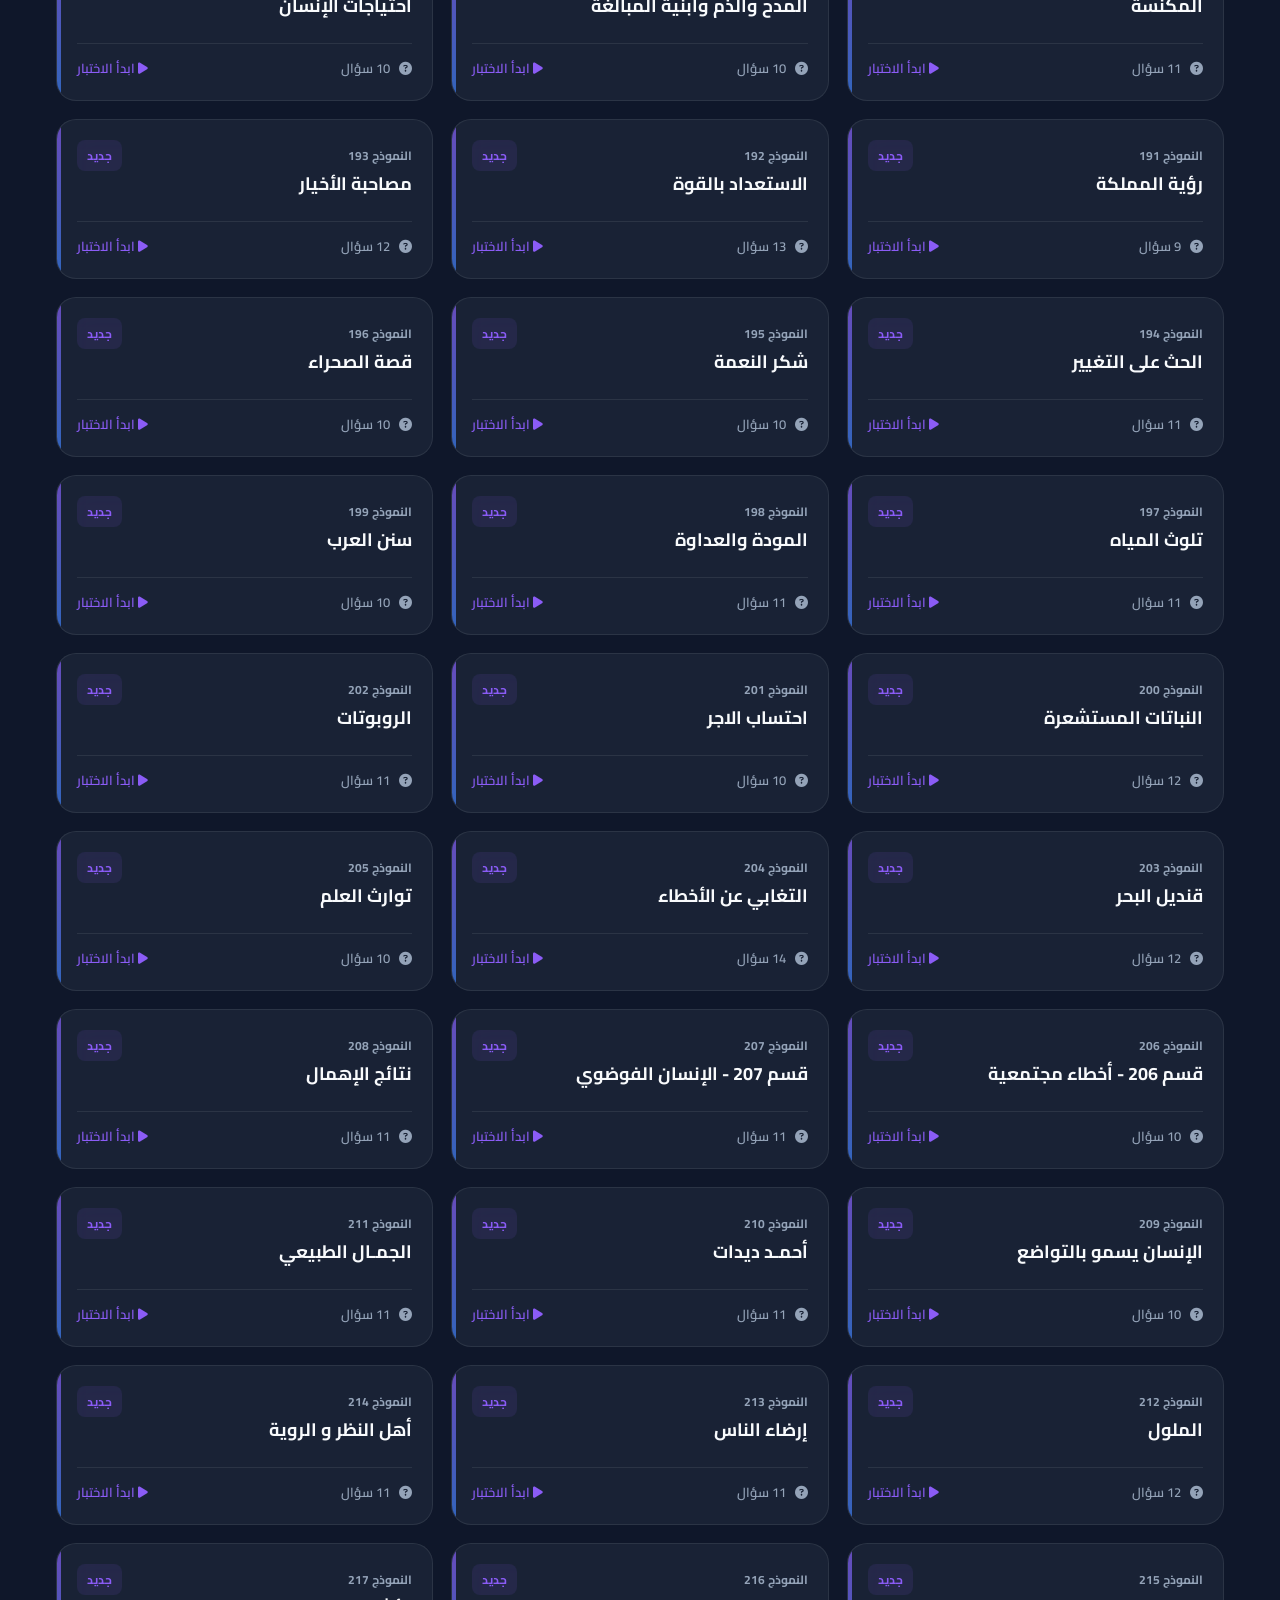
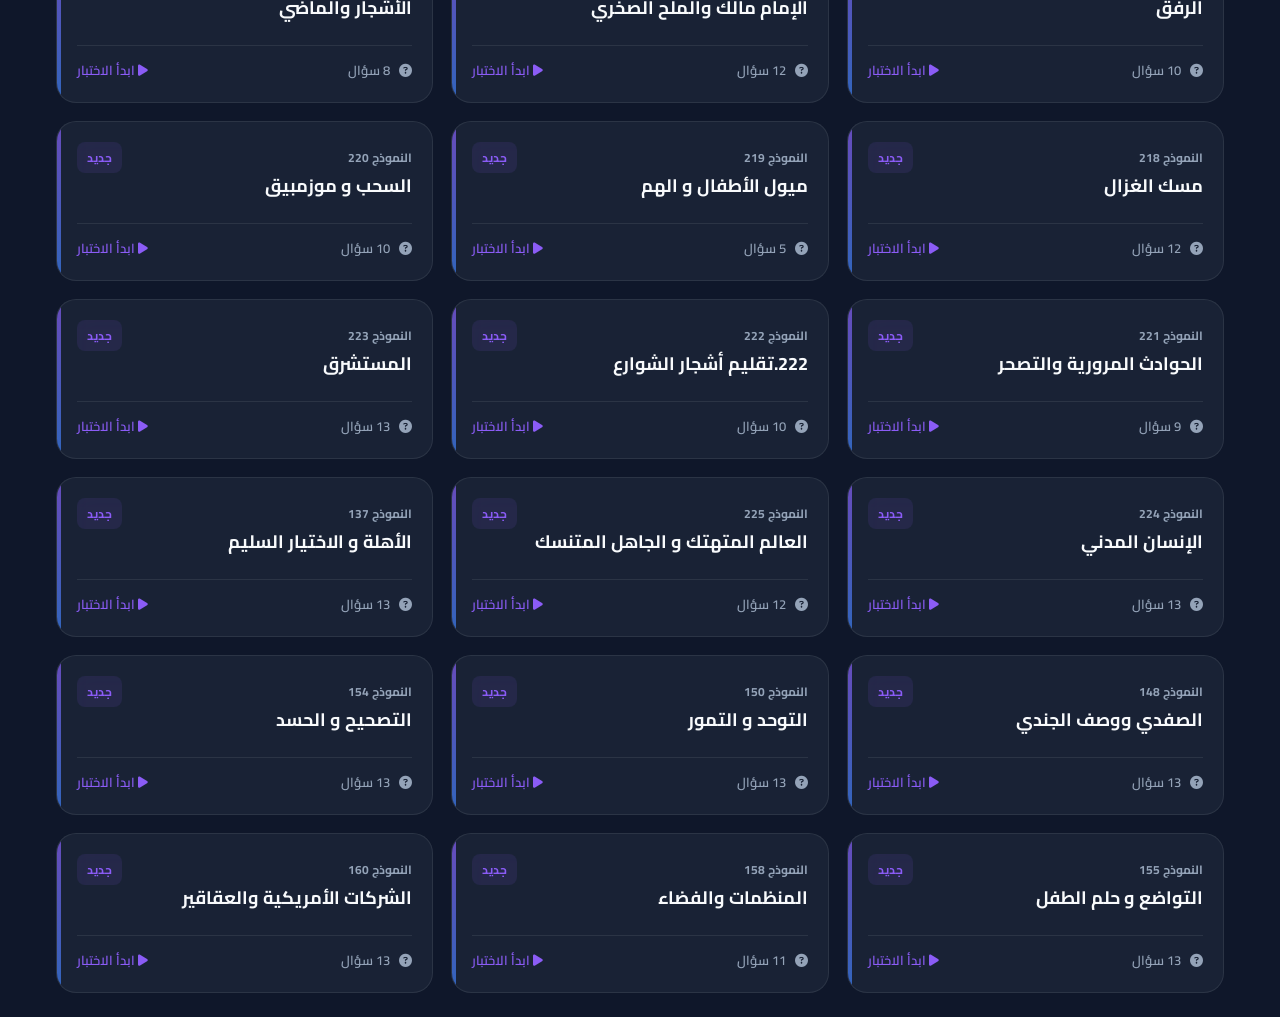
==== commit 417aebb5: "Replace code sync system with complete User Registration and Login authentication system" ====
--- a/index.html
+++ b/index.html
@@ -30,9 +30,11 @@
                 <span>قُدرات كرافت</span>
             </div>
             <div class="header-controls">
-                <button class="btn-icon" id="sync-btn" title="المزامنة والحساب بين الأجهزة">
-                    <i class="fa-solid fa-cloud"></i>
-                </button>
+                <div id="user-badge-container" style="display: flex; align-items: center; gap: 8px;">
+                    <button class="btn-primary" id="auth-btn" style="padding: 8px 14px; font-size: 13px; border-radius: 10px; gap: 6px; font-weight: 700;">
+                        <i class="fa-solid fa-user-gear"></i> <span id="auth-btn-text">تسجيل الدخول / حساب</span>
+                    </button>
+                </div>
                 <button class="btn-icon" id="theme-toggle" title="تغيير المظهر">
                     <i class="fa-solid fa-moon"></i>
                 </button>
@@ -350,71 +352,77 @@
         </div>
     </div>
     
-    <!-- Cloud Sync & Account Modal -->
-    <div class="modal-overlay" id="account-modal">
-        <div class="modal-card" style="max-width: 520px; text-align: right;">
+    <!-- User Login & Registration Modal -->
+    <div class="modal-overlay" id="auth-modal">
+        <div class="modal-card" style="max-width: 440px; text-align: right;">
             <div style="display: flex; justify-content: space-between; align-items: center; margin-bottom: 16px; border-bottom: 1px solid var(--border-color); padding-bottom: 12px;">
                 <h3 style="font-size: 20px; font-weight: 800; color: var(--text-primary); display: flex; align-items: center; gap: 8px;">
-                    <i class="fa-solid fa-cloud-arrow-up" style="color: var(--accent-color);"></i> المزامنة وحساب المستخدم
+                    <i class="fa-solid fa-user-lock" style="color: var(--accent-color);"></i> حساب المستخدم وحفظ التقدم
                 </h3>
-                <button class="btn-icon" id="account-modal-close" style="width: 32px; height: 32px; background: transparent; border: none; color: var(--text-secondary); cursor: pointer;">
+                <button class="btn-icon" id="auth-modal-close" style="width: 32px; height: 32px; background: transparent; border: none; color: var(--text-secondary); cursor: pointer;">
                     <i class="fa-solid fa-xmark" style="font-size: 18px;"></i>
                 </button>
             </div>
-            
-            <p style="font-size: 14px; color: var(--text-secondary); line-height: 1.6; margin-bottom: 20px;">
-                قم بمزامنة درجاتك، والاختبارات المحلولة، وبنك الأخطاء، وعلامات المذاكرة بين الكمبيوتر والجوال بسهولة عبر السحابة!
-            </p>
-            
-            <!-- Sync Status Card -->
-            <div style="background: var(--bg-tertiary); border: 1px solid var(--border-color); border-radius: 14px; padding: 16px; margin-bottom: 20px; display: flex; flex-direction: column; gap: 10px;">
-                <div style="display: flex; justify-content: space-between; align-items: center;">
-                    <span style="font-weight: 700; font-size: 14px; color: var(--text-secondary);">حالة المزامنة:</span>
-                    <span id="sync-status-badge" style="padding: 4px 10px; border-radius: 20px; font-size: 12px; font-weight: 700; background: rgba(255,255,255,0.05); color: var(--text-secondary);">غير متصل بالسحابة</span>
-                </div>
-                <div id="sync-code-container" style="display: none; justify-content: space-between; align-items: center; background: var(--bg-primary); padding: 10px 14px; border-radius: 10px; border: 1px dashed var(--accent-color);">
-                    <span style="font-size: 13px; font-weight: 700; color: var(--text-primary);">كود المزامنة الخاص بك:</span>
-                    <code id="sync-code-display" style="font-family: monospace; font-size: 14px; font-weight: 800; color: var(--accent-color); letter-spacing: 1px;">-</code>
-                </div>
-            </div>
-            
-            <!-- Actions Section -->
-            <div style="display: flex; flex-direction: column; gap: 14px; margin-bottom: 20px;">
-                <!-- Section 1: Create or Sync -->
-                <div style="display: flex; gap: 10px; flex-wrap: wrap;">
-                    <button id="btn-create-sync" class="btn-primary" style="flex: 1; min-width: 180px; padding: 12px; justify-content: center; font-size: 14px;">
-                        <i class="fa-solid fa-cloud-plus"></i> إنشاء كود مزامنة جديد ☁️
-                    </button>
-                    <button id="btn-manual-sync" class="btn-secondary" style="flex: 1; min-width: 180px; padding: 12px; justify-content: center; font-size: 14px;">
-                        <i class="fa-solid fa-rotate"></i> مزامنة الآن 🔄
-                    </button>
-                </div>
-                
-                <!-- Section 2: Link Device with Existing Code -->
-                <div style="background: var(--bg-tertiary); padding: 14px; border-radius: 12px; display: flex; flex-direction: column; gap: 10px;">
-                    <label style="font-weight: 700; font-size: 13px; color: var(--text-primary);">ربط هذا الجهاز بكود مزامنة سابق (من جهاز آخر):</label>
-                    <div style="display: flex; gap: 8px;">
-                        <input type="text" id="sync-input-code" placeholder="أدخل كود المزامنة هنا..." style="flex: 1; padding: 10px 14px; border-radius: 8px; border: 1px solid var(--border-color); background: var(--bg-primary); color: var(--text-primary); font-size: 14px; outline: none;">
-                        <button id="btn-link-sync" class="btn-primary" style="padding: 10px 16px; font-size: 13px; border-radius: 8px; white-space: nowrap;">
-                            <i class="fa-solid fa-link"></i> ربط الجهاز
-                        </button>
-                    </div>
-                </div>
-                
-                <!-- Section 3: File Backup (Export / Import) -->
+
+            <!-- Logged In View -->
+            <div id="auth-logged-in-view" style="display: none; flex-direction: column; gap: 16px; text-align: center; padding: 12px 0;">
+                <div style="font-size: 48px; color: var(--accent-color);"><i class="fa-solid fa-circle-user"></i></div>
+                <h4 style="font-size: 18px; font-weight: 800; color: var(--text-primary);">مرحباً بك، <span id="logged-username-display" style="color: var(--accent-color);"></span>!</h4>
+                <p style="font-size: 13px; color: var(--text-secondary); line-height: 1.6;">
+                    حسابك متصل ومزامن سحابياً تلقائياً. أي اختبار تحله سيتم حفظه مباشرة على حسابك ويمكنك فتح حسابك من أي جهاز آخر!
+                </p>
                 <div style="display: flex; gap: 10px; margin-top: 10px;">
-                    <button id="btn-export-json" class="btn-secondary" style="flex: 1; padding: 10px; font-size: 13px; justify-content: center;">
-                        <i class="fa-solid fa-download"></i> تصدير ملف (JSON) 📤
-                    </button>
-                    <button id="btn-import-json" class="btn-secondary" style="flex: 1; padding: 10px; font-size: 13px; justify-content: center;">
-                        <i class="fa-solid fa-upload"></i> استيراد ملف (JSON) 📥
-                    </button>
-                    <input type="file" id="import-file-input" accept=".json" style="display: none;">
-                </div>
-            </div>
-            
-            <div style="display: flex; justify-content: flex-end;">
-                <button class="btn-secondary" id="account-modal-done" style="padding: 10px 24px; font-size: 14px;">إغلاق</button>
+                    <button class="btn-secondary" id="btn-logout-account" style="flex: 1; padding: 12px; justify-content: center; color: var(--error-color); border-color: rgba(239,68,68,0.2);">
+                        <i class="fa-solid fa-right-from-bracket"></i> تسجيل الخروج
+                    </button>
+                    <button class="btn-secondary" id="auth-modal-close-logged" style="flex: 1; padding: 12px; justify-content: center;">إغلاق</button>
+                </div>
+            </div>
+
+            <!-- Logged Out View -->
+            <div id="auth-logged-out-view">
+                <!-- Modal Tabs (Login vs Register) -->
+                <div style="display: flex; gap: 8px; margin-bottom: 20px; background: var(--bg-tertiary); padding: 4px; border-radius: 12px;">
+                    <button id="auth-tab-login" class="btn-tab active" style="flex: 1; padding: 10px; border-radius: 8px; font-weight: 700; border: none; cursor: pointer; justify-content: center;">تسجيل الدخول</button>
+                    <button id="auth-tab-register" class="btn-tab" style="flex: 1; padding: 10px; border-radius: 8px; font-weight: 700; border: none; cursor: pointer; justify-content: center; background: transparent; color: var(--text-secondary);">إنشاء حساب جديد</button>
+                </div>
+
+                <!-- Form Error Banner -->
+                <div id="auth-error-banner" style="display: none; background: rgba(239,68,68,0.1); border: 1px solid rgba(239,68,68,0.2); color: var(--error-color); padding: 10px 14px; border-radius: 10px; font-size: 13px; font-weight: 700; margin-bottom: 16px;"></div>
+
+                <!-- Tab 1: Login Form -->
+                <form id="auth-form-login" style="display: flex; flex-direction: column; gap: 14px;">
+                    <div style="display: flex; flex-direction: column; gap: 6px;">
+                        <label style="font-size: 13px; font-weight: 700; color: var(--text-primary);">اسم المستخدم:</label>
+                        <input type="text" id="login-username" placeholder="أدخل اسم المستخدم..." required style="padding: 12px 14px; border-radius: 10px; border: 1px solid var(--border-color); background: var(--bg-primary); color: var(--text-primary); font-size: 14px; outline: none;">
+                    </div>
+                    <div style="display: flex; flex-direction: column; gap: 6px;">
+                        <label style="font-size: 13px; font-weight: 700; color: var(--text-primary);">كلمة المرور:</label>
+                        <input type="password" id="login-password" placeholder="أدخل كلمة المرور..." required style="padding: 12px 14px; border-radius: 10px; border: 1px solid var(--border-color); background: var(--bg-primary); color: var(--text-primary); font-size: 14px; outline: none;">
+                    </div>
+                    <button type="submit" class="btn-primary" style="padding: 12px; font-size: 15px; font-weight: 700; justify-content: center; margin-top: 6px;">
+                        <i class="fa-solid fa-right-to-bracket"></i> تسجيل الدخول 🚀
+                    </button>
+                </form>
+
+                <!-- Tab 2: Register Form -->
+                <form id="auth-form-register" style="display: none; flex-direction: column; gap: 14px;">
+                    <div style="display: flex; flex-direction: column; gap: 6px;">
+                        <label style="font-size: 13px; font-weight: 700; color: var(--text-primary);">اختر اسم مستخدم جديد:</label>
+                        <input type="text" id="register-username" placeholder="اسم المستخدم (مثال: abdullah)" required style="padding: 12px 14px; border-radius: 10px; border: 1px solid var(--border-color); background: var(--bg-primary); color: var(--text-primary); font-size: 14px; outline: none;">
+                    </div>
+                    <div style="display: flex; flex-direction: column; gap: 6px;">
+                        <label style="font-size: 13px; font-weight: 700; color: var(--text-primary);">كلمة المرور:</label>
+                        <input type="password" id="register-password" placeholder="اختر كلمة مرور..." required style="padding: 12px 14px; border-radius: 10px; border: 1px solid var(--border-color); background: var(--bg-primary); color: var(--text-primary); font-size: 14px; outline: none;">
+                    </div>
+                    <div style="display: flex; flex-direction: column; gap: 6px;">
+                        <label style="font-size: 13px; font-weight: 700; color: var(--text-primary);">تأكيد كلمة المرور:</label>
+                        <input type="password" id="register-confirm-password" placeholder="أعد كتابة كلمة المرور..." required style="padding: 12px 14px; border-radius: 10px; border: 1px solid var(--border-color); background: var(--bg-primary); color: var(--text-primary); font-size: 14px; outline: none;">
+                    </div>
+                    <button type="submit" class="btn-primary" style="padding: 12px; font-size: 15px; font-weight: 700; justify-content: center; margin-top: 6px;">
+                        <i class="fa-solid fa-user-plus"></i> إنشاء الحساب وحفظ التقدم ✨
+                    </button>
+                </form>
             </div>
         </div>
     </div>
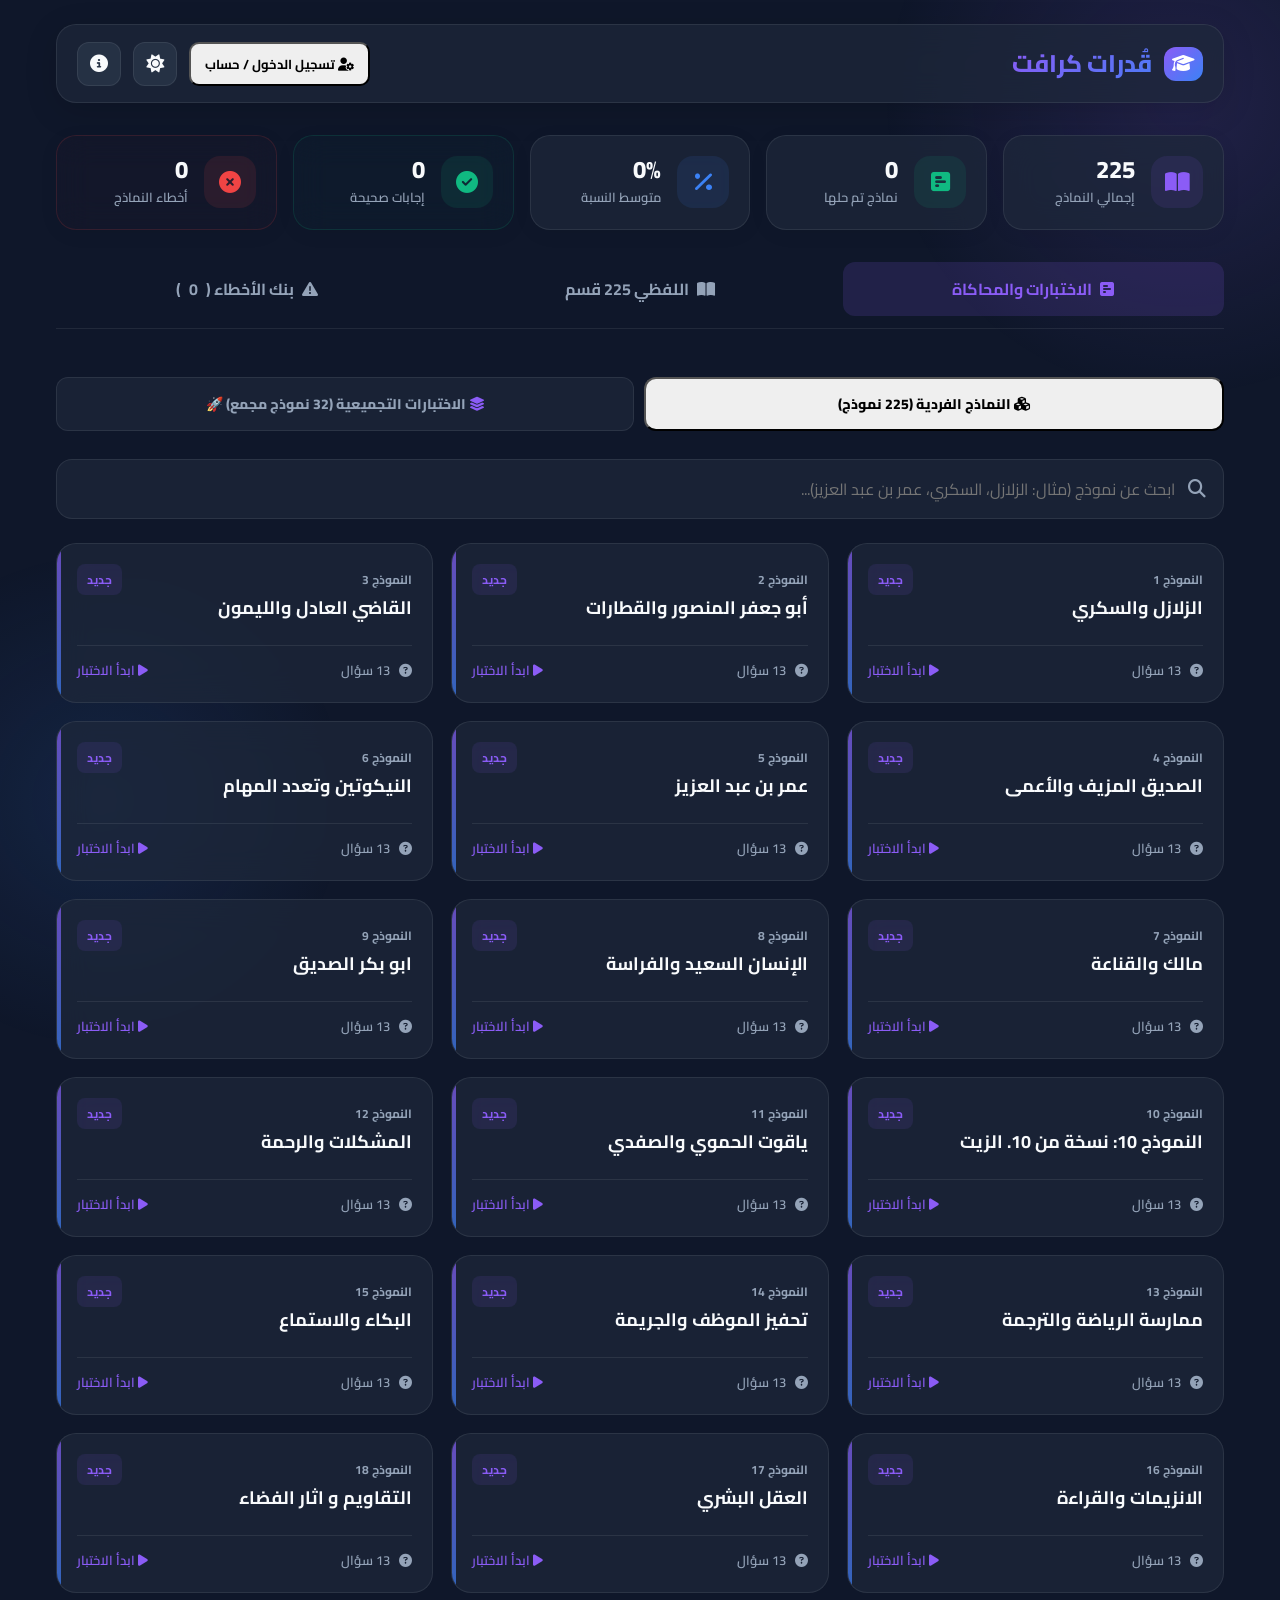
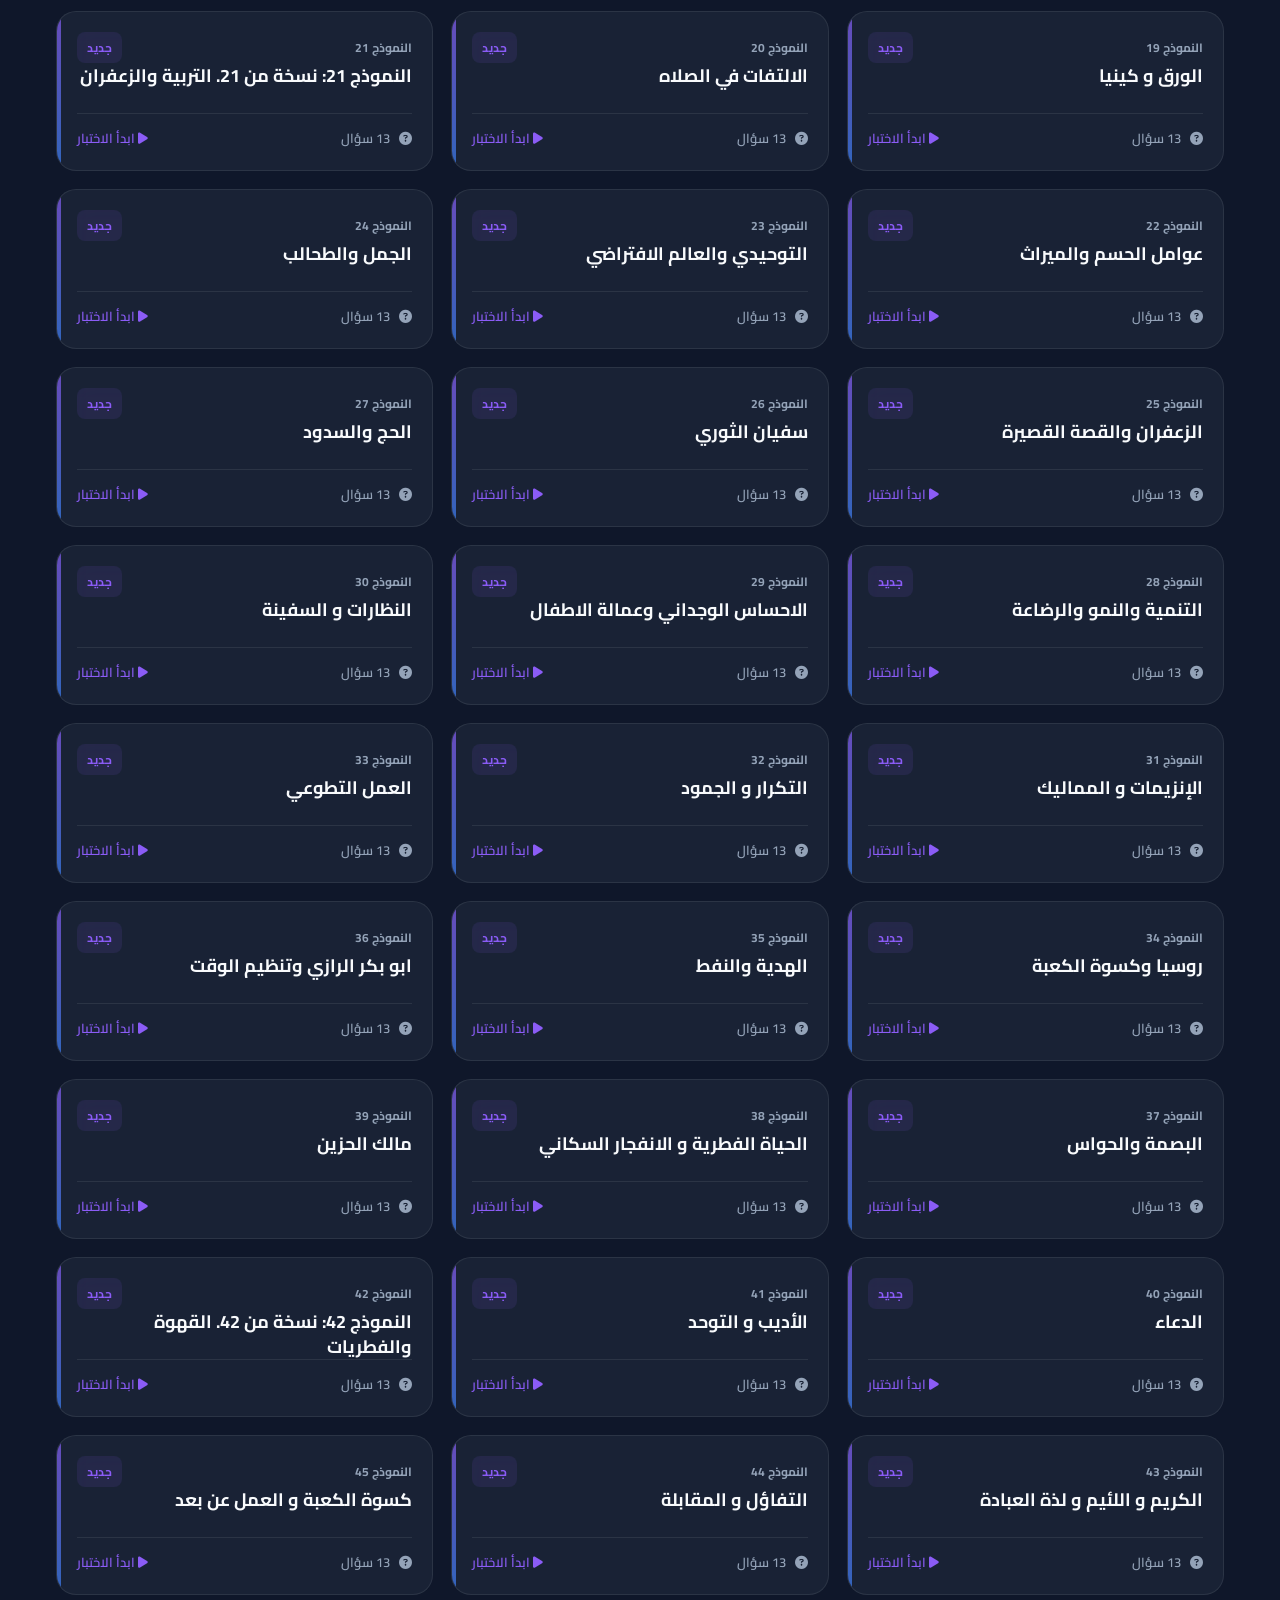
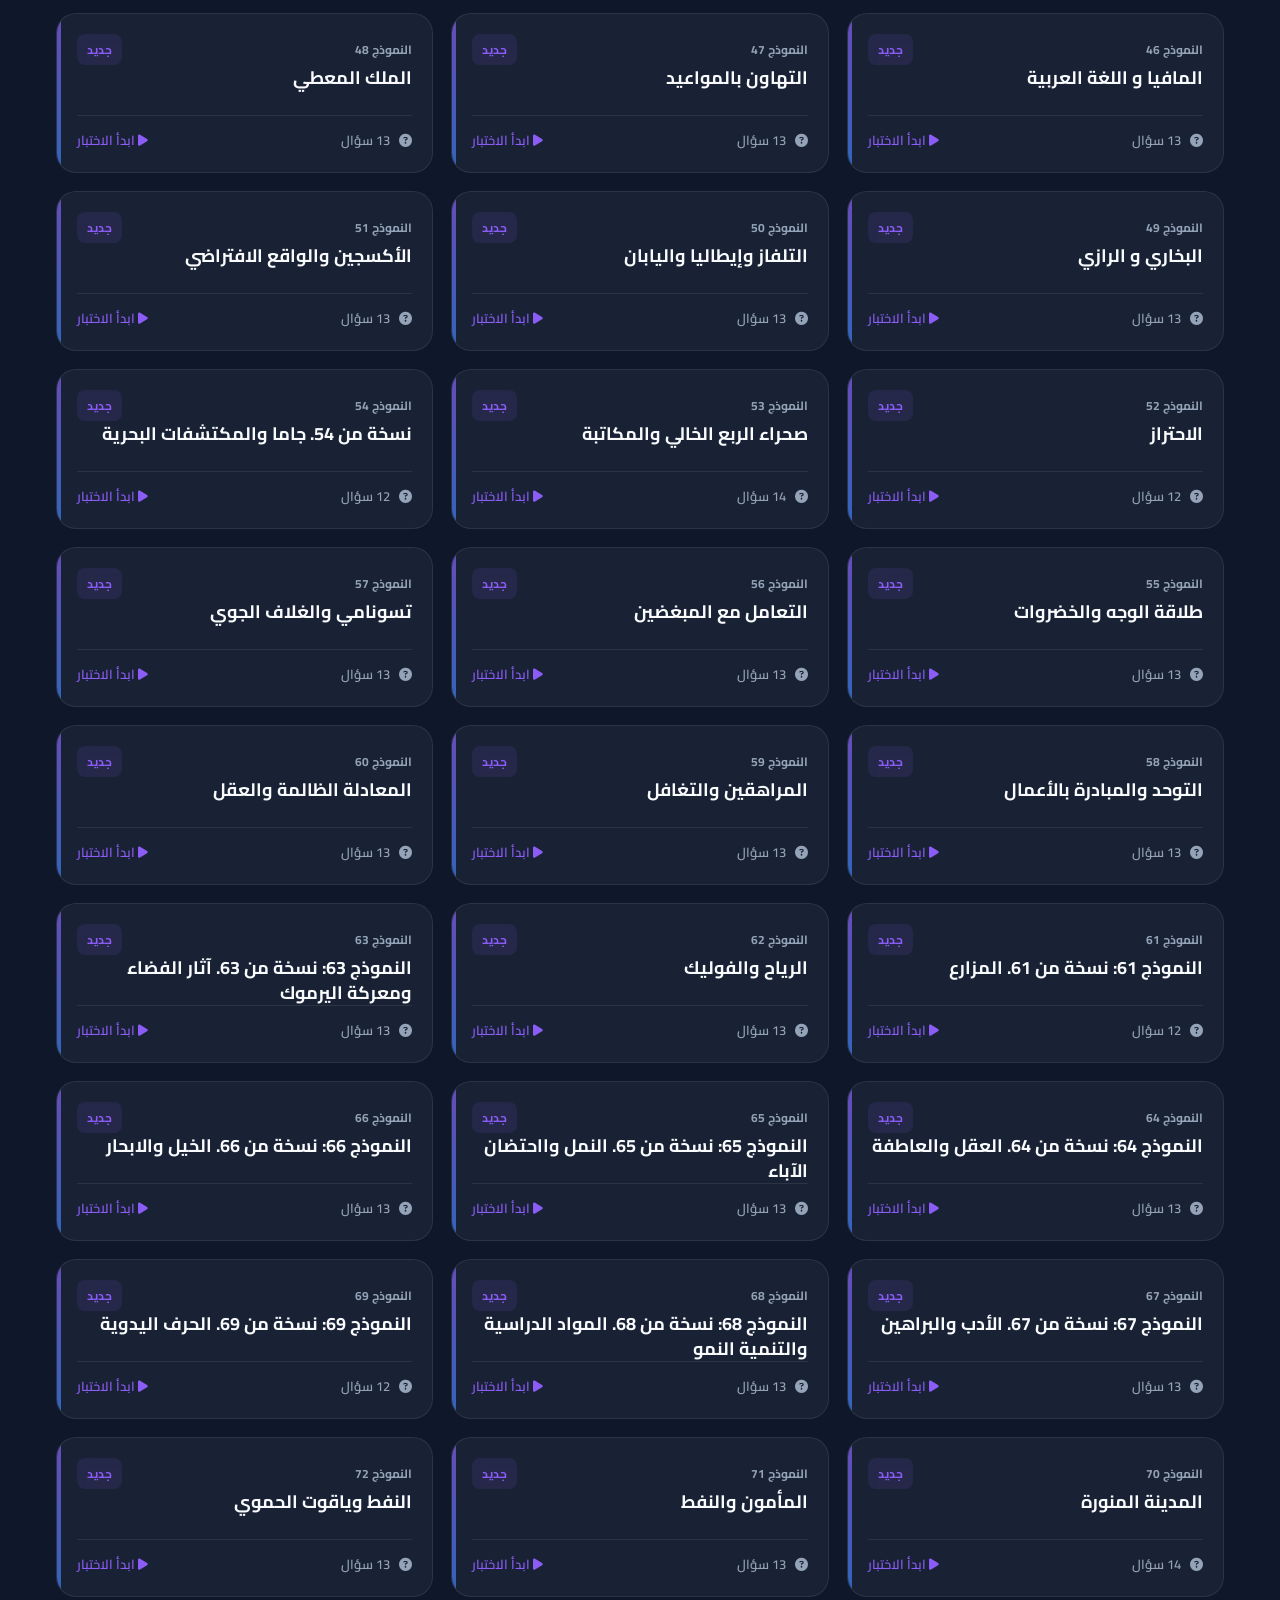
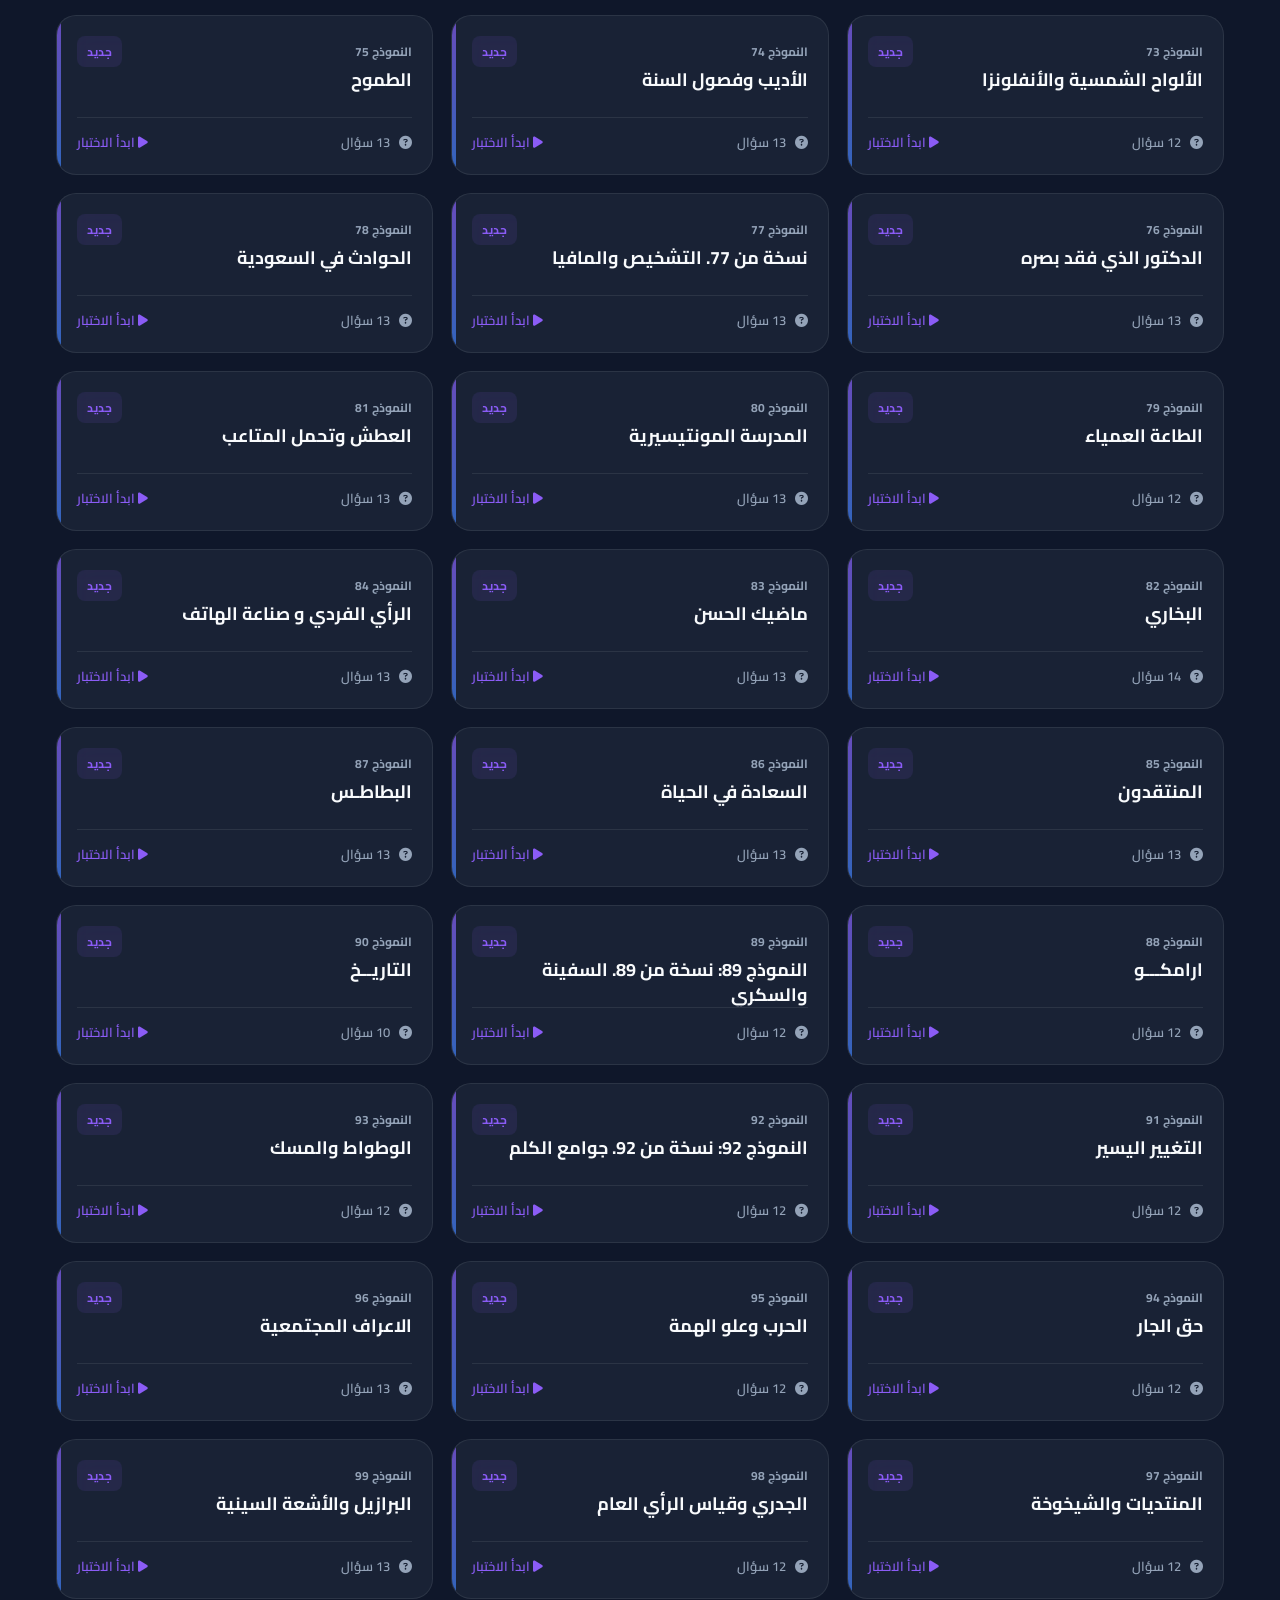
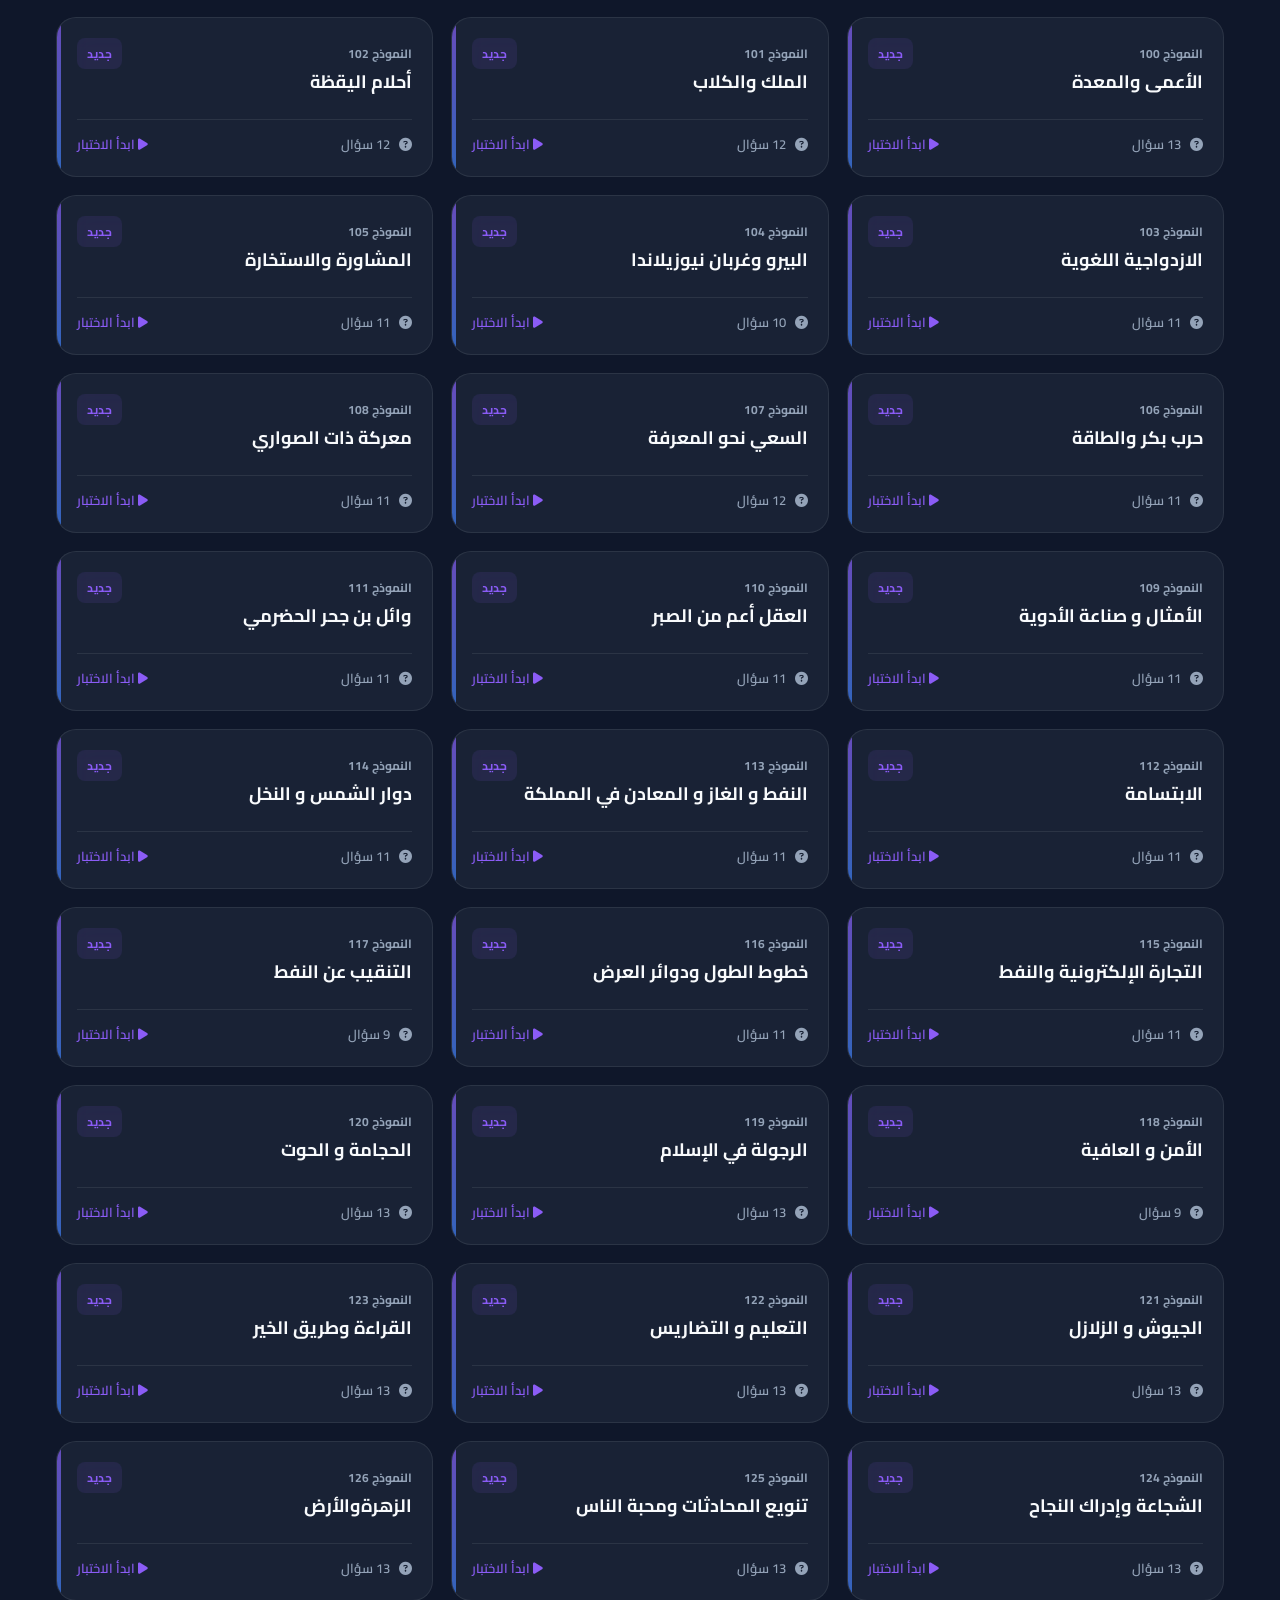
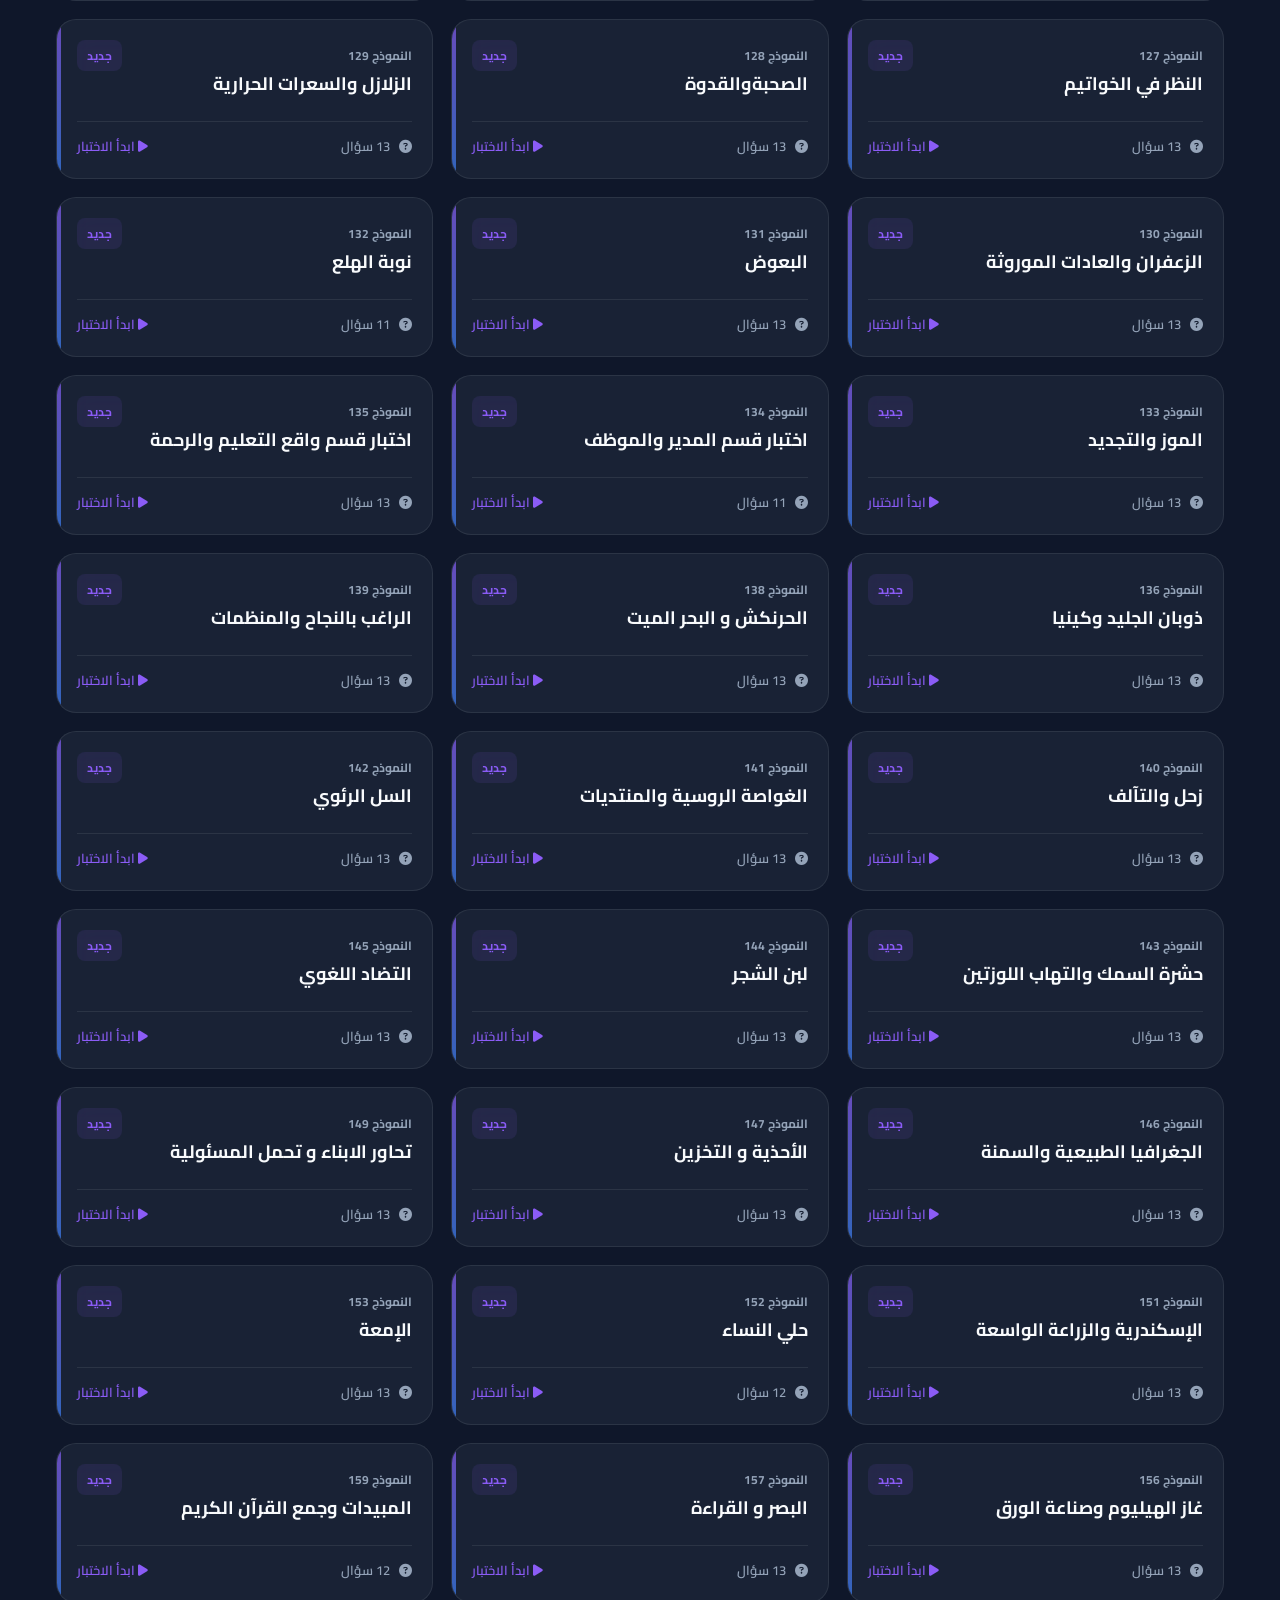
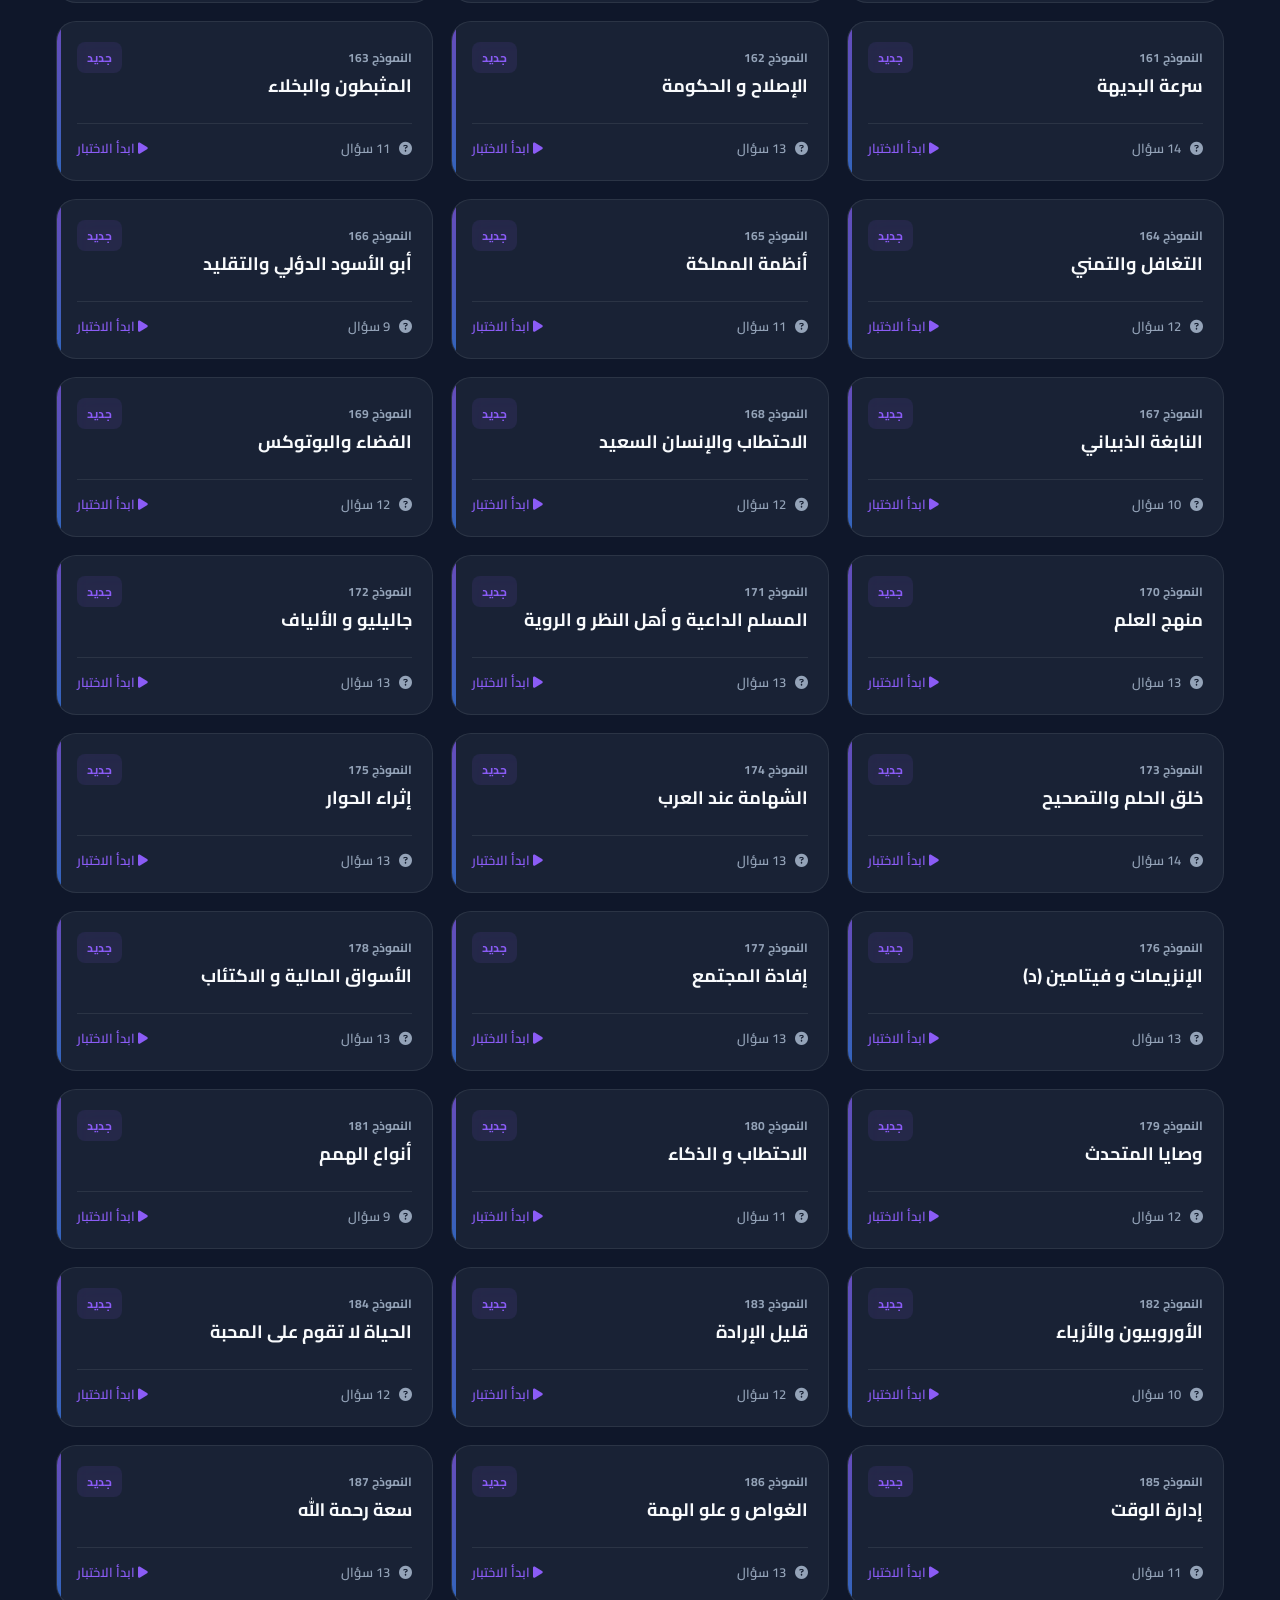
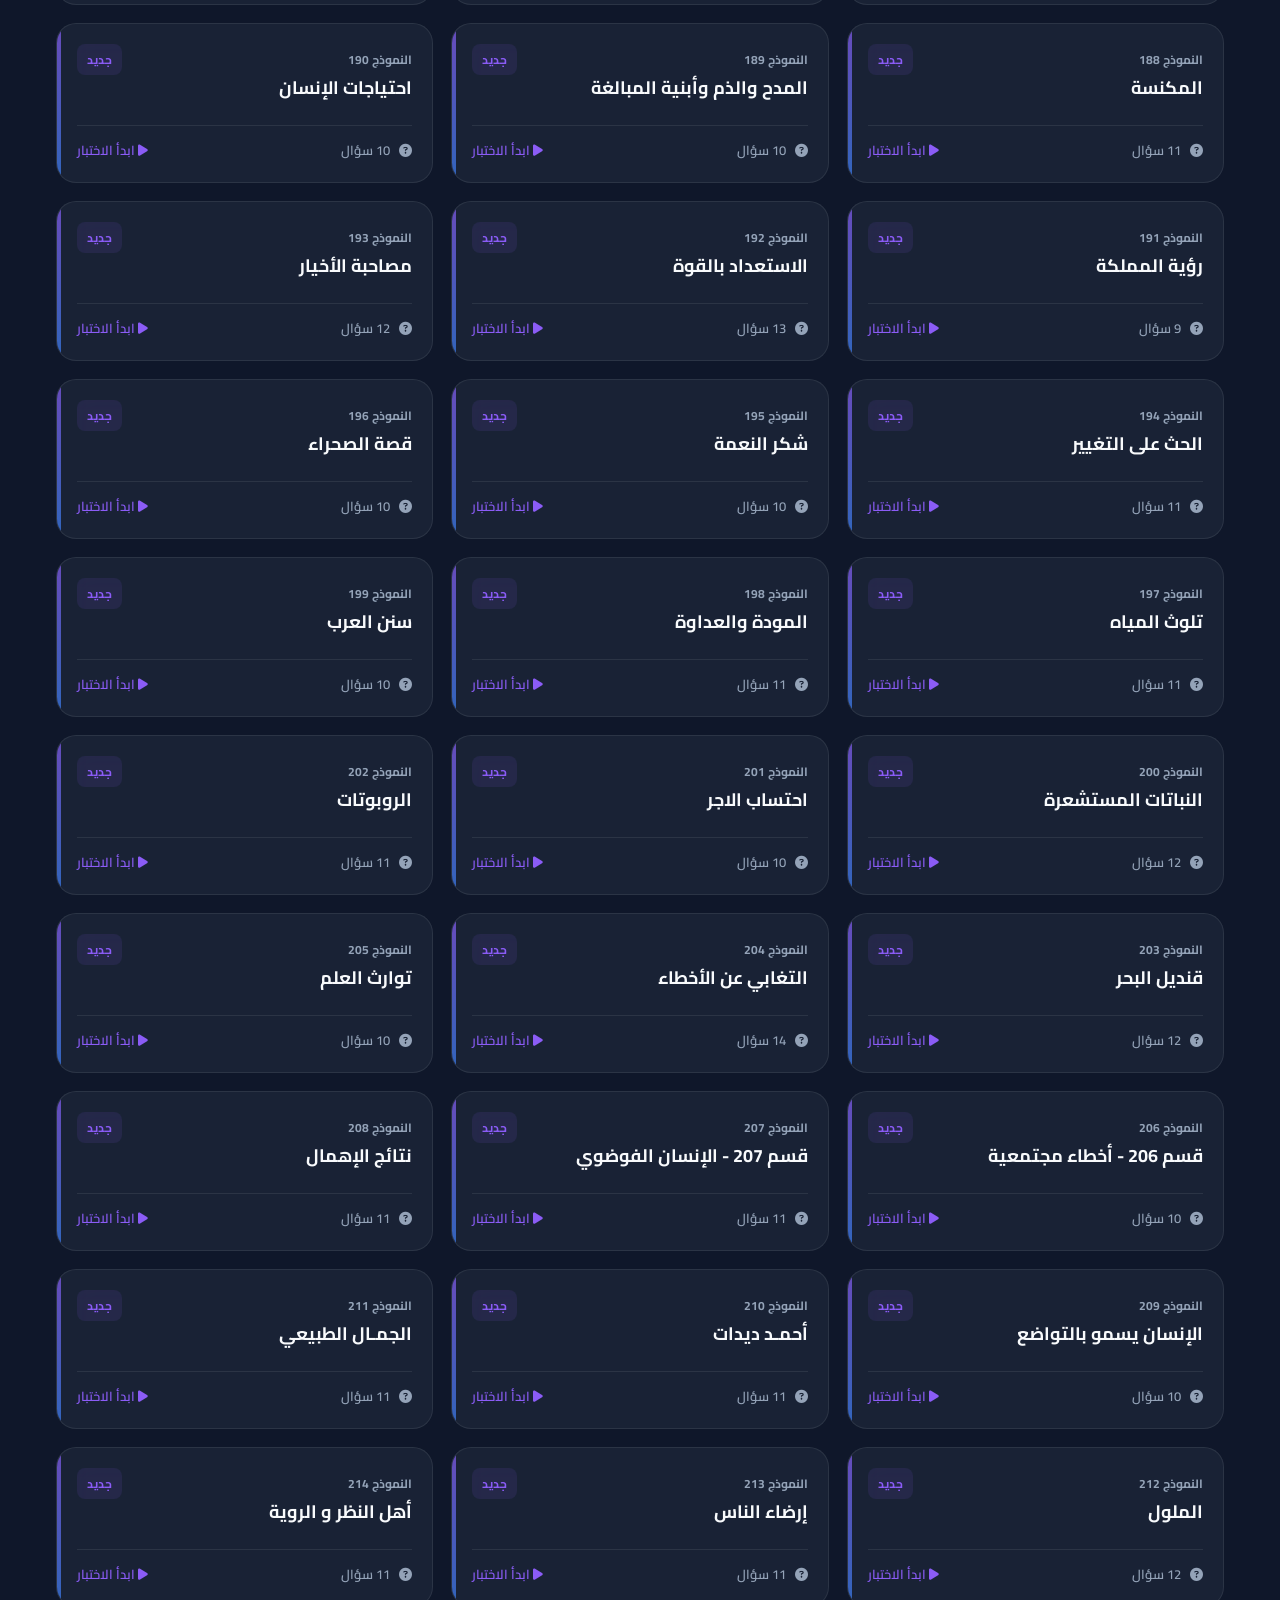
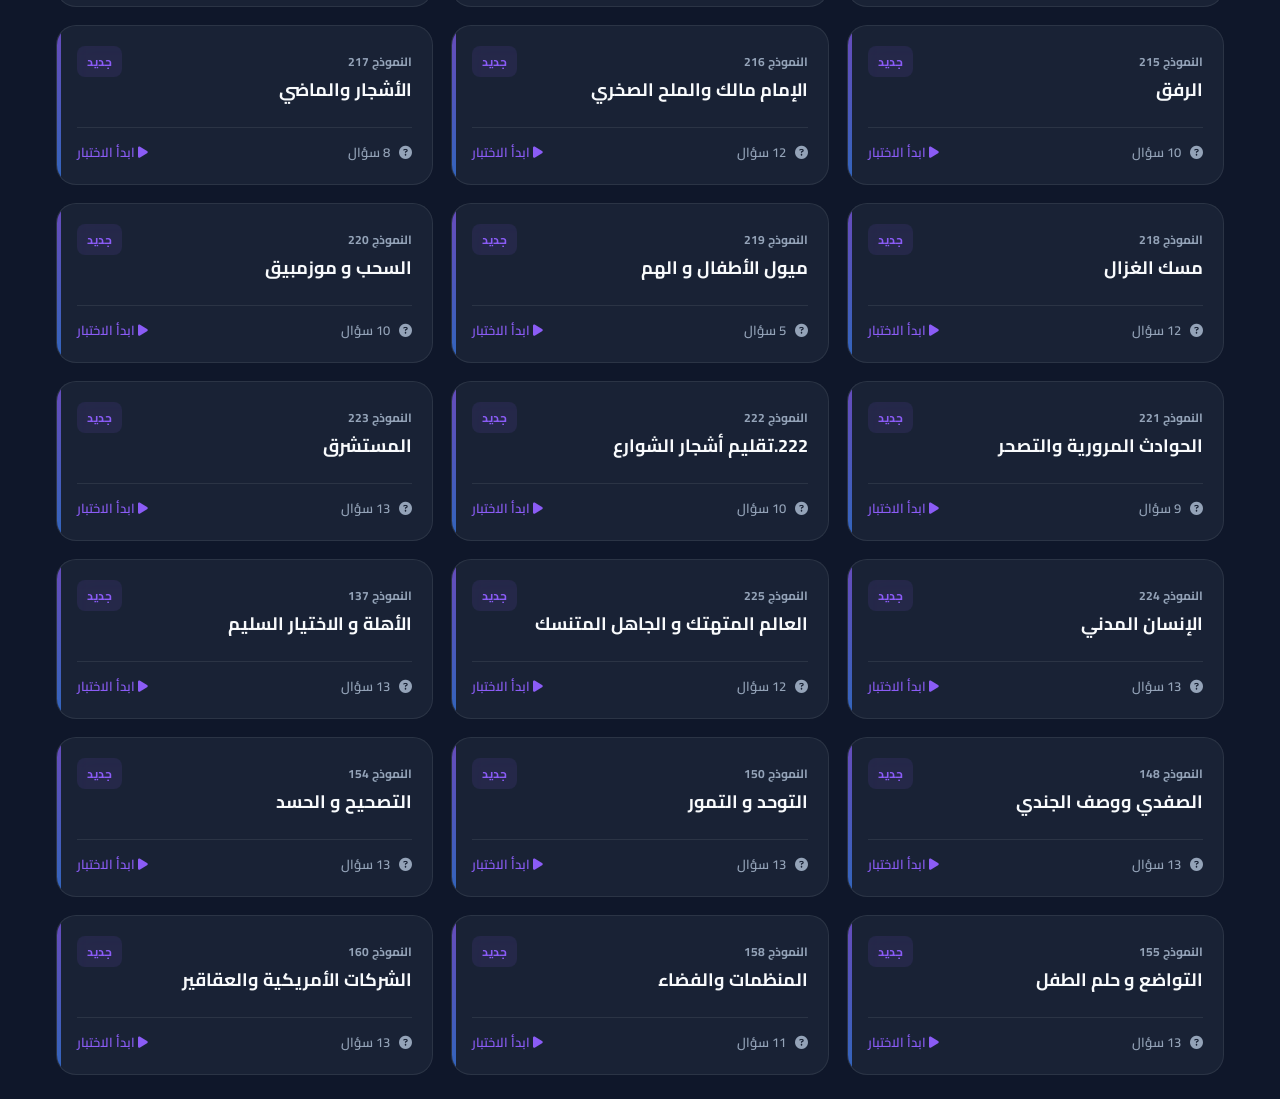
==== commit 81fc1525: "Add Mega Combined Quizzes feature (32 models combined into single Mega Quiz with all passages and qu" ====
--- a/index.html
+++ b/index.html
@@ -30,9 +30,12 @@
                 <span>قُدرات كرافت</span>
             </div>
             <div class="header-controls">
-                <div id="user-badge-container" style="display: flex; align-items: center; gap: 8px;">
+                <div id="user-badge-container" style="display: flex; align-items: center; gap: 6px;">
                     <button class="btn-primary" id="auth-btn" style="padding: 8px 14px; font-size: 13px; border-radius: 10px; gap: 6px; font-weight: 700;">
                         <i class="fa-solid fa-user-gear"></i> <span id="auth-btn-text">تسجيل الدخول / حساب</span>
+                    </button>
+                    <button class="btn-icon" id="btn-sync-refresh" title="مزامنة وتحديث البيانات من السحابة 🔄" style="display: none; background: rgba(16, 185, 129, 0.15); color: #10b981; border: 1px solid rgba(16, 185, 129, 0.3);">
+                        <i class="fa-solid fa-rotate"></i>
                     </button>
                 </div>
                 <button class="btn-icon" id="theme-toggle" title="تغيير المظهر">
@@ -114,8 +117,18 @@
 
             <!-- Tab 1: Quizzes Content -->
             <div id="quizzes-tab-content" style="display: flex; flex-direction: column; gap: 24px; width: 100%;">
+                <!-- Subtab Category Selector (Individual vs Mega Combined) -->
+                <div style="display: flex; gap: 10px; width: 100%; margin-bottom: 4px;">
+                    <button id="subtab-individual" class="btn-primary" style="flex: 1; padding: 12px; font-size: 14px; border-radius: 12px; justify-content: center; gap: 8px; font-weight: 800;">
+                        <i class="fa-solid fa-cubes"></i> النماذج الفردية (225 نموذج)
+                    </button>
+                    <button id="subtab-mega" class="btn-secondary" style="flex: 1; padding: 12px; font-size: 14px; border-radius: 12px; justify-content: center; gap: 8px; font-weight: 800; border: 1px solid var(--border-color); color: var(--text-secondary);">
+                        <i class="fa-solid fa-layer-group" style="color: var(--accent-color);"></i> الاختبارات التجميعية (32 نموذج مجمع) 🚀
+                    </button>
+                </div>
+
                 <!-- Search and Filter Bar -->
-                <div class="search-filter-section">
+                <div class="search-filter-section" id="quizzes-search-section">
                     <div class="search-wrapper">
                         <i class="fa-solid fa-magnifying-glass"></i>
                         <input type="text" class="search-input" id="search-bar" placeholder="ابحث عن نموذج (مثال: الزلازل، السكري، عمر بن عبد العزيز)...">
@@ -371,13 +384,18 @@
                 <p style="font-size: 13px; color: var(--text-secondary); line-height: 1.6;">
                     حسابك متصل ومزامن سحابياً تلقائياً. أي اختبار تحله سيتم حفظه مباشرة على حسابك ويمكنك فتح حسابك من أي جهاز آخر!
                 </p>
-                <div style="display: flex; gap: 10px; margin-top: 10px;">
+                <button id="btn-force-push-cloud" class="btn-primary" style="width: 100%; padding: 12px; justify-content: center; gap: 8px; background: linear-gradient(135deg, #059669, #10b981); border: none; border-radius: 12px; font-size: 14px; font-weight: 700; cursor: pointer; color: white;">
+                    <i class="fa-solid fa-cloud-arrow-up"></i> رفع بياناتي للسحابة الآن
+                </button>
+                <p style="font-size: 11px; color: var(--text-secondary);">اضغط الزر أعلاه من البي سي لإصلاح إحصائيات الجوال</p>
+                <div style="display: flex; gap: 10px; margin-top: 4px;">
                     <button class="btn-secondary" id="btn-logout-account" style="flex: 1; padding: 12px; justify-content: center; color: var(--error-color); border-color: rgba(239,68,68,0.2);">
                         <i class="fa-solid fa-right-from-bracket"></i> تسجيل الخروج
                     </button>
                     <button class="btn-secondary" id="auth-modal-close-logged" style="flex: 1; padding: 12px; justify-content: center;">إغلاق</button>
                 </div>
             </div>
+
 
             <!-- Logged Out View -->
             <div id="auth-logged-out-view">
